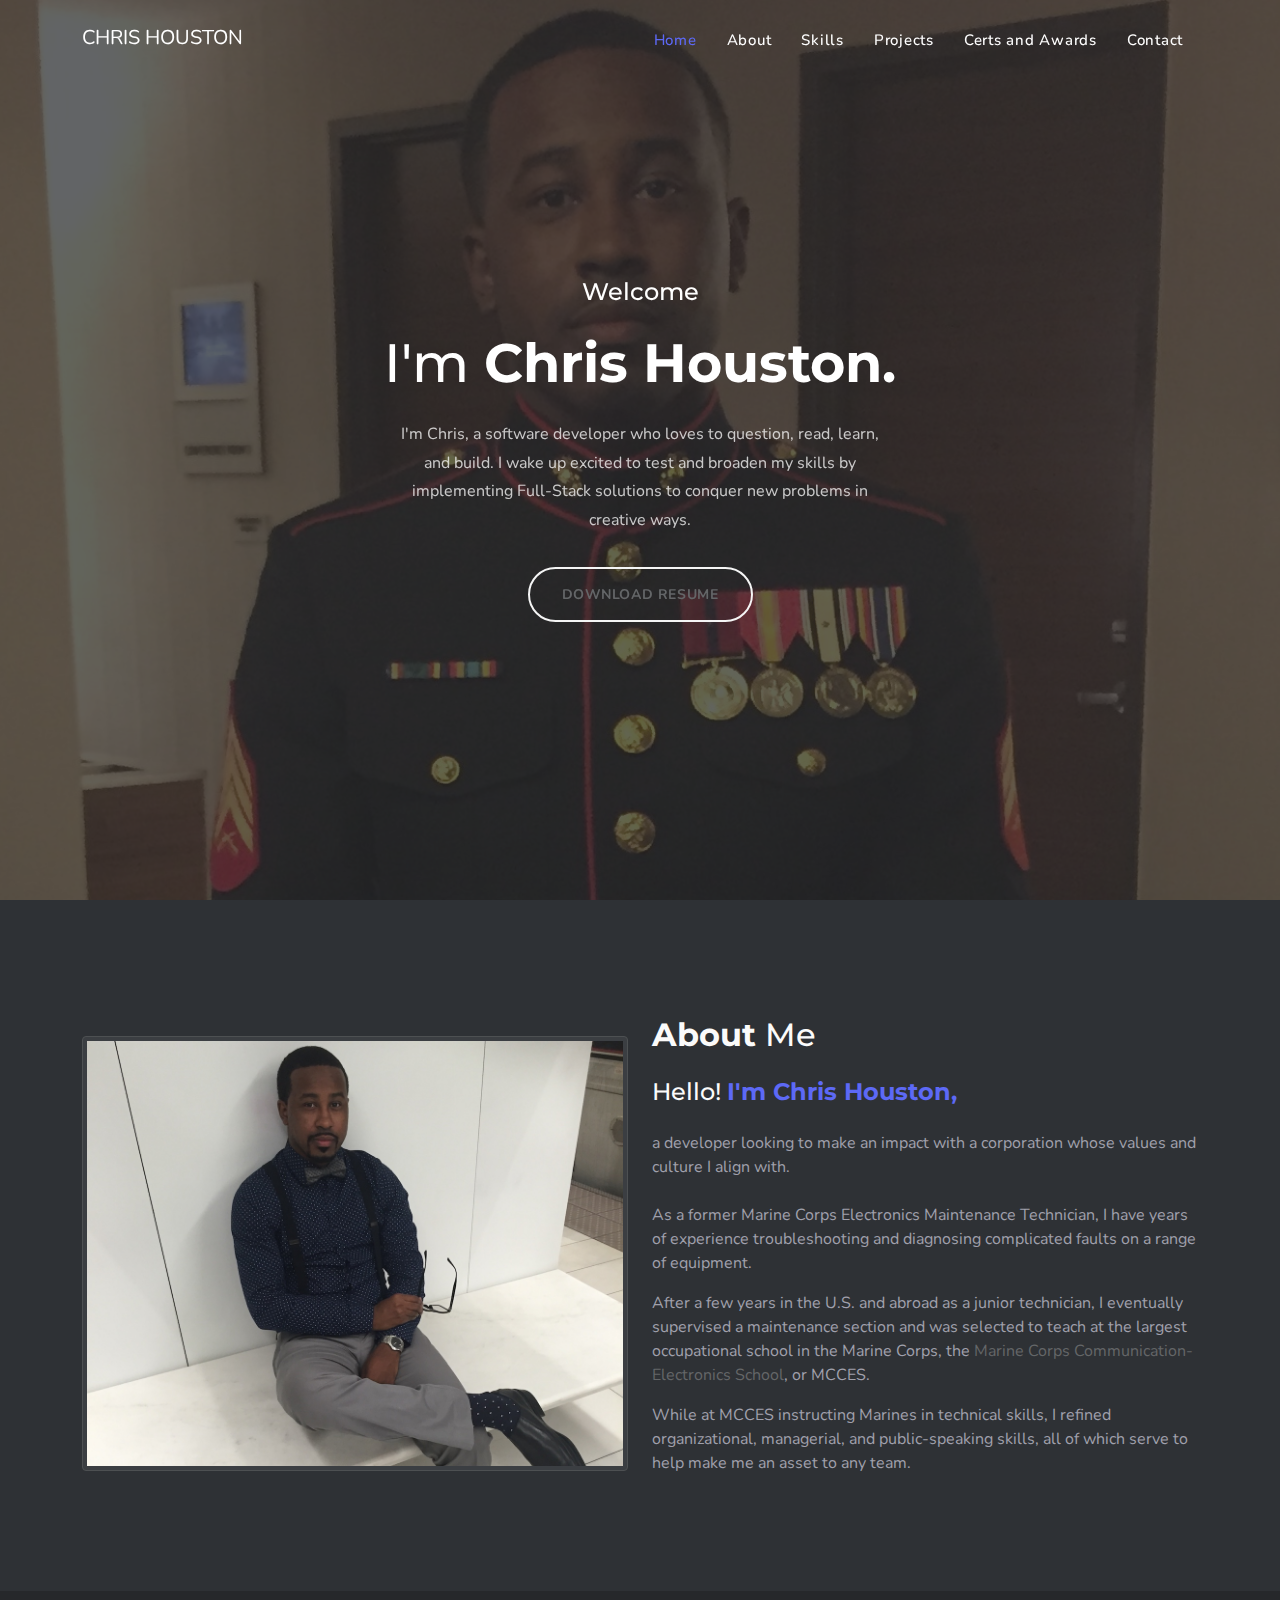
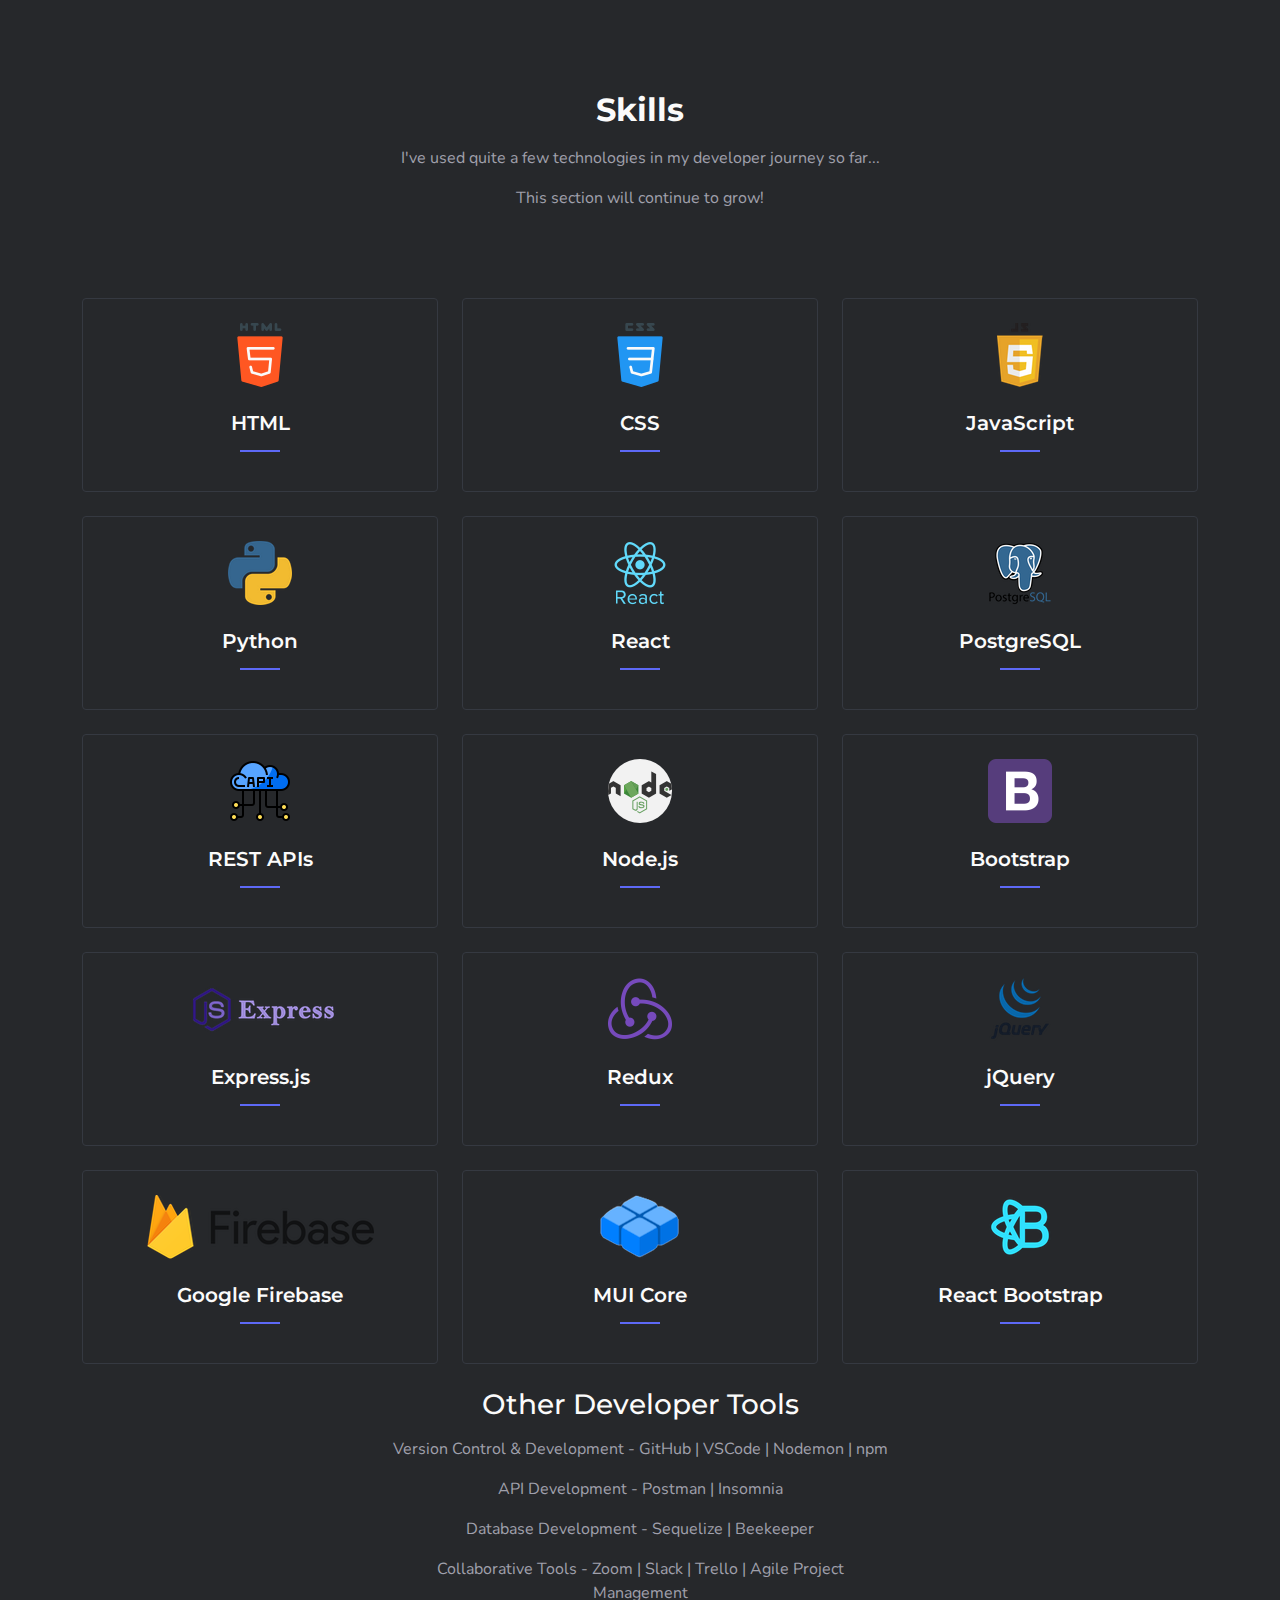
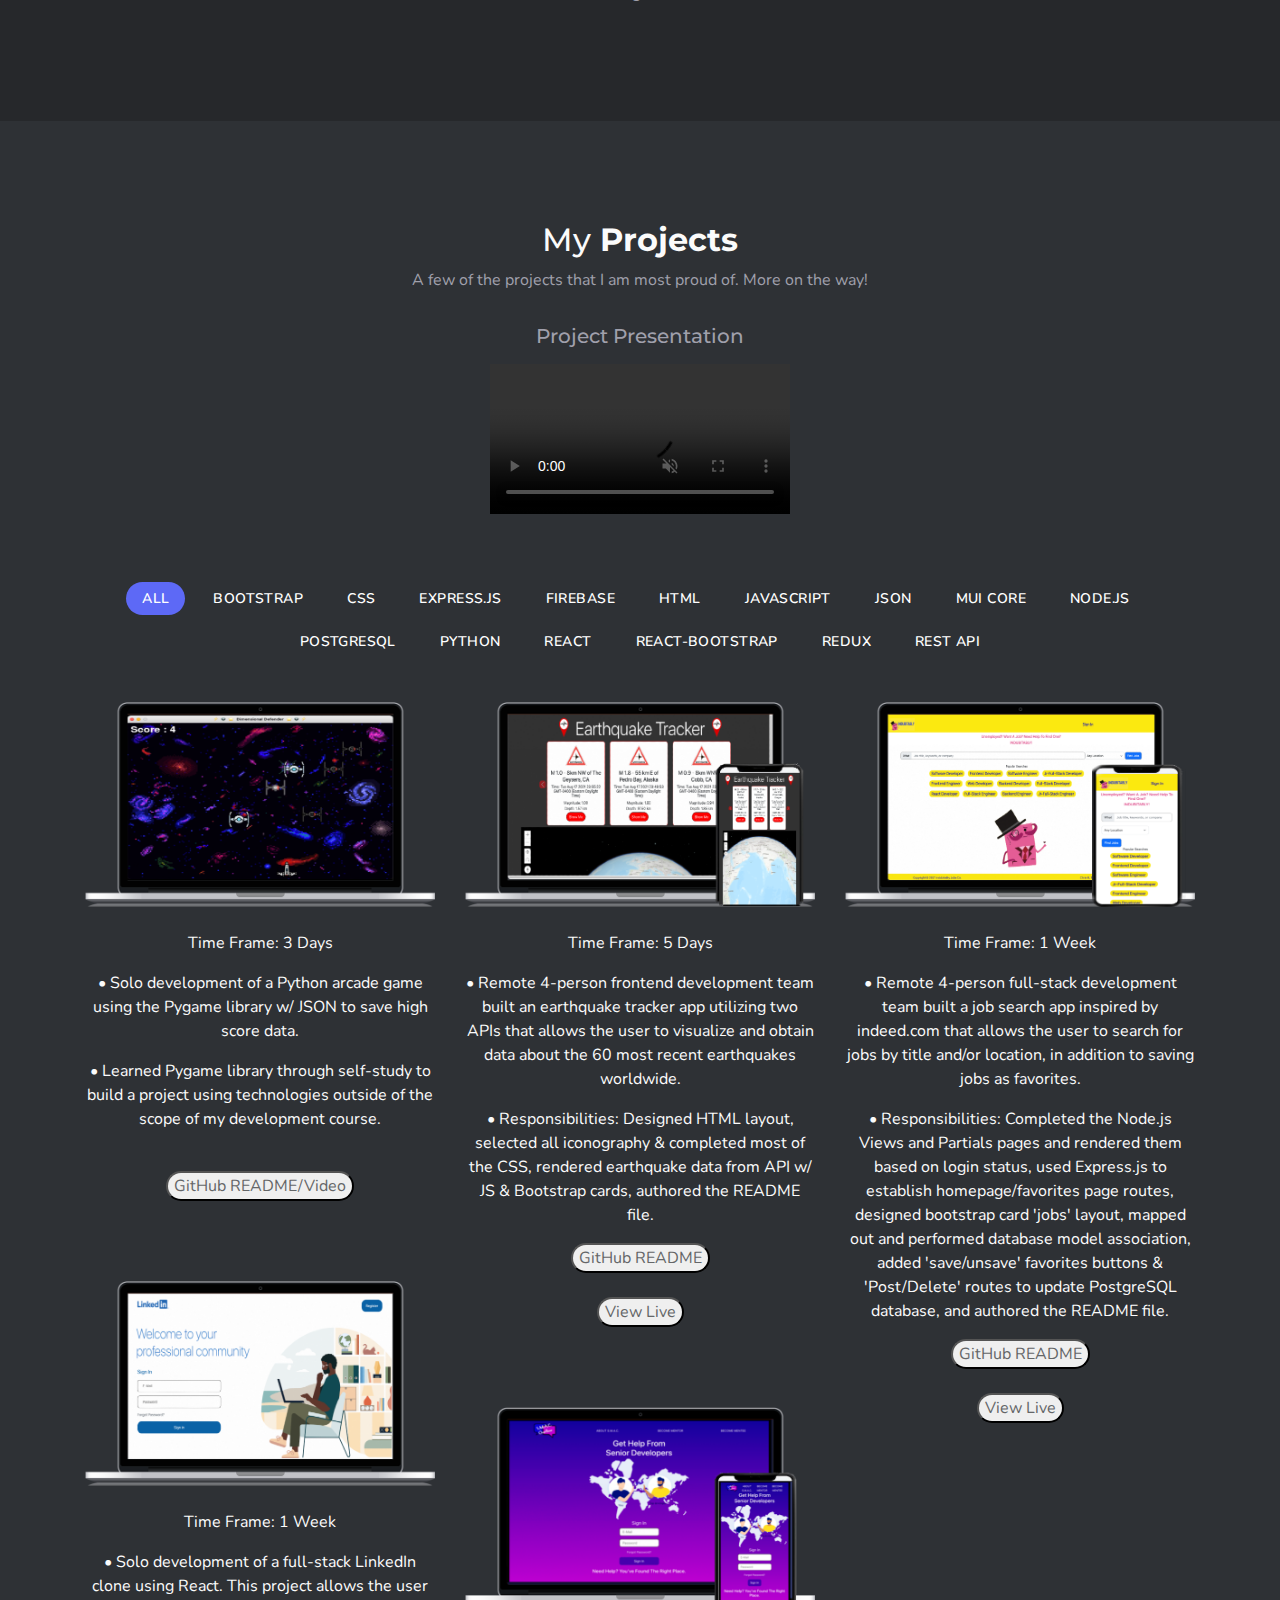
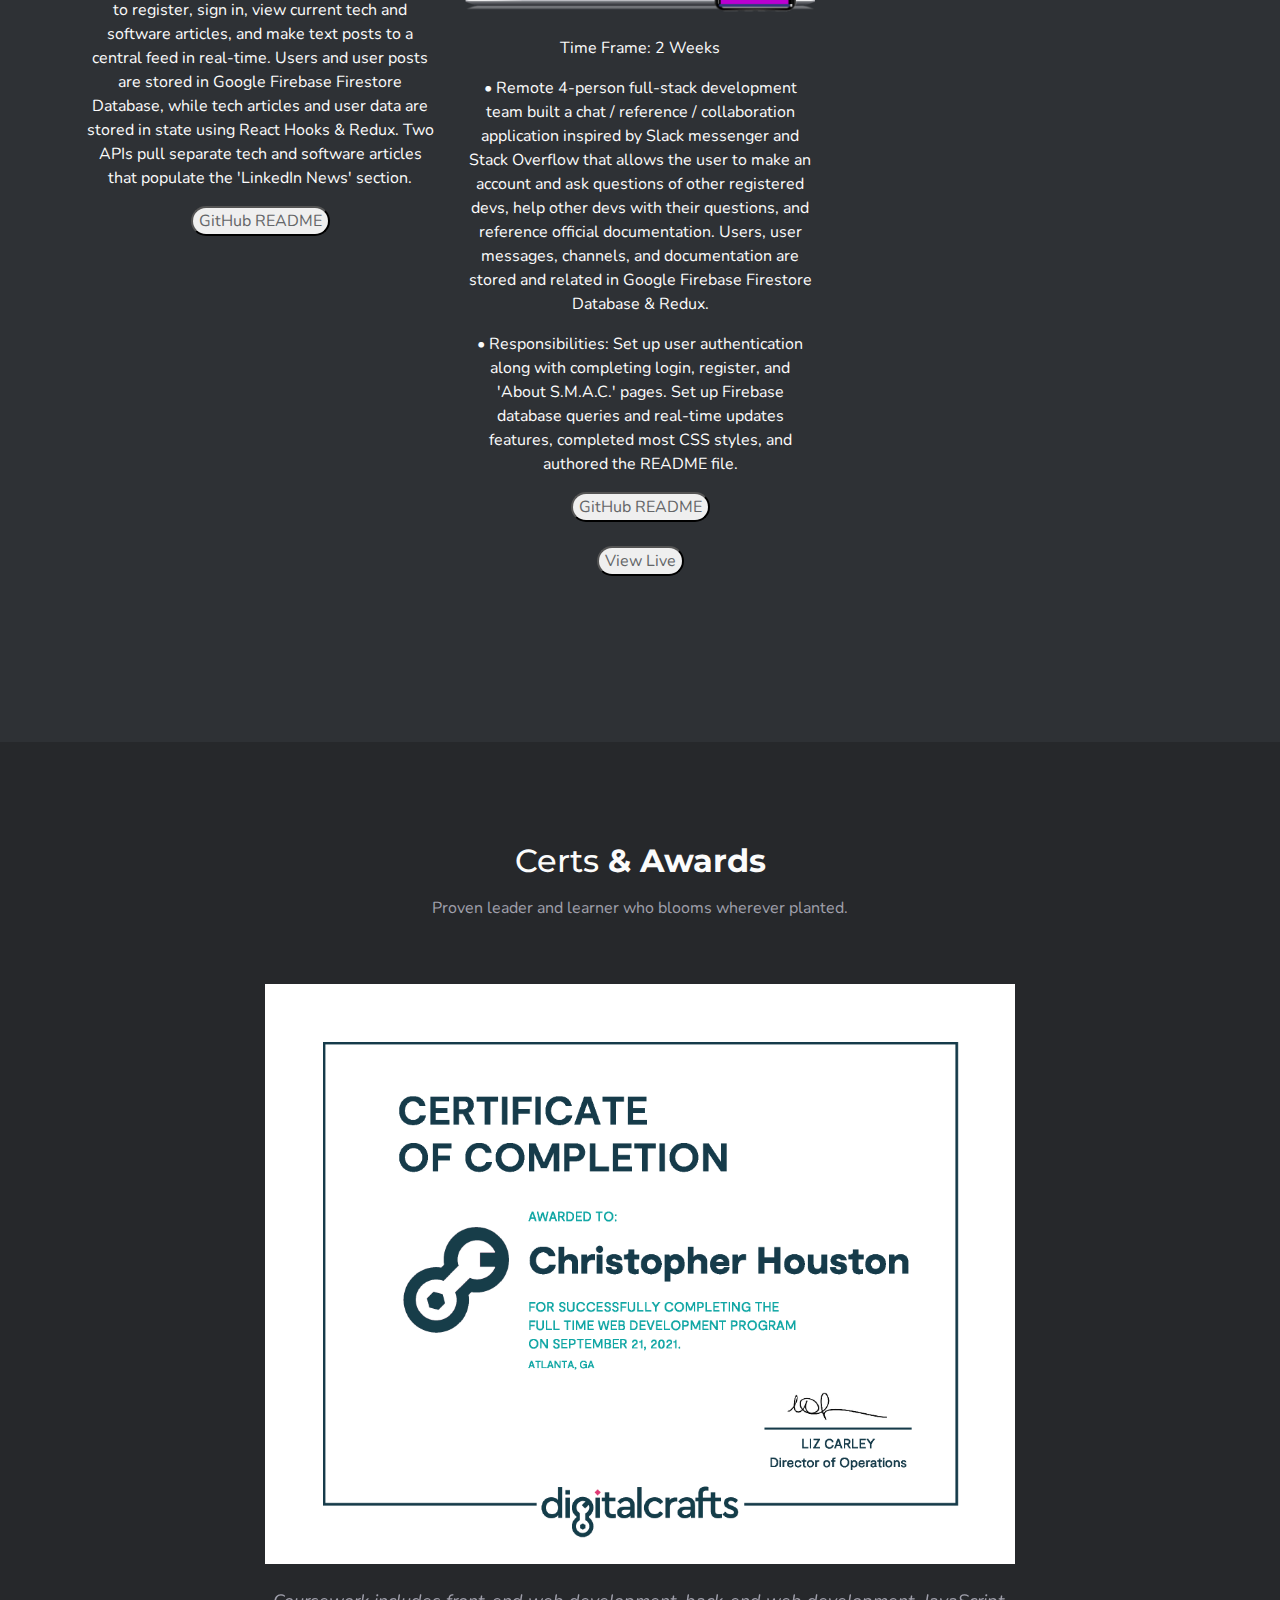
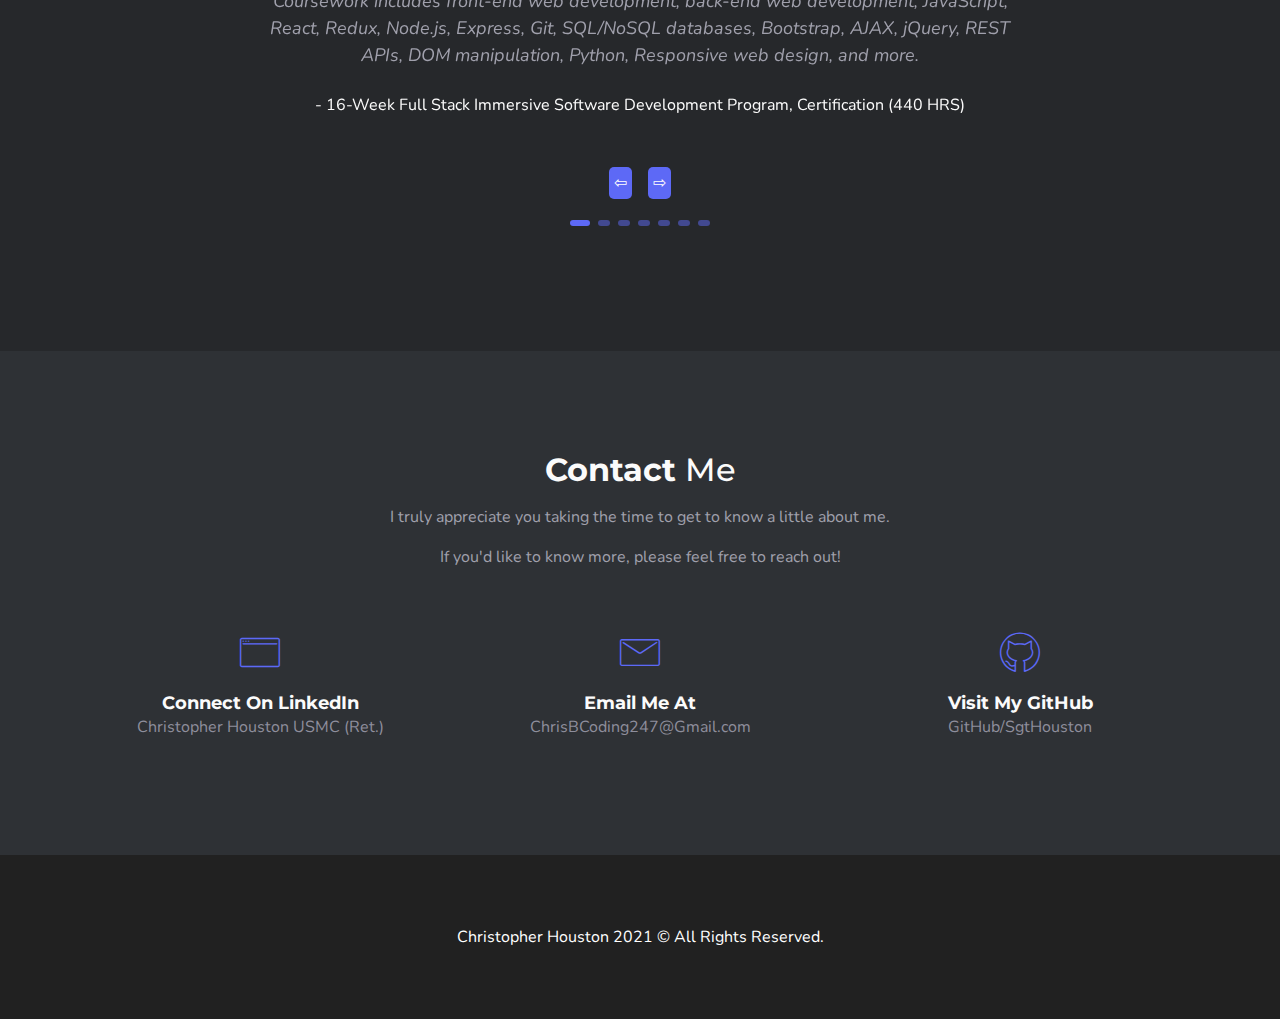
==== index.html @ 21f91d48 "adjusted video size and preload" ====
<!DOCTYPE html>
<html>

<head>
    <meta charset="UTF-8">
    <meta name="viewport" content="width=device-width, initial-scale=1">
    <title> C. Houston | Software Dev </title>
    <link rel="shortcut icon" href="images/logo.png">

    <!-- Bootstrap Css -->
    <link rel="stylesheet" type="text/css" href="css/bootstrap.min.css">

    <!-- Materialdesign icons Css -->
    <link rel="stylesheet" type="text/css" href="css/materialdesignicons.min.css">

    <!-- Owl Carousel -->
    <link rel="stylesheet" type="text/css" href="css/owl.carousel.min.css">

    <!-- Animate Css -->
    <link rel="stylesheet" type="text/css" href="css/animate.min.css">

    <!-- Magnific-popup -->
    <link rel="stylesheet" type="text/css" href="css/magnific-popup.css">

    <!-- Mobirise icons Css -->
    <link rel="stylesheet" type="text/css" href="css/mobiriseicons.css">

    <!-- Custom Style -->
    <link rel="stylesheet" type="text/css" href="css/style.css">
    <link rel="stylesheet" type="text/css" href="css/color/purple.css">
</head>

<body>

    <!-- LOADER -->
    <div id="preloader">
        <div id="status">
            <div class="spinner">Loading...</div>
        </div>
    </div>

    <!-- START NAVBAR -->
    <nav class="navbar navbar-expand-lg custom-nav navbar-light fixed-top sticky">
        <div class="container">
            <a class="navbar-brand pt-0 logo" href="#">
                Chris Houston
            </a>
            <button class="navbar-toggler" type="button" data-bs-toggle="collapse" data-bs-target="#navbarNav"
                aria-controls="navbarNav" aria-expanded="false" aria-label="Toggle navigation">
                <span class="mdi mdi-menu"></span>
            </button>
            <div class="collapse navbar-collapse" id="navbarNav">
                <ul class="navbar-nav ms-auto" id="main_nav">
                    <li class="nav-item">
                        <a class="nav-link" title="Home 🏢" href="#home">Home</a>
                    </li>
                    <li class="nav-item">
                        <a class="nav-link" title="About Me 👨🏾‍💻" href="#about">About</a>
                    </li>
                    <li class="nav-item">
                        <a class="nav-link" title="Skills & Technologies ⚙️" href="#skills">Skills</a>
                    </li>
                    <li class="nav-item">
                        <a class="nav-link" title="See My Projects 💻" href="#projects">Projects</a>
                    </li>
                    <li class="nav-item">
                        <a class="nav-link" title="See My Accomplishments 🏆" href="#certsandawards">Certs and
                            Awards</a>
                    </li>
                    <li class="nav-item">
                        <a class="nav-link" title="Reach Out 🤝" href="#contact">Contact</a>
                    </li>
                </ul>
            </div>
        </div>
    </nav>
    <!-- END NAVBAR -->


    <!-- START HOME -->
    <section class="h-100vh align-items-center d-flex" id="home">
        <div class="bg-overlay"></div>
        <div class="container z-index">
            <div class="row justify-content-center">
                <div class="col-lg-12">
                    <div class="text-center header-content mx-auto">
                        <h4 class="text-white first-title mb-4">Welcome</h4>
                        <h1 class="header-name text-white text-capitalize mb-0">I'm <span
                                class="simple-text-rotate fw-bold">Chris Houston.,A Software Developer.,A Retired United
                                States Marine.,A Fashion Designer.,A World Traveler.,A New Yorker.</span>
                        </h1>
                        <p class="text-white mx-auto header-desc mt-4">I'm Chris, a software developer who loves to
                            question, read, learn, and build. I wake up excited to test and broaden my skills by
                            implementing Full-Stack solutions to conquer new problems in creative ways.</p>
                        <div class="mt-4 pt-2">
                            <a href="images/Houston_Chris Resume 2021.pdf" class="btn btn-outline-custom btn-round"
                                title="Click To Download Resume 😃" download>Download Resume</a>
                        </div>
                    </div>
                </div>
            </div>
        </div>

        <!-- Hopping Scroll Mouse Start-->
        <!-- <div class="scroll_down">
            <a href="#about" class="scroll">
                <i class="text-white"></i>
            </a>
        </div> -->
        <!-- Hopping Scroll Mouse End -->

    </section>

    <!-- END HOME -->

    <!-- START ABOUT -->
    <section class="section" id="about">
        <div class="container">
            <div class="row align-items-center">
                <div class="col-lg-6">
                    <div class="mt-3">
                        <img src="images/ChrisNYC.JPG" alt="" class="img-fluid mx-auto d-block img-thumbnail">
                    </div>
                </div>
                <div class="col-lg-6">
                    <div class="mt-3">
                        <h2><span class="fw-bold">About</span> Me</h2>
                        <h4 class="mt-4">Hello! <span class="text-custom fw-bold">I'm Chris Houston,</span></h4>
                        <p class="text-muted mt-4">a developer looking to make an impact with a corporation
                            whose values and culture I align with.</p>
                        <p class="text-muted mt-4">As a former Marine Corps Electronics Maintenance Technician, I have
                            years of experience troubleshooting and diagnosing complicated faults on a range of
                            equipment. </p>
                        <p class="text-muted mt-2">After a few years in the U.S. and abroad as a junior technician, I
                            eventually supervised a maintenance section and was selected to teach at the largest
                            occupational school in the Marine Corps, the <a
                                href="https://www.trngcmd.marines.mil/Units/West/MCCES/">Marine Corps
                                Communication-Electronics School</a>, or MCCES.</p>
                        <p class="text-muted mt-2">While at MCCES instructing Marines in technical skills, I
                            refined organizational, managerial, and public-speaking skills, all of which serve to
                            help make me an asset to any team.</p>
                        <div>
                            <!-- <ul class="mb-0 about-social list-inline mt-4">
                                <li class="list-inline-item"><a
                                        href="https://www.linkedin.com/in/christopher-houston-usmc-ret/"
                                        title="LinkedIn"><i class="mdi mdi-linkedin"></i></a></li>
                            </ul> -->
                        </div>
                    </div>
                </div>
            </div>
        </div>
    </section>
    <!-- END ABOUT -->

    <!-- START SKILLS -->
    <section class="section bg-light" id="skills">
        <div class="container">
            <div class="row justify-content-center">
                <div class="col-lg-12">
                    <div class="text-center">
                        <h2> <span class="fw-bold">Skills</span></h2>
                        <p class="text-muted mx-auto section-subtitle mt-3">I've used quite a few technologies in my
                            developer journey so far...</p>
                        <p class="text-muted mx-auto section-subtitle mt-3">This section will continue to grow!</p>
                    </div>
                </div>
            </div>

            <!-- SKILL ROW 1 START -->
            <div class="row mt-5">
                <div class="col-lg-4 skillbox">
                    <div class="text-center services-boxes rounded p-4 mt-4" title="HTML">
                        <div class="services-boxes-icon">
                            <img src="images/html-5.png">
                        </div>
                        <div class="mt-4">
                            <h5 class="mb-0">HTML</h5>
                            <div class="services-title-border"></div>
                        </div>
                    </div>
                </div>
                <div class="col-lg-4 skillbox">
                    <div class="text-center services-boxes rounded p-4 mt-4" title="CSS">
                        <div class="services-boxes-icon">
                            <img src="images/css.png">
                        </div>
                        <div class="mt-4">
                            <h5 class="mb-0">CSS</h5>
                            <div class="services-title-border"></div>
                        </div>
                    </div>
                </div>
                <div class="col-lg-4 skillbox">
                    <div class="text-center services-boxes rounded p-4 mt-4" title="JavaScript">
                        <div class="services-boxes-icon">
                            <img src="images/javascript.png">
                        </div>
                        <div class="mt-4">
                            <h5 class="mb-0">JavaScript</h5>
                            <div class="services-title-border"></div>
                        </div>
                    </div>
                </div>
            </div>
            <!-- SKILL ROW 1 END -->

            <!-- SKILL ROW 2 START -->
            <div class="row">
                <div class="col-lg-4 skillbox">
                    <div class="text-center services-boxes rounded p-4 mt-4" title="Python">
                        <div class="services-boxes-icon">
                            <img src="images/python.png">
                        </div>
                        <div class="mt-4">
                            <h5 class="mb-0">Python</h5>
                            <div class="services-title-border"></div>
                        </div>
                    </div>
                </div>
                <div class="col-lg-4 skillbox">
                    <div class="text-center services-boxes rounded p-4 mt-4" title="React">
                        <div class="services-boxes-icon">
                            <img src="images/react.png">
                        </div>
                        <div class="mt-4">
                            <h5 class="mb-0">React</h5>
                            <div class="services-title-border"></div>
                        </div>
                    </div>
                </div>
                <div class="col-lg-4 skillbox">
                    <div class="text-center services-boxes rounded p-4 mt-4" title="PostgreSQL">
                        <div class="services-boxes-icon">
                            <img src="images/postgresql.png">
                        </div>
                        <div class="mt-4">
                            <h5 class="mb-0">PostgreSQL</h5>
                            <div class="services-title-border"></div>
                        </div>
                    </div>
                </div>
            </div>
            <!-- SKILL ROW 2 END -->

            <!-- SKILL ROW 3 START -->
            <div class="row">
                <div class="col-lg-4 skillbox">
                    <div class="text-center services-boxes rounded p-4 mt-4" title="REST APIs">
                        <div class="services-boxes-icon">
                            <img src="images/api.png">
                        </div>
                        <div class="mt-4">
                            <h5 class="mb-0">REST APIs</h5>
                            <div class="services-title-border"></div>
                        </div>
                    </div>
                </div>

                <div class="col-lg-4 skillbox">
                    <div class="text-center services-boxes rounded p-4 mt-4" title="Node.js">
                        <div class="services-boxes-icon">
                            <img src="images/nodejs.png">
                        </div>
                        <div class="mt-4">
                            <h5 class="mb-0">Node.js</h5>
                            <div class="services-title-border"></div>
                        </div>
                    </div>
                </div>
                <div class="col-lg-4 skillbox">
                    <div class="text-center services-boxes rounded p-4 mt-4" title="Bootstrap">
                        <div class="services-boxes-icon">
                            <img src="images/bootstrap.png">
                        </div>
                        <div class="mt-4">
                            <h5 class="mb-0">Bootstrap</h5>
                            <div class="services-title-border"></div>
                        </div>
                    </div>
                </div>
            </div>
            <!-- SKILL ROW 3 END -->

            <!-- SKILL ROW 4 START -->
            <div class="row">
                <div class="col-lg-4 skillbox">
                    <div class="text-center services-boxes rounded p-4 mt-4" title="Express.js">
                        <div class="services-boxes-icon">
                            <img src="images/ExpressJS.png">
                        </div>
                        <div class="mt-4">
                            <h5 class="mb-0">Express.js</h5>
                            <div class="services-title-border"></div>
                        </div>
                    </div>
                </div>

                <div class="col-lg-4 skillbox">
                    <div class="text-center services-boxes rounded p-4 mt-4" title="Redux.js">
                        <div class="services-boxes-icon">
                            <img src="images/redux.png">
                        </div>
                        <div class="mt-4">
                            <h5 class="mb-0">Redux</h5>
                            <div class="services-title-border"></div>
                        </div>
                    </div>
                </div>
                <div class="col-lg-4 skillbox">
                    <div class="text-center services-boxes rounded p-4 mt-4" title="jQuery">
                        <div class="services-boxes-icon">
                            <img src="images/jquery.png">
                        </div>
                        <div class="mt-4">
                            <h5 class="mb-0">jQuery</h5>
                            <div class="services-title-border"></div>
                        </div>
                    </div>
                </div>

            </div>
            <!-- SKILL ROW 4 END -->

            <!-- SKILL ROW 5 START -->
            <div class="row">
                <div class="col-lg-4 skillbox">
                    <div class="text-center services-boxes rounded p-4 mt-4" title="Google Firebase">
                        <div class="services-boxes-icon">
                            <img src="images/Firebase.png">
                        </div>
                        <div class="mt-4">
                            <h5 class="mb-0">Google Firebase</h5>
                            <div class="services-title-border"></div>
                        </div>
                    </div>
                </div>

                <div class="col-lg-4 skillbox">
                    <div class="text-center services-boxes rounded p-4 mt-4" title="MUI Core">
                        <div class="services-boxes-icon">
                            <img src="images/MUICore.png">
                        </div>
                        <div class="mt-4">
                            <h5 class="mb-0">MUI Core</h5>
                            <div class="services-title-border"></div>
                        </div>
                    </div>
                </div>
                <div class="col-lg-4 skillbox">
                    <div class="text-center services-boxes rounded p-4 mt-4" title="React Bootstrap">
                        <div class="services-boxes-icon">
                            <img src="images/ReactBootstrap.png">
                        </div>
                        <div class="mt-4">
                            <h5 class="mb-0">React Bootstrap</h5>
                            <div class="services-title-border"></div>
                        </div>
                    </div>
                </div>

            </div>
            <br />


            <h3 class="text-center">Other Developer Tools</h3>
            <p class=" text-muted mx-auto section-subtitle mt-3 text-center">Version Control & Development - GitHub |
                VSCode | Nodemon | npm </p>
            <p class="text-muted mx-auto section-subtitle mt-3 text-center">API Development - Postman | Insomnia </p>
            <p class="text-muted mx-auto section-subtitle mt-3 text-center">Database Development - Sequelize | Beekeeper
            </p>
            <p class="text-muted mx-auto section-subtitle mt-3 text-center">Collaborative Tools - Zoom | Slack | Trello
                | Agile Project Management </p>
        </div>
    </section>
    <!-- END SKILLS -->

    <!-- START PROJECTS -->
    <section class="section text-center" id="projects">
        <div class="container">
            <div class="row justify-content-center">
                <div class="col-lg-12">
                    <div class="text-center">
                        <h2>My <span class="fw-bold">Projects</span></h2>
                        <p class="text-muted mx-auto section-subtitle mt-2">A few of the projects that I am most proud
                            of. More on the way!</p>
                    </div>
                </div>
            </div>

            <div>
                <center>
                    <h5 class="text-muted mt-3"> Project Presentation </h5>
                    <video class="project-video text-center my-2" muted controls preload="auto">
                        <source src="./Video/SMAC-Overflow.mp4" type="video/mp4">
                        Your browser does not support the video tag.
                    </video>
                </center>
            </div>

            <!-- PROJECTS FILTER -->
            <div class="row mt-5 ">
                <ul class="col list-unstyled list-inline mb-0 text-uppercase work_menu" id="menu-filter">
                    <li class="list-inline-item"><a class="active" data-filter="*">All</a></li>
                    <li class="list-inline-item"><a class="" data-filter=".bootstrap">Bootstrap</a></li>
                    <li class="list-inline-item"><a class="" data-filter=".css">CSS</a></li>
                    <li class="list-inline-item"><a class="" data-filter=".express">Express.js</a></li>
                    <li class="list-inline-item"><a class="" data-filter=".firebase">Firebase</a></li>
                    <li class="list-inline-item"><a class="" data-filter=".html">HTML</a></li>
                    <li class="list-inline-item"><a class="" data-filter=".javascript">JavaScript</a></li>
                    <li class="list-inline-item"><a class="" data-filter=".json">JSON</a></li>
                    <li class="list-inline-item"><a class="" data-filter=".material">MUI Core</a></li>
                    <li class="list-inline-item"><a class="" data-filter=".nodejs">Node.js</a></li>
                    <li class="list-inline-item"><a class="" data-filter=".postgresql">PostgreSQL</a></li>
                    <li class="list-inline-item"><a class="" data-filter=".python">Python</a></li>
                    <li class="list-inline-item"><a class="" data-filter=".react">React</a></li>
                    <li class="list-inline-item"><a class="" data-filter=".react-bootstrap">React-Bootstrap</a></li>
                    <li class="list-inline-item"><a class="" data-filter=".redux">Redux</a></li>
                    <li class="list-inline-item"><a class="" data-filter=".api">REST API</a></li>

                </ul>
            </div>
        </div>
        <div class="container">
            <div class="row mt-4 work-filter">

                <!-- Project 1 -->
                <div class="col-lg-4 work_item python json">
                    <a href="images/works/DimensionalDefender.png" class="img-zoom">
                        <div class="work_box">
                            <div class="work_img">
                                <img src="images/works/DimensionalDefender.png"
                                    class="img-fluid mx-auto d-block rounded" alt="work-img">
                            </div>
                            <div class="work_detail">
                                <p class="mb-2">Dimensional Defender</p>
                                <h4 class="mb-0">Arcade-Style Space Shooter Game</h4>
                            </div>
                        </div>
                    </a>
                    <br />
                    <p>Time Frame: 3 Days </p>
                    <p>
                        • Solo development of a Python arcade game using the Pygame library w/ JSON to save high score
                        data.
                    </p>
                    <p>
                        • Learned Pygame library through self-study to build a project using technologies outside of the
                        scope of my development course.
                    </p>

                    <br />
                    <button><a href="https://github.com/SgtHouston/Dimensional-Defender/blob/main/Readme.md"
                            title="View Readme & Video">GitHub README/Video</a></button>

                </div>

                <!-- Project 2 -->
                <div class="col-lg-4 work_item WORK html css javascript bootstrap api json">
                    <a href="images/works/EQTracker.png" class="img-zoom">
                        <div class="work_box">
                            <div class="work_img">
                                <img src="images/works/EQTracker.png" class="img-fluid mx-auto d-block rounded"
                                    alt="work-img">
                            </div>
                            <div class="work_detail">
                                <p class="mb-2">Earthquake Tracker </p>
                                <h4 class="mb-0">Global Seismic Activity Tracking Application</h4>
                            </div>
                        </div>
                    </a>
                    <br />
                    <p>Time Frame: 5 Days </p>
                    <p>• Remote 4-person frontend development team built an earthquake tracker app utilizing two APIs
                        that
                        allows the user to visualize and obtain data about the 60 most recent earthquakes worldwide.</p>
                    <p>• Responsibilities: Designed HTML layout, selected all iconography & completed most of the CSS,
                        rendered earthquake data from API w/ JS & Bootstrap cards, authored the README file.</p>
                    <button><a href="https://github.com/rrr5458/earthquake" title="View Readme">GitHub
                            README</a></button>
                    <br />
                    <br />
                    <button><a href="https://earthquake-tracker.netlify.app" title="View EQ Tracker">View
                            Live</a></button>
                </div>

                <!-- Project 3 -->
                <div class="col-lg-4 work_item html css javascript nodejs postgresql bootstrap json express">
                    <a href="images/works/Indubitably.png" class="img-zoom">
                        <div class="work_box">
                            <div class="work_img">
                                <img src="images/works/Indubitably.png" class="img-fluid mx-auto d-block rounded"
                                    alt="work-img">
                            </div>
                            <div class="work_detail">
                                <p class="mb-2">Indubitably</p>
                                <h4 class="mb-0">Job Search Application</h4>
                            </div>
                        </div>
                    </a>
                    <br />
                    <p>Time Frame: 1 Week </p>
                    <p>• Remote 4-person full-stack development team built a job search app inspired by
                        indeed.com that allows the user to search for jobs by title and/or location, in addition to
                        saving jobs as favorites.</p>
                    <p>• Responsibilities: Completed the Node.js Views and Partials pages and rendered them based on
                        login status,
                        used Express.js to establish homepage/favorites page routes, designed bootstrap card 'jobs'
                        layout,
                        mapped out and performed database model association, added 'save/unsave' favorites buttons &
                        'Post/Delete' routes to update PostgreSQL database, and authored the README file. </p>
                    <button><a href="https://github.com/SgtHouston/Indubitably/blob/main/README.md"
                            title="View Readme">GitHub README</a></button>
                    <br />
                    <br />
                    <button><a href="https://Indubitably.app" title="View Indubitably">View Live </a></button>
                </div>


                <!-- Project 4 -->
                <div
                    class="col-lg-4 work_item html css javascript bootstrap react-bootstrap api json react redux material firebase">
                    <a href="images/works/LinkedIn.png" class="img-zoom">
                        <div class="work_box">
                            <div class="work_img">
                                <img src="images/works/LinkedIn.png" class="img-fluid mx-auto d-block rounded"
                                    alt="work-img">
                            </div>
                            <div class="work_detail">
                                <p class="mb-2">LinkedIn </p>
                                <h4 class="mb-0">Desktop Website Mockup</h4>
                            </div>
                        </div>
                    </a>
                    <br />
                    <p>Time Frame: 1 Week </p>
                    <p>• Solo development of a full-stack LinkedIn clone using React. This project allows the user to
                        register, sign in, view current tech and software articles, and make text posts to a central
                        feed in real-time. Users and user posts are stored in Google Firebase Firestore Database, while
                        tech articles and user data are stored in state using React Hooks & Redux. Two APIs pull
                        separate tech and software articles that populate the 'LinkedIn News' section.</p>

                    <button><a href="https://github.com/SgtHouston/LinkedInClone/blob/main/README.md "
                            title="View Readme">GitHub README</a></button>
                </div>

                <!-- Project 5 -->
                <div
                    class="col-lg-4 work_item react redux firebase material html css javascript react-bootstrap bootstrap json ">
                    <a href="images/works/SMAC-Overflow.png" class="img-zoom">
                        <div class="work_box">
                            <div class="work_img">
                                <img src="images/works/SMAC-Overflow.png" class="img-fluid mx-auto d-block rounded"
                                    alt="work-img">
                            </div>
                            <div class="work_detail">
                                <p class="mb-2">S.M.A.C. Overflow</p>
                                <h4 class="mb-0">Software Developer Chat/Reference/Collaboration Application</h4>
                            </div>
                        </div>
                    </a>
                    <br />
                    <p>Time Frame: 2 Weeks </p>
                    <p>• Remote 4-person full-stack development team built a chat / reference / collaboration
                        application inspired by
                        Slack messenger and Stack Overflow that allows the user to make an account and ask questions of
                        other registered devs, help other devs with their questions, and reference official
                        documentation. Users, user messages, channels, and documentation are stored and related in
                        Google Firebase Firestore Database & Redux. </p>
                    <p>• Responsibilities: Set up user authentication along with completing login, register, and 'About
                        S.M.A.C.' pages. Set up Firebase database queries and real-time updates features, completed most
                        CSS styles, and authored the README file. </p>
                    <button><a href="https://github.com/marrerap/DC-capstone-project/blob/main/README.md"
                            title="View Readme">GitHub README</a></button>
                    <br />
                    <br />
                    <button><a href="https://smac-overflow.netlify.app/" title="View S.M.A.C. Overflow">View Live
                        </a></button>
                </div>

            </div>
        </div>
    </section>
    <!-- END WORK -->

    <!-- START CERTS AND AWARDS -->
    <!-- Chronological Order -->
    <section class="section bg-light" id="certsandawards">
        <div class="container">
            <div class="row justify-content-center">
                <div class="col-lg-12">
                    <div class="text-center">
                        <h2>Certs <span class="fw-bold">& Awards</span></h2>
                        <p class="text-muted mx-auto section-subtitle mt-3">Proven leader and learner who blooms
                            wherever planted.</p>
                    </div>
                </div>
            </div>
            <div class="row mt-4 pt-4">
                <div class="col-lg-12">
                    <div id="owl-demo" class="owl-carousel">


                        <!-- CERT 1 -->
                        <div class="text-center testi_boxes mx-auto">
                            <div class="tam_testi_icon text-custom">
                                <img src="images/Houston_C_DCImmersive.png">
                            </div>
                            <div class="mt-2">
                                <p class="client_review fst-italic mt-4 text-center text-muted"> Coursework includes
                                    front-end web development, back-end web development, JavaScript, React, Redux,
                                    Node.js, Express, Git, SQL/NoSQL databases, Bootstrap, AJAX, jQuery, REST APIs, DOM
                                    manipulation, Python, Responsive web design, and more. </p>
                                <p class="client_name text-center mb-0 mt-4">- 16-Week Full Stack Immersive Software
                                    Development Program,
                                    <span class="fw-bold"></span>Certification (440 HRS)
                                </p>
                            </div>
                        </div>


                        <!-- CERT 2 -->
                        <div class="text-center testi_boxes mx-auto">
                            <div class="tam_testi_icon text-custom">
                                <img src="images/EMTC.jpg">
                            </div>
                            <div class="mt-2">
                                <p class="client_review fst-italic mt-4 text-center text-muted">"Topics include AM/FM
                                    concepts, telephony, microprocessor theory and peripherals, communications security,
                                    circuit analysis, communications troubleshooting, the 'UNIX' system, and
                                    communications environmental considerations."</p>
                                <p class="client_name text-center mb-0 mt-4">- Electronic Maintenance Technician Course,
                                    <span class="fw-bold"></span>Certification (680 HRS)
                                </p>
                            </div>
                        </div>

                        <!-- CERT 3 -->
                        <div class="text-center testi_boxes mx-auto">
                            <div class="tam_testi_icon text-custom">
                                <img src="images/AEC.jpg">
                            </div>
                            <div class="mt-2">
                                <p class="client_review fst-italic mt-4 text-center text-muted">"Topics include DC and
                                    AC fundamentals, semiconductors, transistor circuits, power amplifiers, power
                                    supplies, digital concepts, operational amplifiers, troubleshooting, and
                                    pre-calculus mathematics."</p>
                                <p class="client_name text-center mb-0 mt-4">- Advanced Electronics Course, <span
                                        class="fw-bold"></span>Certification (419 HRS)</p>
                            </div>
                        </div>

                        <!-- CERT 4 -->
                        <div class="text-center testi_boxes mx-auto">
                            <div class="tam_testi_icon text-custom">
                                <img src="images/Instructor.jpg">
                            </div>
                            <div class="mt-2">
                                <p class="client_review fst-italic mt-4 text-center text-muted">"Topics include
                                    curriculum development, formal presentation and delivery of instruction, and the
                                    conduct of after-lesson management."</p>
                                <p class="client_name text-center mb-0 mt-4">- Formal School Instructor Course, <span
                                        class="fw-bold"></span>Certification (112 HRS)</p>
                            </div>
                        </div>

                        <!-- CERT 5 -->
                        <div class="text-center testi_boxes mx-auto">
                            <div class="tam_testi_icon text-custom">
                                <img src="images/CertCommMCCES.jpg">
                            </div>
                            <div class="mt-2">
                                <p class="client_review fst-italic mt-4 text-center text-muted">At MCCES, I served as
                                    the Platoon Sergeant (Manager) for the largest individual section in the Marine
                                    Corps, the MCCES Student Reception Center.</p>
                                <p class="client_name text-center mb-0 mt-4">- Certificate of Commendation, <span
                                        class="fw-bold"></span>Individual Award</p>
                            </div>
                        </div>

                        <!-- CERT 6 -->
                        <div class="text-center testi_boxes mx-auto">
                            <div class="tam_testi_icon text-custom">
                                <img src="images/CertCommIraq.jpg">
                            </div>
                            <div class="mt-2">
                                <p class="client_review fst-italic mt-4 text-center text-muted">While serving in
                                    Operation Iraqi Freedom, I performed an outsized percentage of my maintenance
                                    section's modifications and repairs to mission critical communications assets. In
                                    addition, I aided in the repair of four essential Explosive Ordnance Detectors that
                                    were outside the scope of my responsibilty and expertise. </p>
                                <p class="client_name text-center mb-0 mt-4">- Certificate of Commendation, <span
                                        class="fw-bold"></span>Individual Award</p>
                            </div>
                        </div>

                        <!-- CERT 7 -->
                        <div class="text-center testi_boxes mx-auto">
                            <div class="tam_testi_icon text-custom">
                                <img height="500" width="1600" src="images/Awards.png">
                            </div>
                            <div class="mt-2">
                                <p class="client_review fst-italic mt-4 text-center text-muted">Military Service Awards</p>
                                <p class="client_name text-center mb-0 mt-4">United States Marine Corps <span
                                        class="fw-bold"></span>- Awards and Honors</p>
                            </div>
                        </div>

                        <!-- END CERT CAROUSEL  -->

                        <!-- Carousel Previous Slide Button -->

                    </div>
                </div>
            </div>
        </div>


    </section>
    <!-- END CERTS AND AWARDS -->




    <!-- START CONTACT -->
    <section class="section" id="contact">
        <div class="container">
            <div class="row justify-content-center">
                <div class="col-lg-12">
                    <div class="text-center">
                        <h2><span class="fw-bold">Contact</span> Me</h2>
                        <p class="text-muted mx-auto section-subtitle mt-3">I truly appreciate you taking the time to
                            get to know a little about me. </p>
                        <p class="text-muted mx-auto section-subtitle mt-3">If you'd like to know more, please feel free
                            to reach out!</p>
                    </div>
                </div>
            </div>
            <div class="row mt-5">
                <div class="col-lg-4">
                    <div class="text-center">
                        <div>
                            <i class="mbri-browse text-custom h1"></i>
                        </div>
                        <div class="mt-3">
                            <h5 class="mb-0 contact_detail-title fw-bold">Connect On LinkedIn</h5>
                            <!-- <p class="text-muted"><a class="contactlink" title="LinkedIn"
                                    href="https://www.linkedin.com/christopher-houston-usmc-ret/">LinkedIn/Chris
                                    Houston</a></p> -->
                        </div>
                        <p class="badge-base LI-profile-badge text-muted" data-locale="en_US" data-size="medium"
                            data-theme="" data-type="VERTICAL" data-vanity="christopher-houston-usmc-ret"
                            data-version="v1"><a class="badge-base__link LI-simple-link contactlink"
                                href="https://www.linkedin.com/in/christopher-houston-usmc-ret?trk=profile-badge">Christopher
                                Houston USMC (Ret.)</a></p>
                    </div>
                </div>
                <div class="col-lg-4">
                    <div class="text-center">
                        <div>
                            <i class="mbri-letter text-custom h1"></i>
                        </div>
                        <div class="mt-3">
                            <h5 class="mb-0 contact_detail-title fw-bold">Email Me At</h5>
                            <p class="text-muted"><a class="contactlink" title="E-Mail Me"
                                    href="mailto: ChrisBCoding247@gmail.com">ChrisBCoding247@Gmail.com</a></p>
                        </div>
                    </div>
                </div>
                <div class="col-lg-4">
                    <div class="text-center">
                        <div>
                            <i class="mbri-github text-custom h1"></i>
                        </div>
                        <div class="mt-3">
                            <h5 class="mb-0 contact_detail-title fw-bold">Visit My GitHub</h5>
                            <p class="text-muted"><a class="contactlink" title="Check Out My Github"
                                    href="https://github.com/SgtHouston/">GitHub/SgtHouston</a></p>
                        </div>
                    </div>
                </div>
            </div>

            <!-- <div class="row mt-5">
                <div class="col-lg-12">
                    <div class="form-chris contact_form">
                        <div id="message"></div> -->
            <!-- Form Start -->
            <!-- <form method="post" action="https://formspree.io/f/xdoypvop" name="contact-form"
                            id="working_form" onsubmit="setTimeout(() =>  window.location.reload(), 2000)"
                            >
                            <div class="row">
                                <div class="col-lg-6">
                                    <div class="form-group mt-2">
                                        <input name="name" id="name" type="text" class="form-control"
                                            placeholder="Your name..." required="">
                                    </div>
                                </div>
                                <div class="col-lg-6">
                                    <div class="form-group mt-2">
                                        <input name="email" id="email" type="email" class="form-control"
                                            placeholder="Your email..." required="">
                                    </div>
                                </div>
                            </div>
                            <div class="row">
                                <div class="form-group mt-2">
                                    <input name="subject" type="text" class="form-control" id="subject"
                                        placeholder="Your subject.." required="" />
                                </div>
                            </div>
                            <div class="row">
                                <div class="col-lg-12">
                                    <div class="form-group mt-2">
                                        <textarea name="comments" id="comments" rows="4" class="form-control"
                                            placeholder="Your message..." required=""></textarea>
                                    </div>
                                </div>
                            </div>
                            <div class="row">
                                <div class="col-lg-12 text-center mt-2">
                                    <input type="submit" id="submit" name="send"
                                        class="submitBnt btn btn-custom text-uppercase" value="Send Message">
                                    <div id="simple-msg"></div>
                                </div>
                            </div>
                        </form>
                        <!-- Form End -->

        </div>
        </div>
        </div>
        </div>
    </section>
    <!-- END CONTACT -->

    <!--START FOOTER-->
    <footer class="footer bg-light text-white text-center">
        Christopher Houston 2021 &copy; All Rights Reserved.
    </footer>
    <!--END FOOTER-->

    <!-- Back To Top -->
    <a href="#" class="back_top" title="Back To Top"> <i class="mdi mdi-chevron-up"> </i> </a>


    <!--All Javascript -->
    <script src="js/bootstrap.bundle.min.js"></script>
    <script src="js/jquery.min.js"></script>

    <!-- Text Rotate -->
    <script src="js/jquery.simple-text-rotator.js"></script>

    <!-- Owl Carousel -->
    <script src="js/owl.carousel.min.js"></script>

    <!-- Backslide Js -->
    <script src="js/jquery.backstretch.min.js"></script>


    <!-- Contact Js -->
    <script src="js/contact.js"></script>

    <!-- Work Filter -->
    <script src="js/isotope.js"></script>

    <!-- Magnific Popup Js -->
    <script src="js/jquery.magnific-popup.min.js"></script>

    <!-- LinkedIn Badge -->
    <script src="https://platform.linkedin.com/badges/js/profile.js" async defer type="text/javascript"></script>


    <!-- Custom Js -->
    <script src="js/custom.js"></script>
    <script>
        $(".simple-text-rotate").textrotator({
            animation: "fade",
            speed: 2000
        });
        $.backstretch([
            "images/DressBlues.jpg"
            , "images/SandyChris.jpg"
            , "images/ChrisTank.JPG"
            , "images/Formation.jpg"
            , "images/ChrisM203.JPG"
        ], { duration: 3000, fade: 500 });

    </script>
</body>

</html>
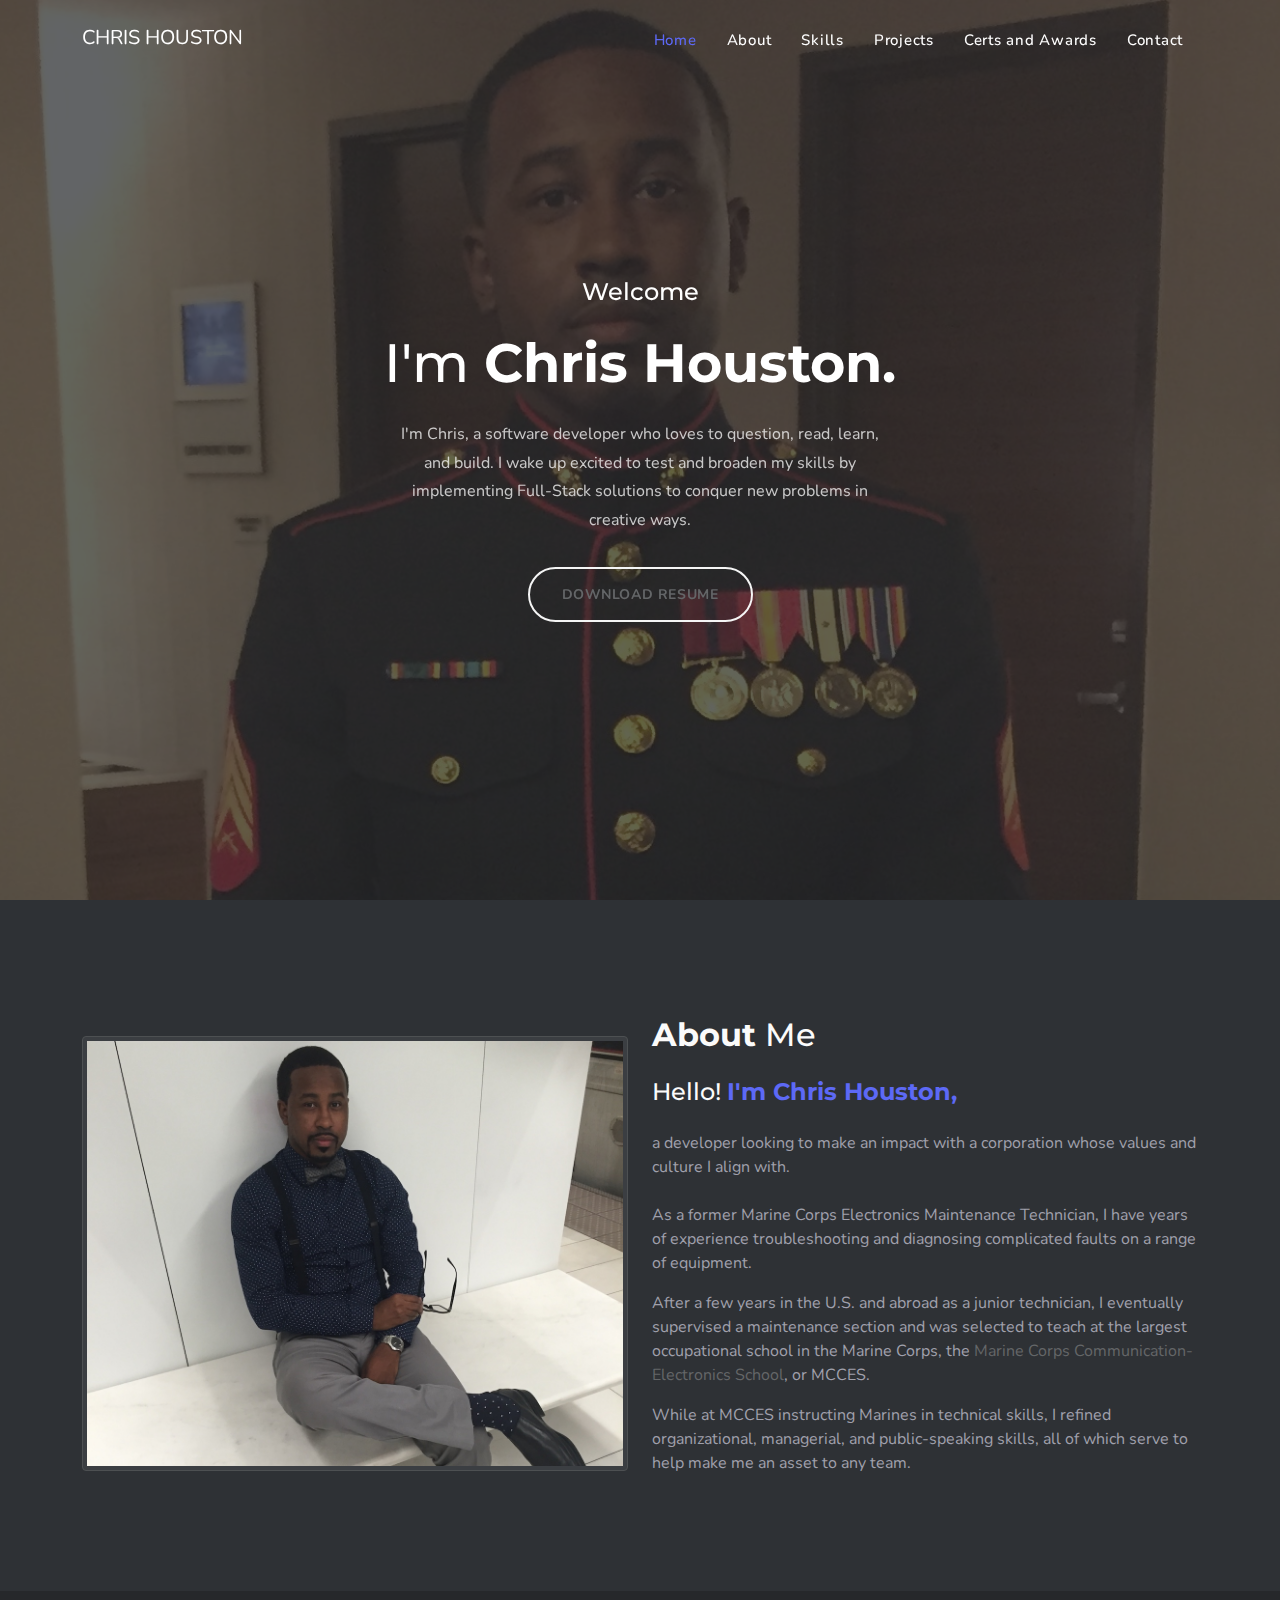
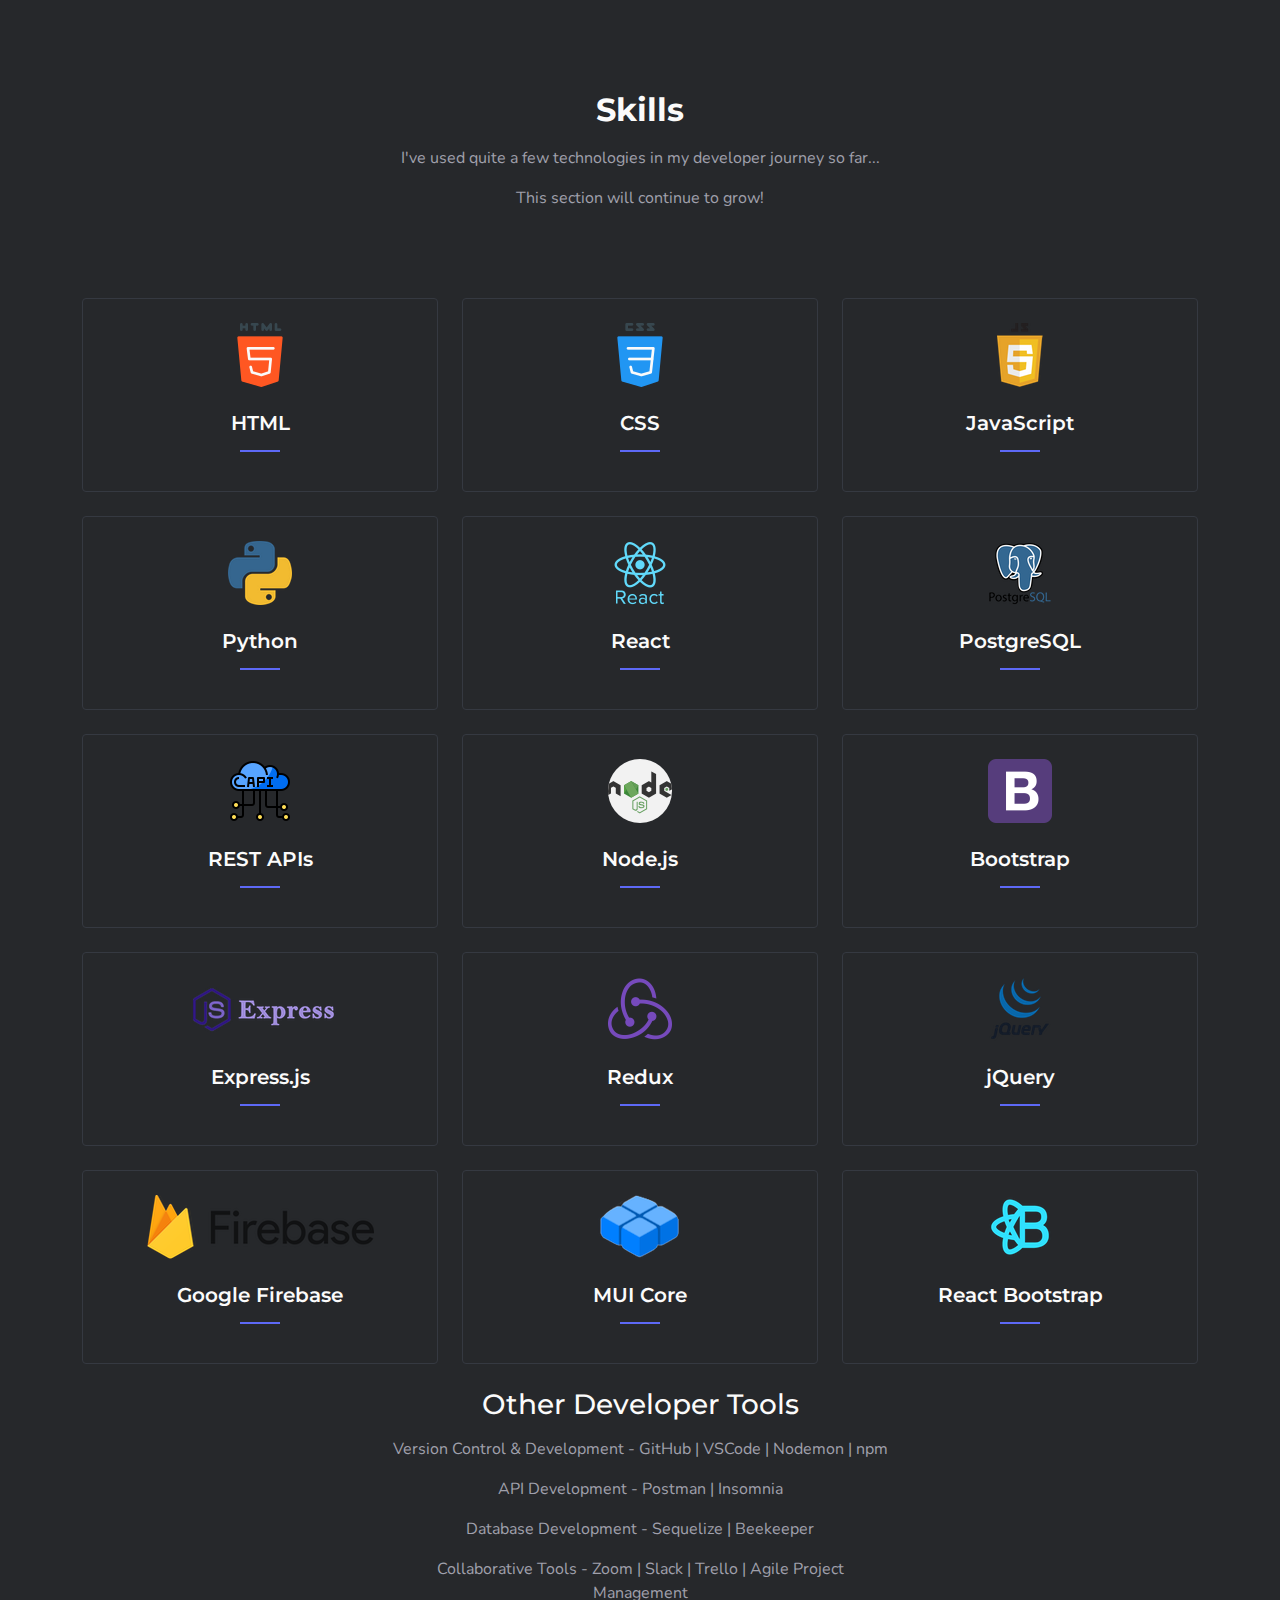
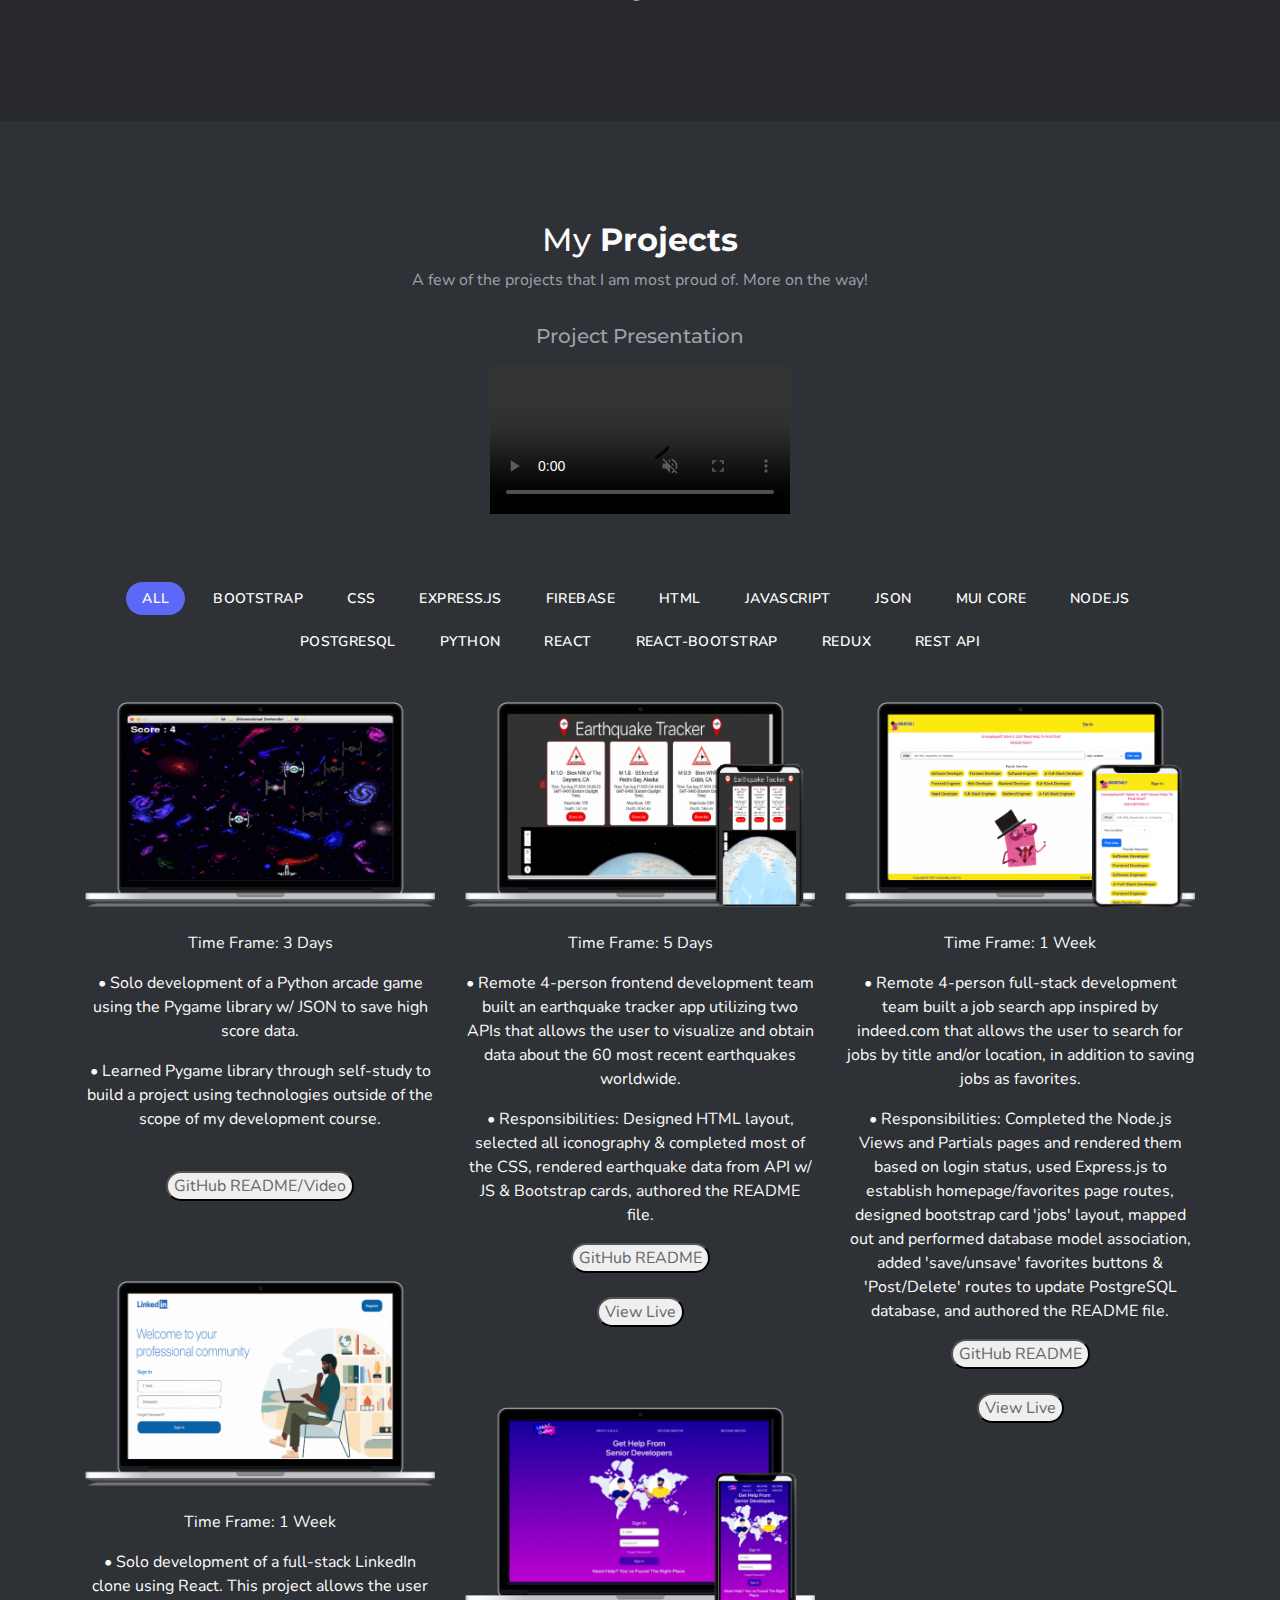
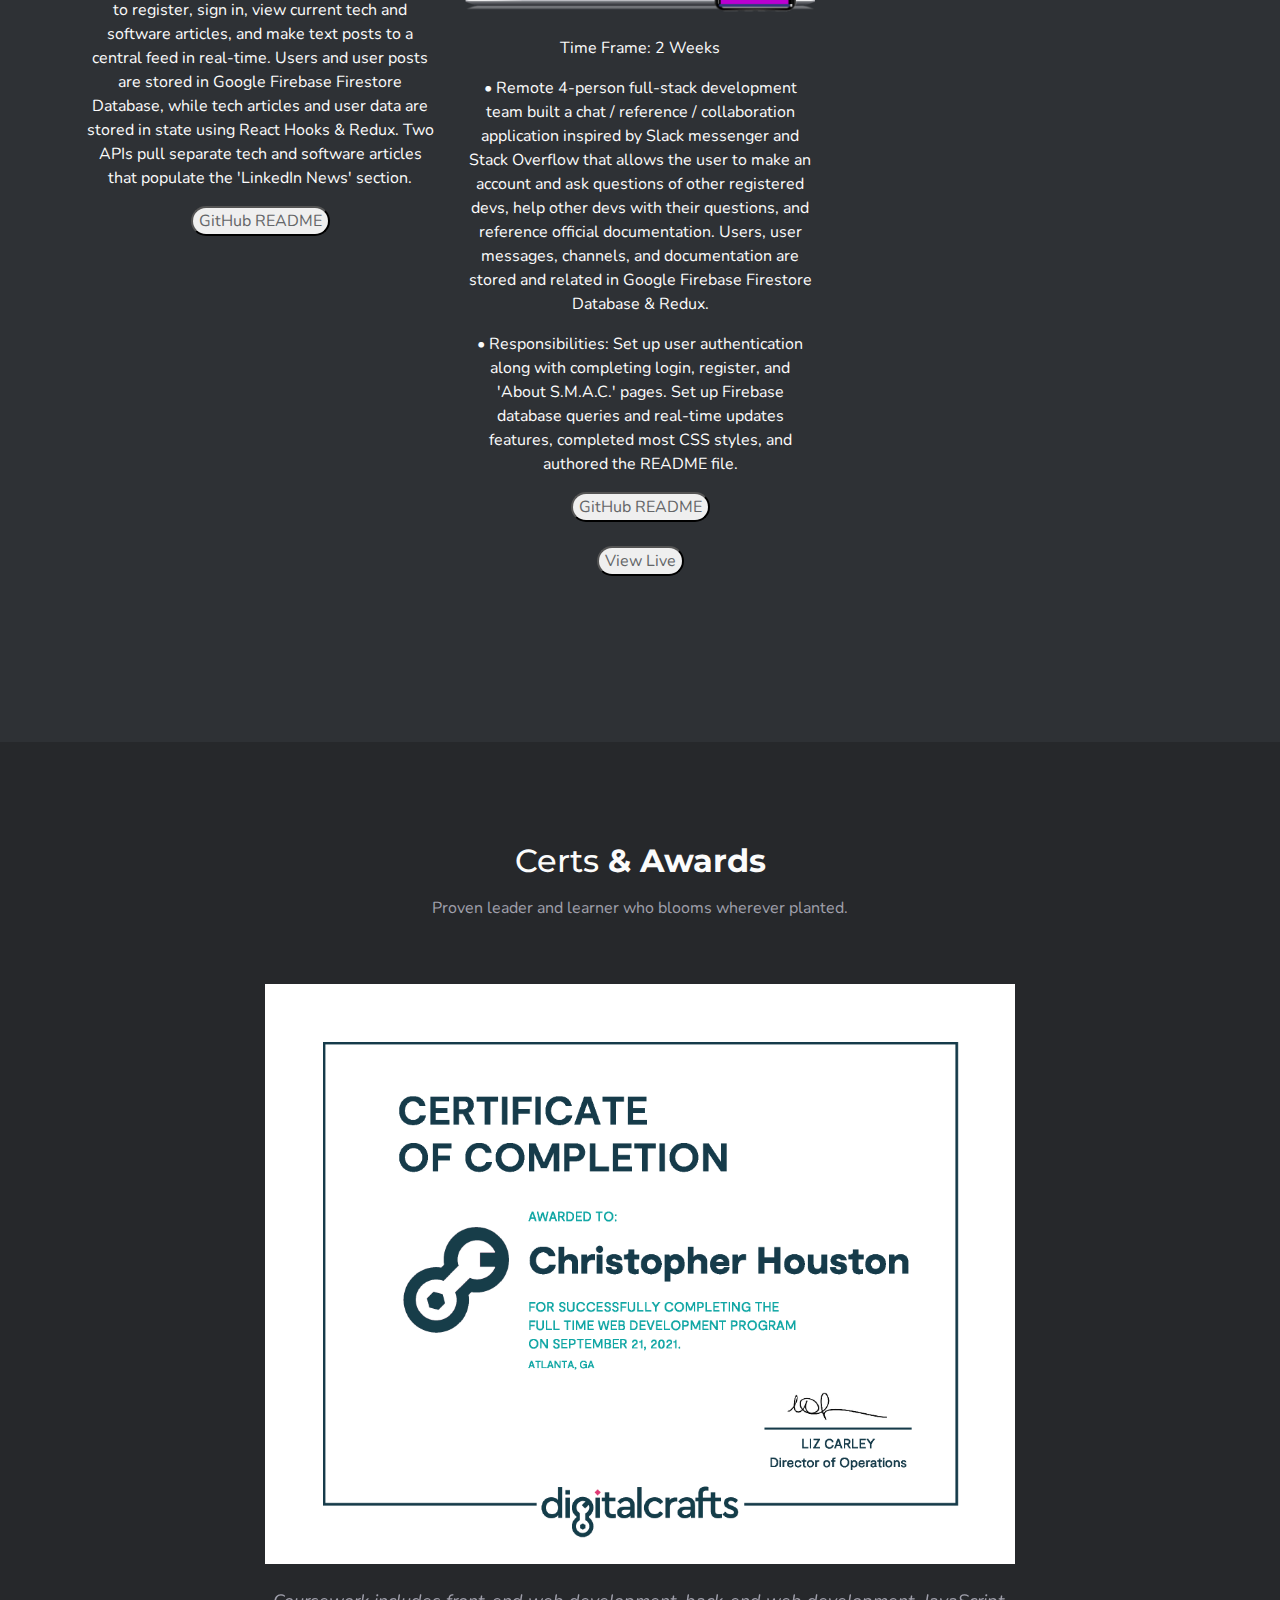
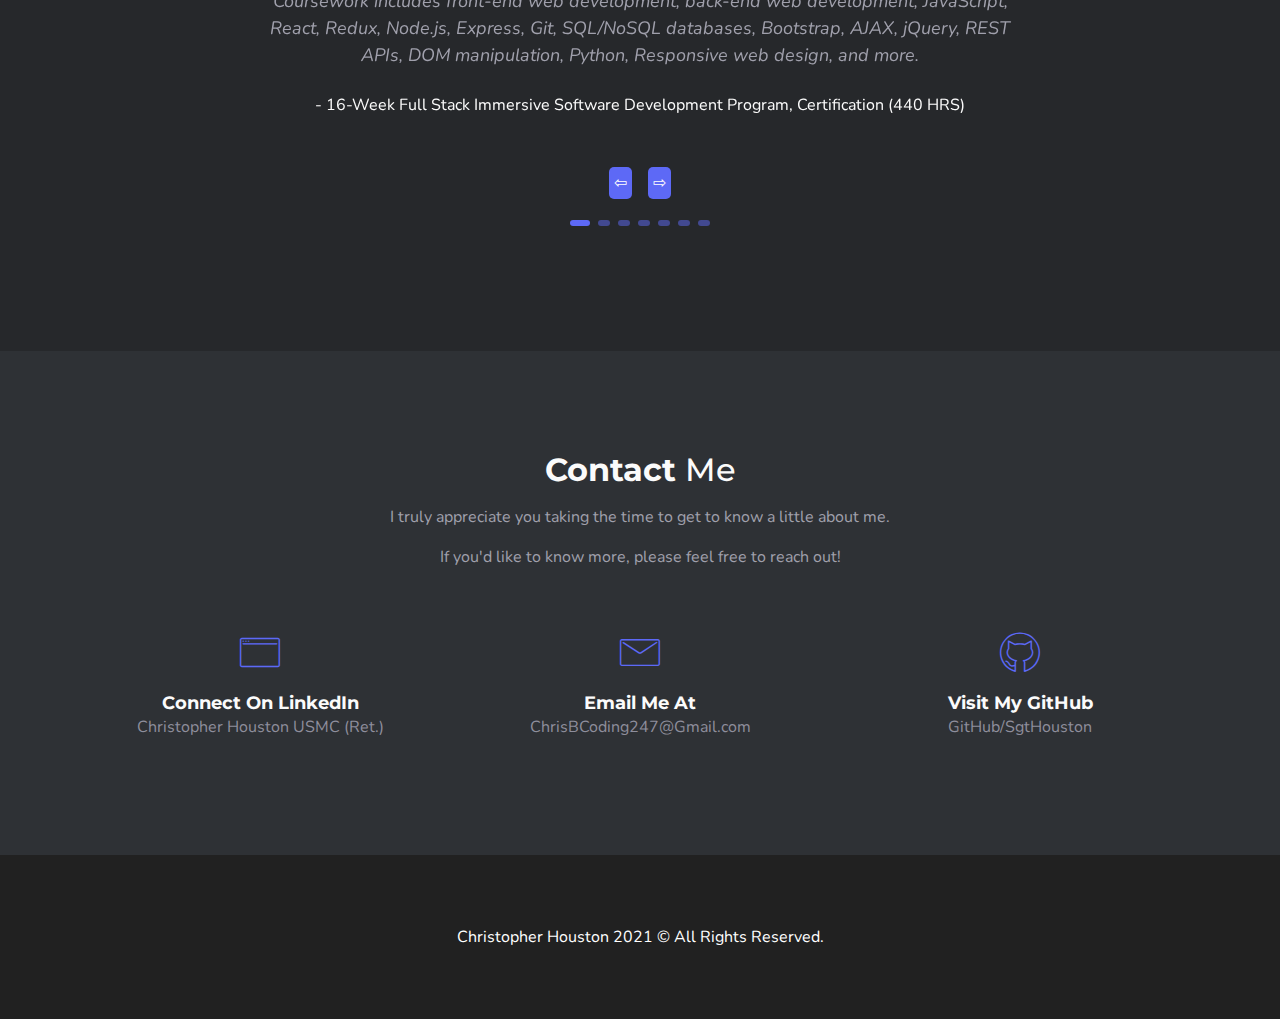
==== commit c393e0ad: "updated resume" ====
--- a/index.html
+++ b/index.html
@@ -93,7 +93,7 @@
                             question, read, learn, and build. I wake up excited to test and broaden my skills by
                             implementing Full-Stack solutions to conquer new problems in creative ways.</p>
                         <div class="mt-4 pt-2">
-                            <a href="images/Houston_Chris Resume 2021.pdf" class="btn btn-outline-custom btn-round"
+                            <a href="images/Houston_Chris Resume 2022.pdf" class="btn btn-outline-custom btn-round"
                                 title="Click To Download Resume 😃" download>Download Resume</a>
                         </div>
                     </div>
--- a/css/style.css
+++ b/css/style.css
@@ -475,10 +475,11 @@
 /* Might re-add this, we shall see  */
 .skillbox {
 	transition: .3s transform cubic-bezier(.155,1.105,.295,1.12),.3s box-shadow,.3s -webkit-transform cubic-bezier(.155,1.105,.295,1.12);
+  transition: transform 0.75s ease;
 }
 
 .skillbox:hover{
-  transform: scale(1.03);
+  transform: scale(1.05);
   /* box-shadow: 0 20px 20px rgba(0,0,0,.12), 0 4px 8px rgba(0,0,0,.06); */
 }
 
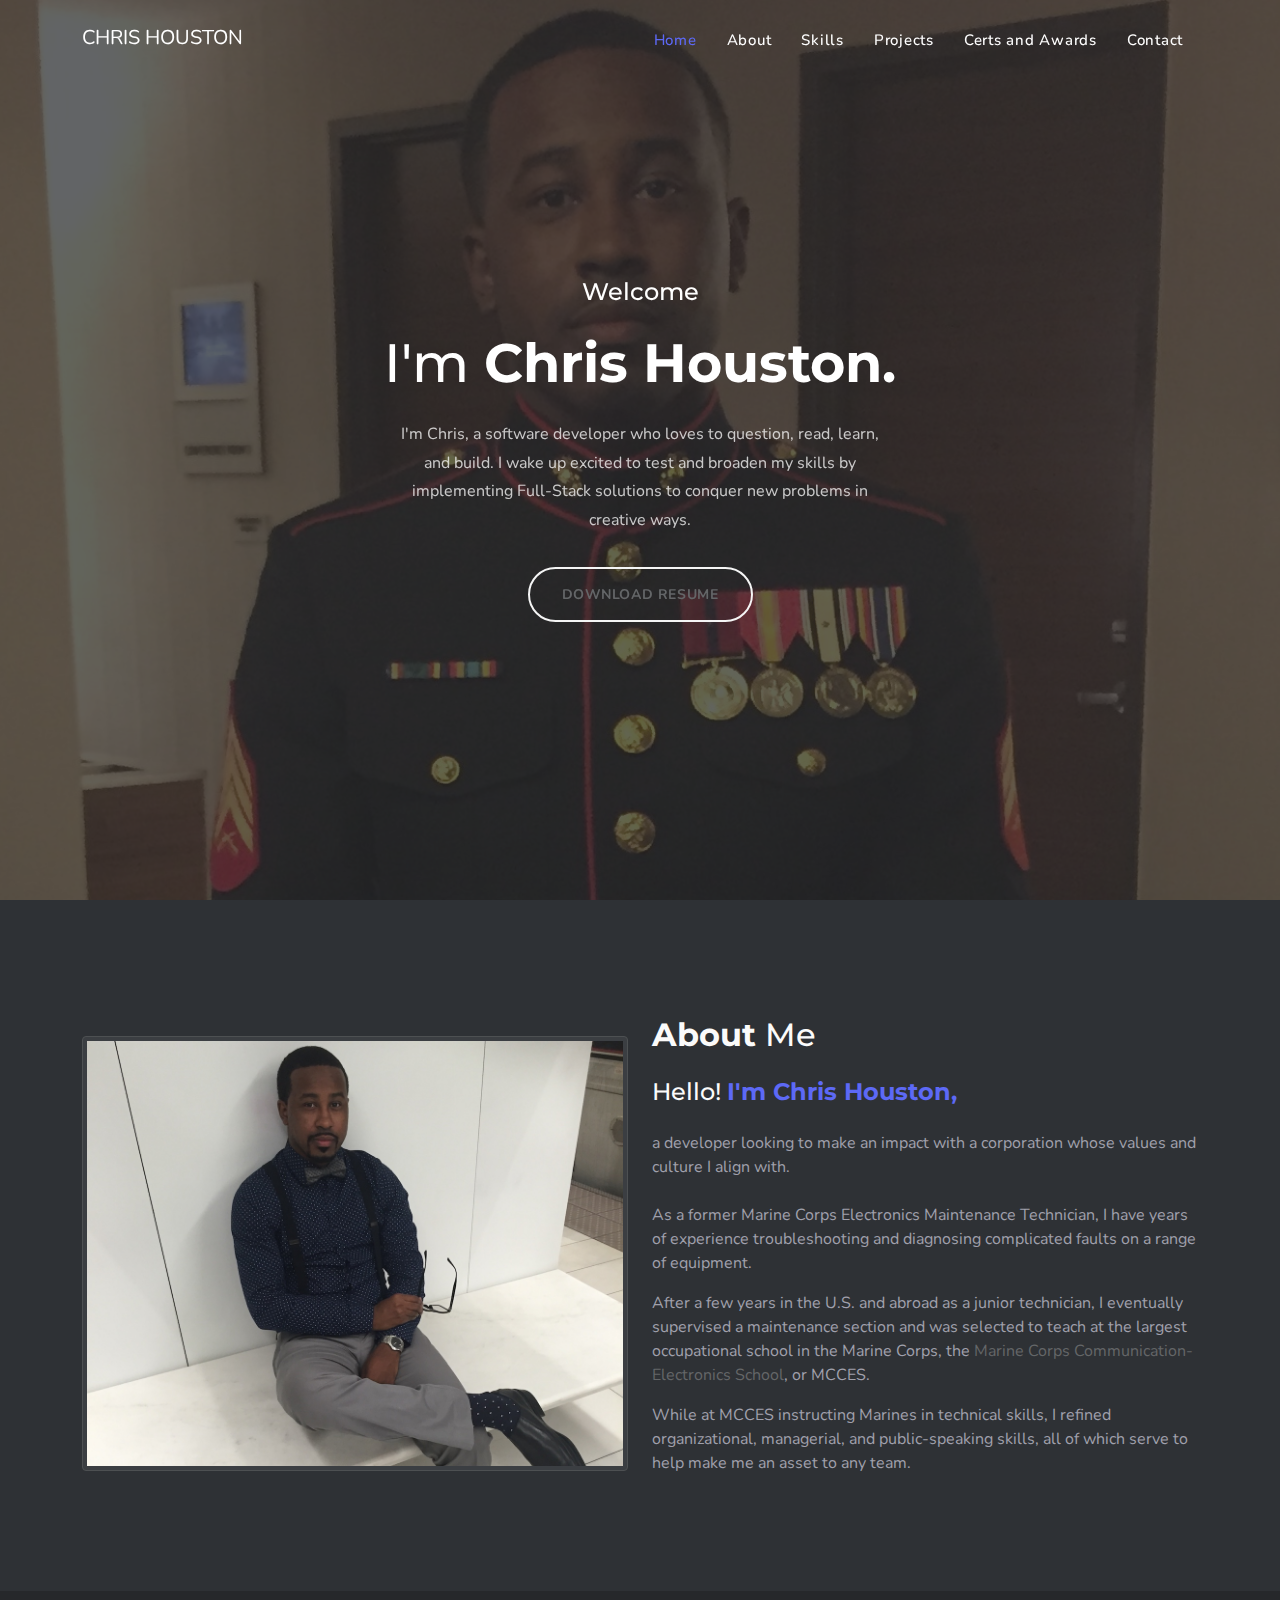
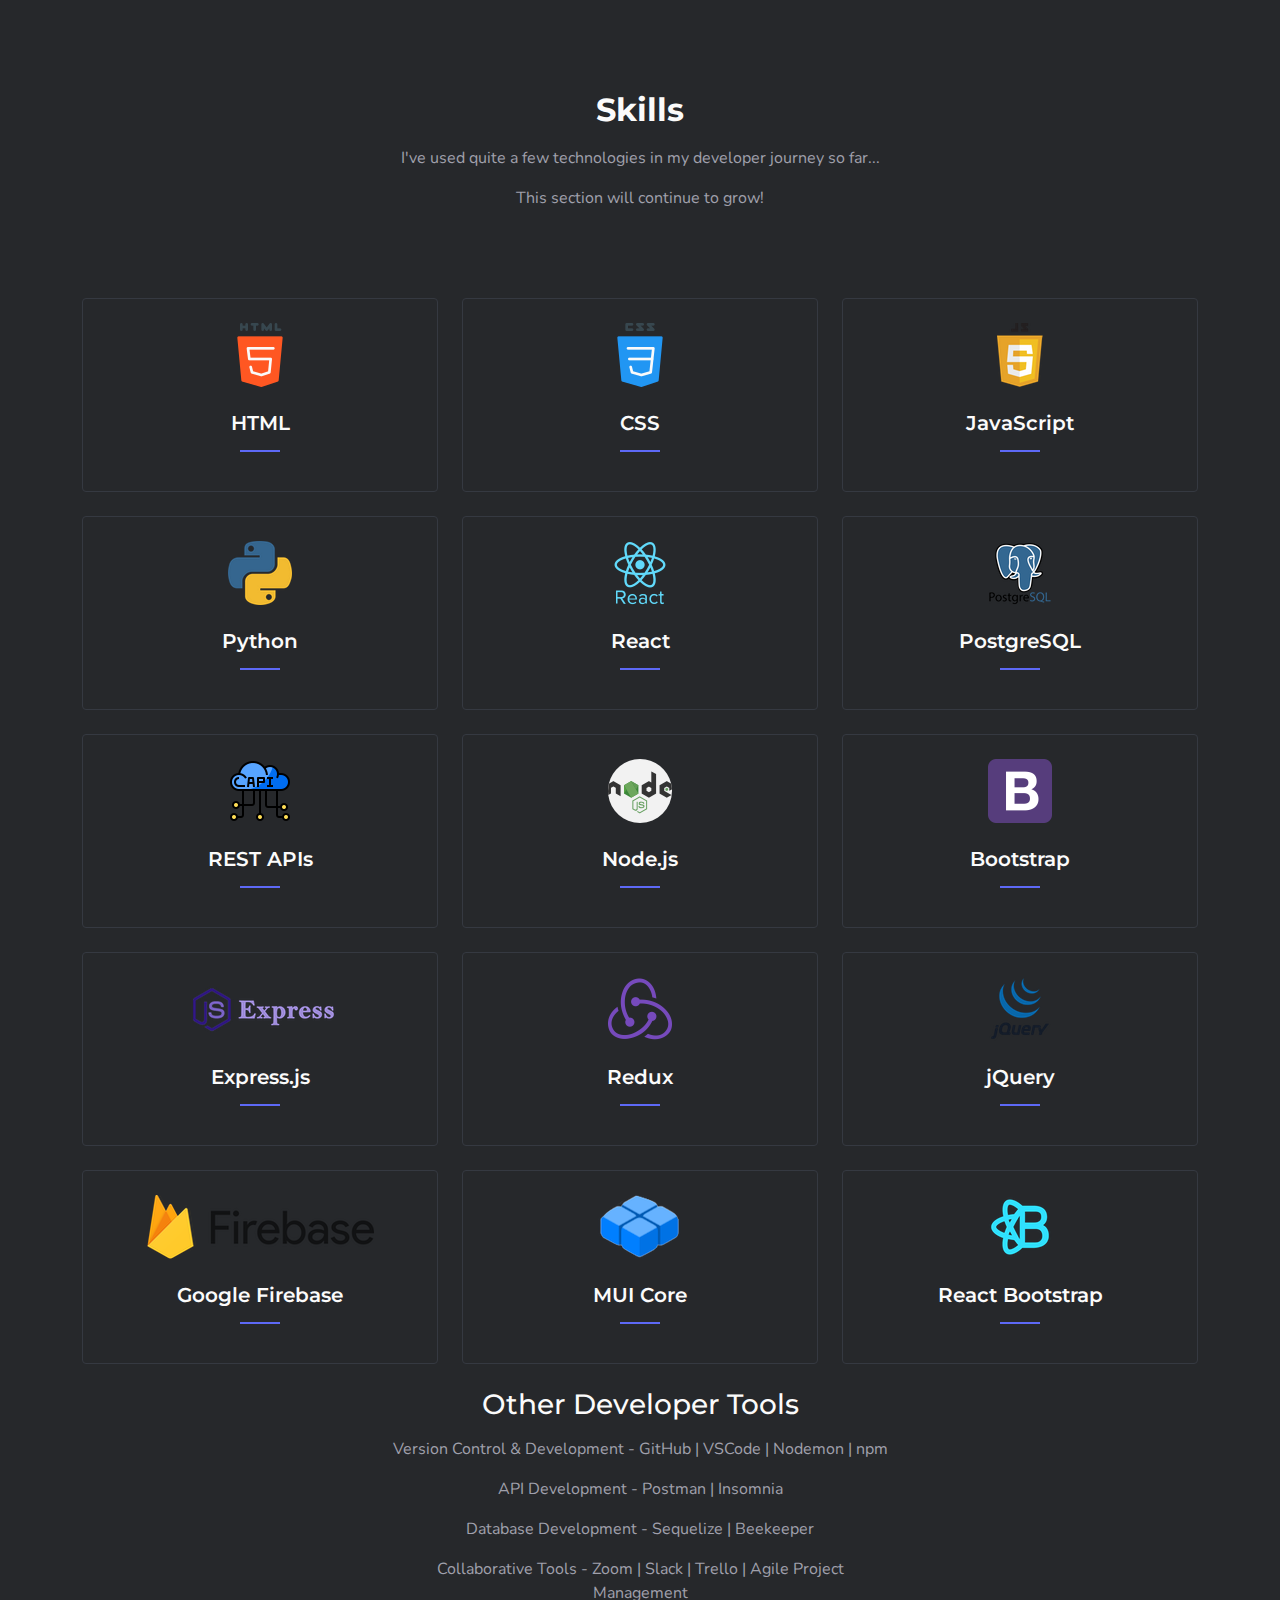
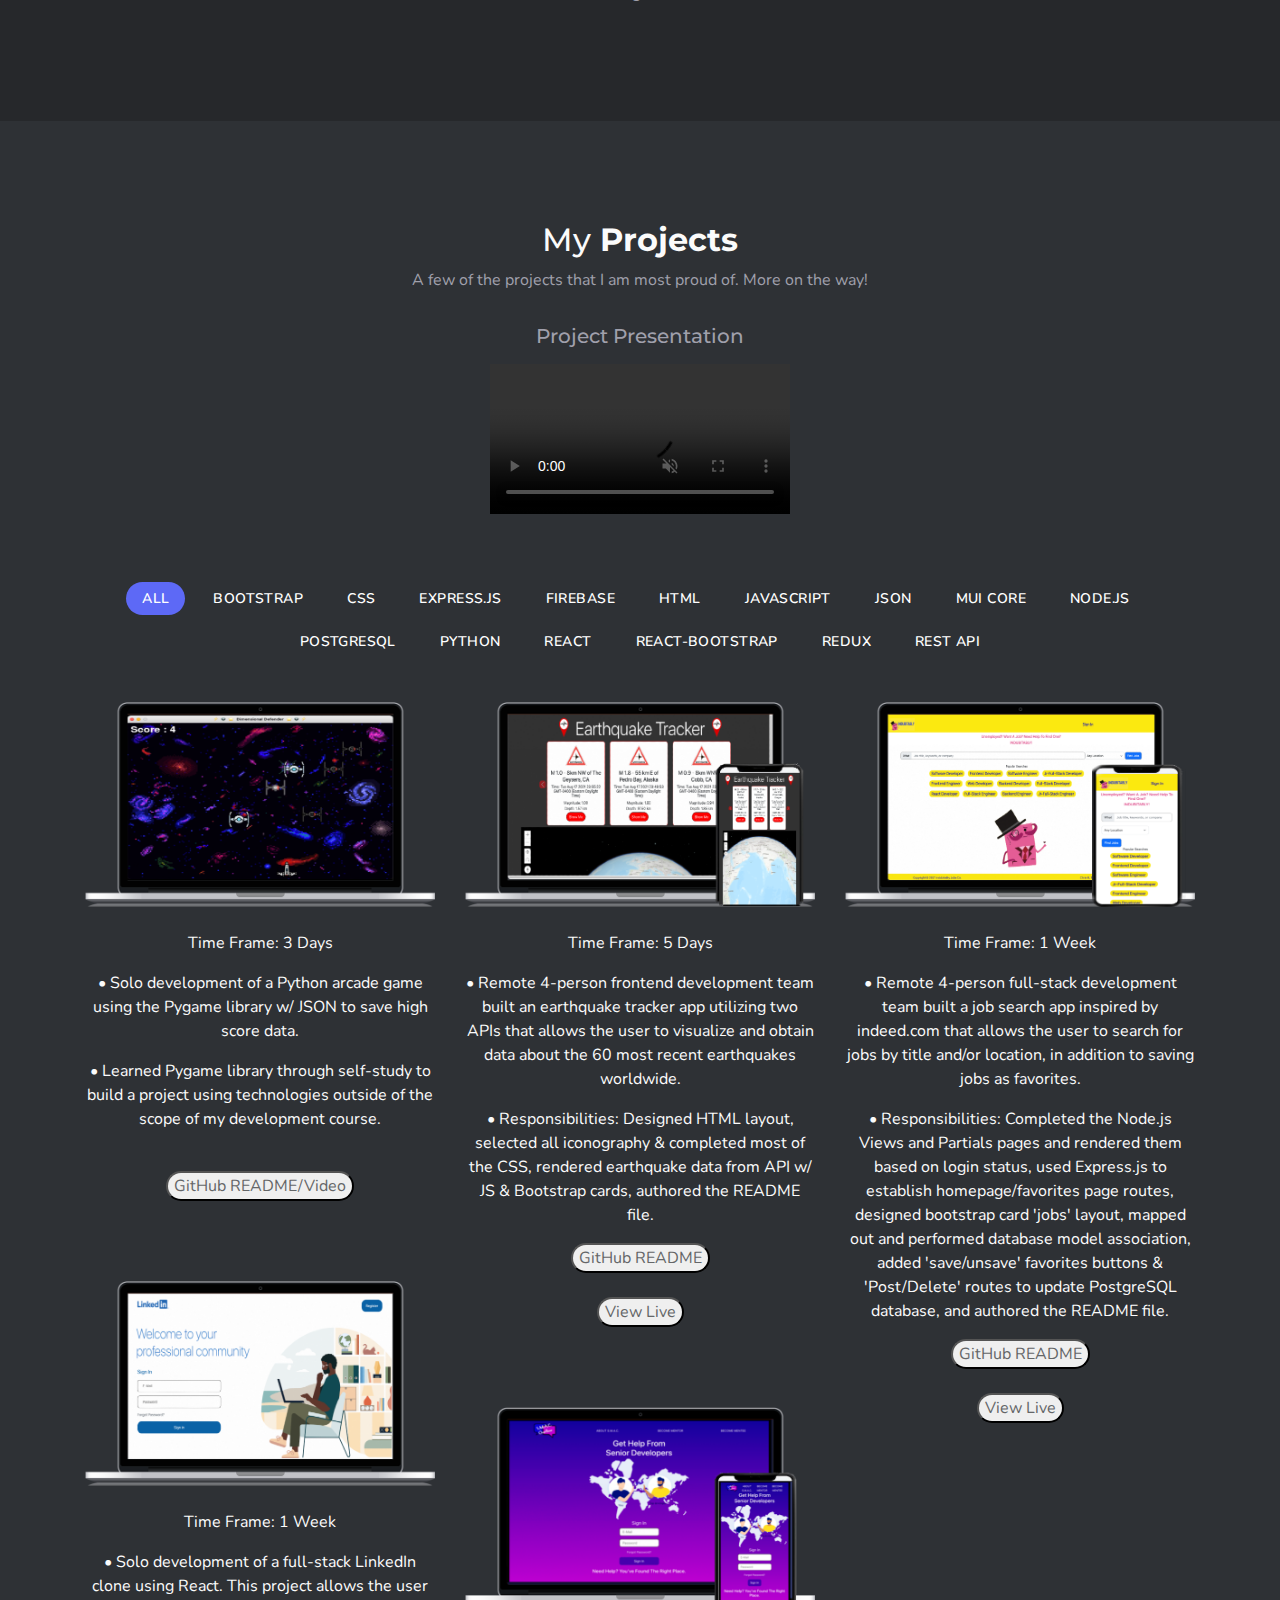
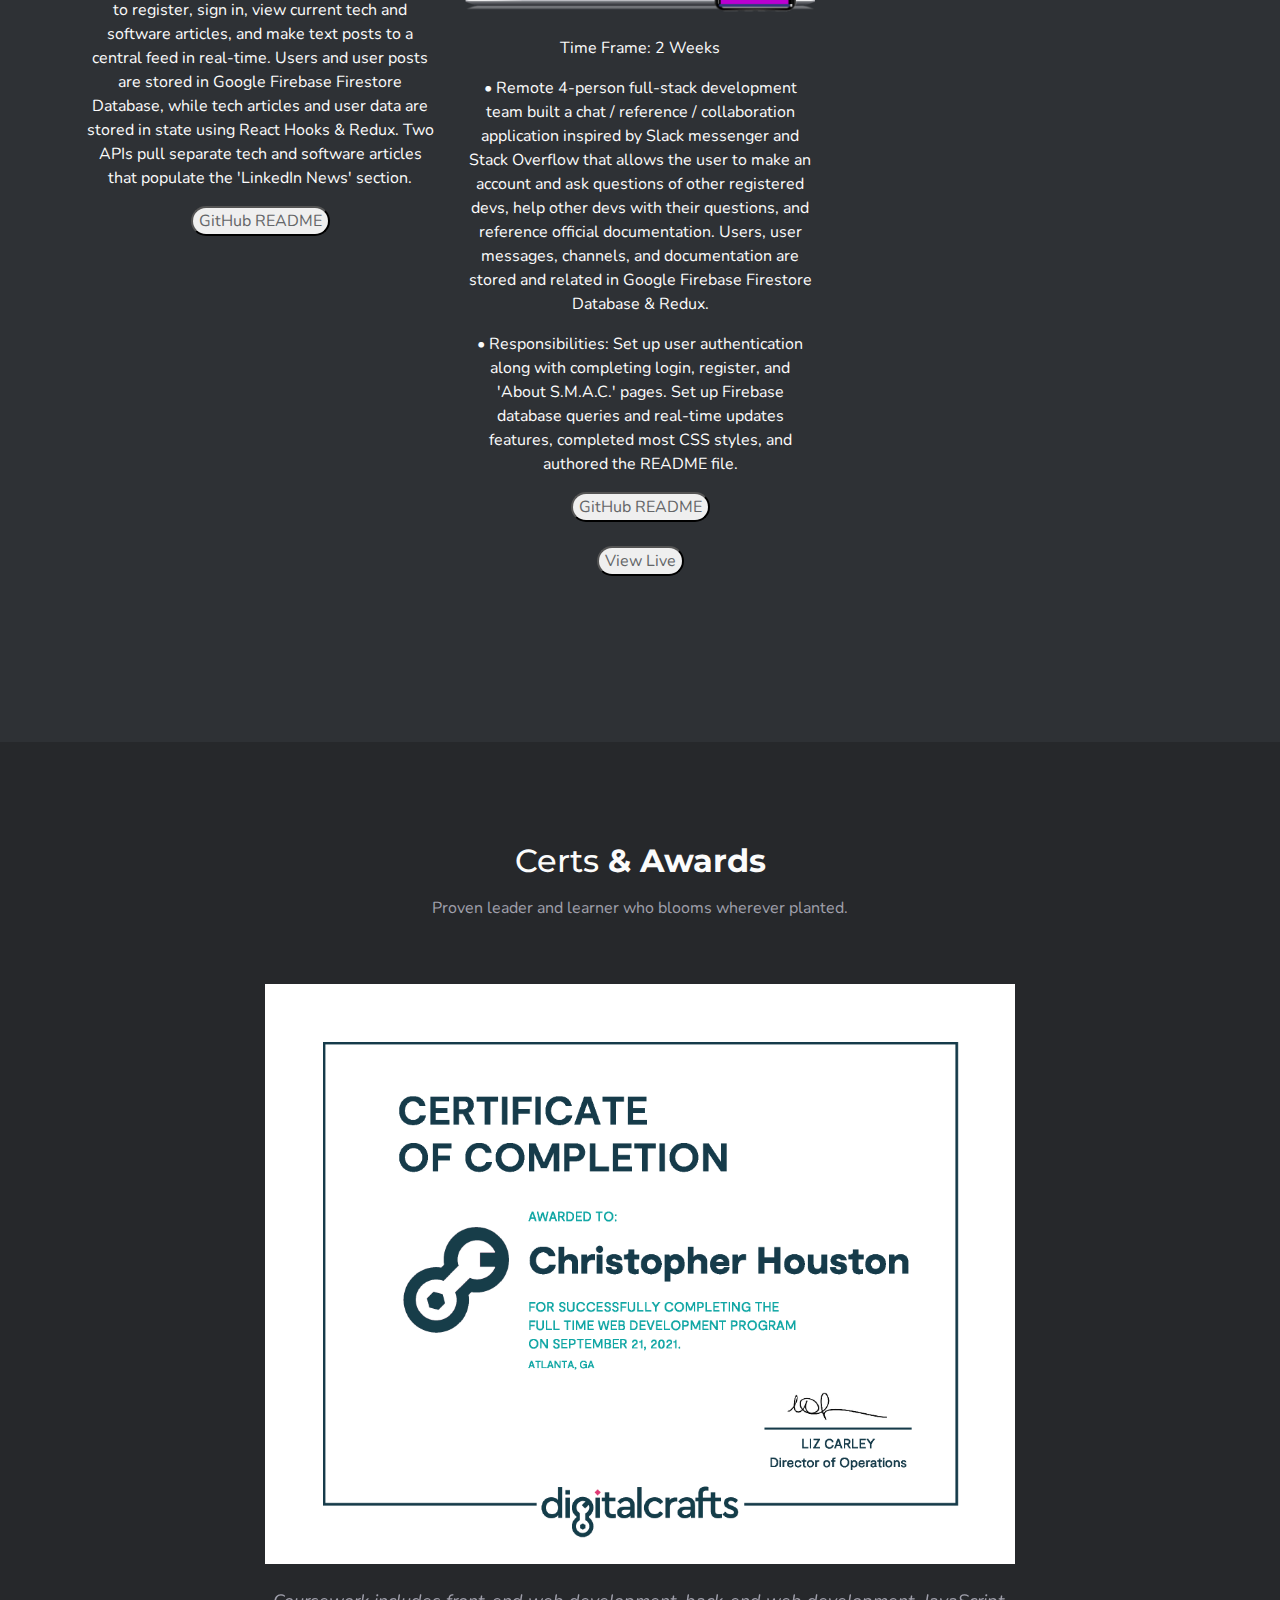
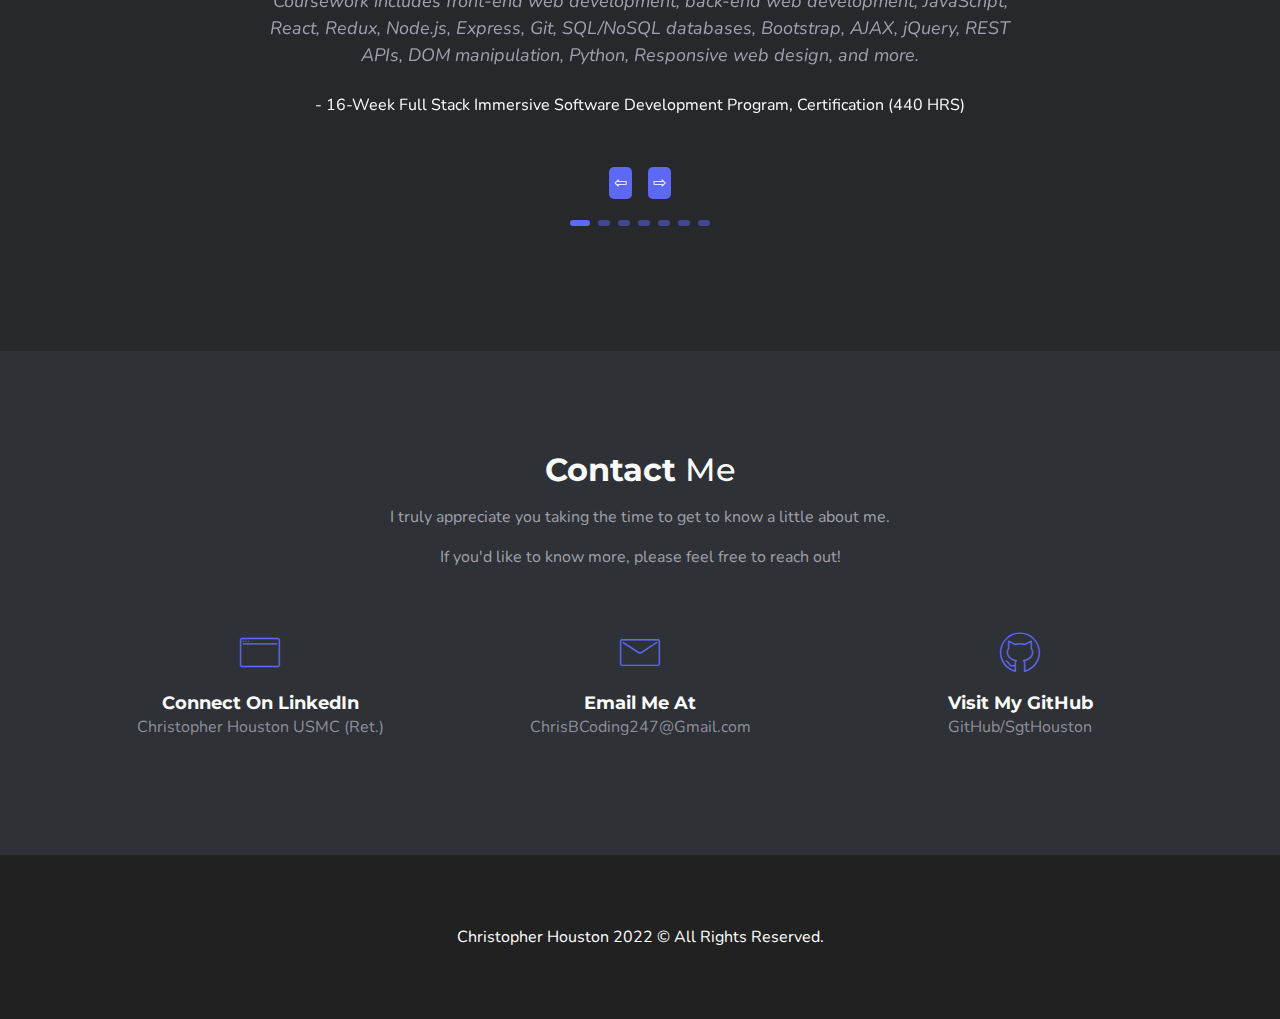
==== commit 0ab46136: "updated footer" ====
--- a/index.html
+++ b/index.html
@@ -836,7 +836,7 @@
 
     <!--START FOOTER-->
     <footer class="footer bg-light text-white text-center">
-        Christopher Houston 2021 &copy; All Rights Reserved.
+        Christopher Houston 2022 &copy; All Rights Reserved.
     </footer>
     <!--END FOOTER-->
 
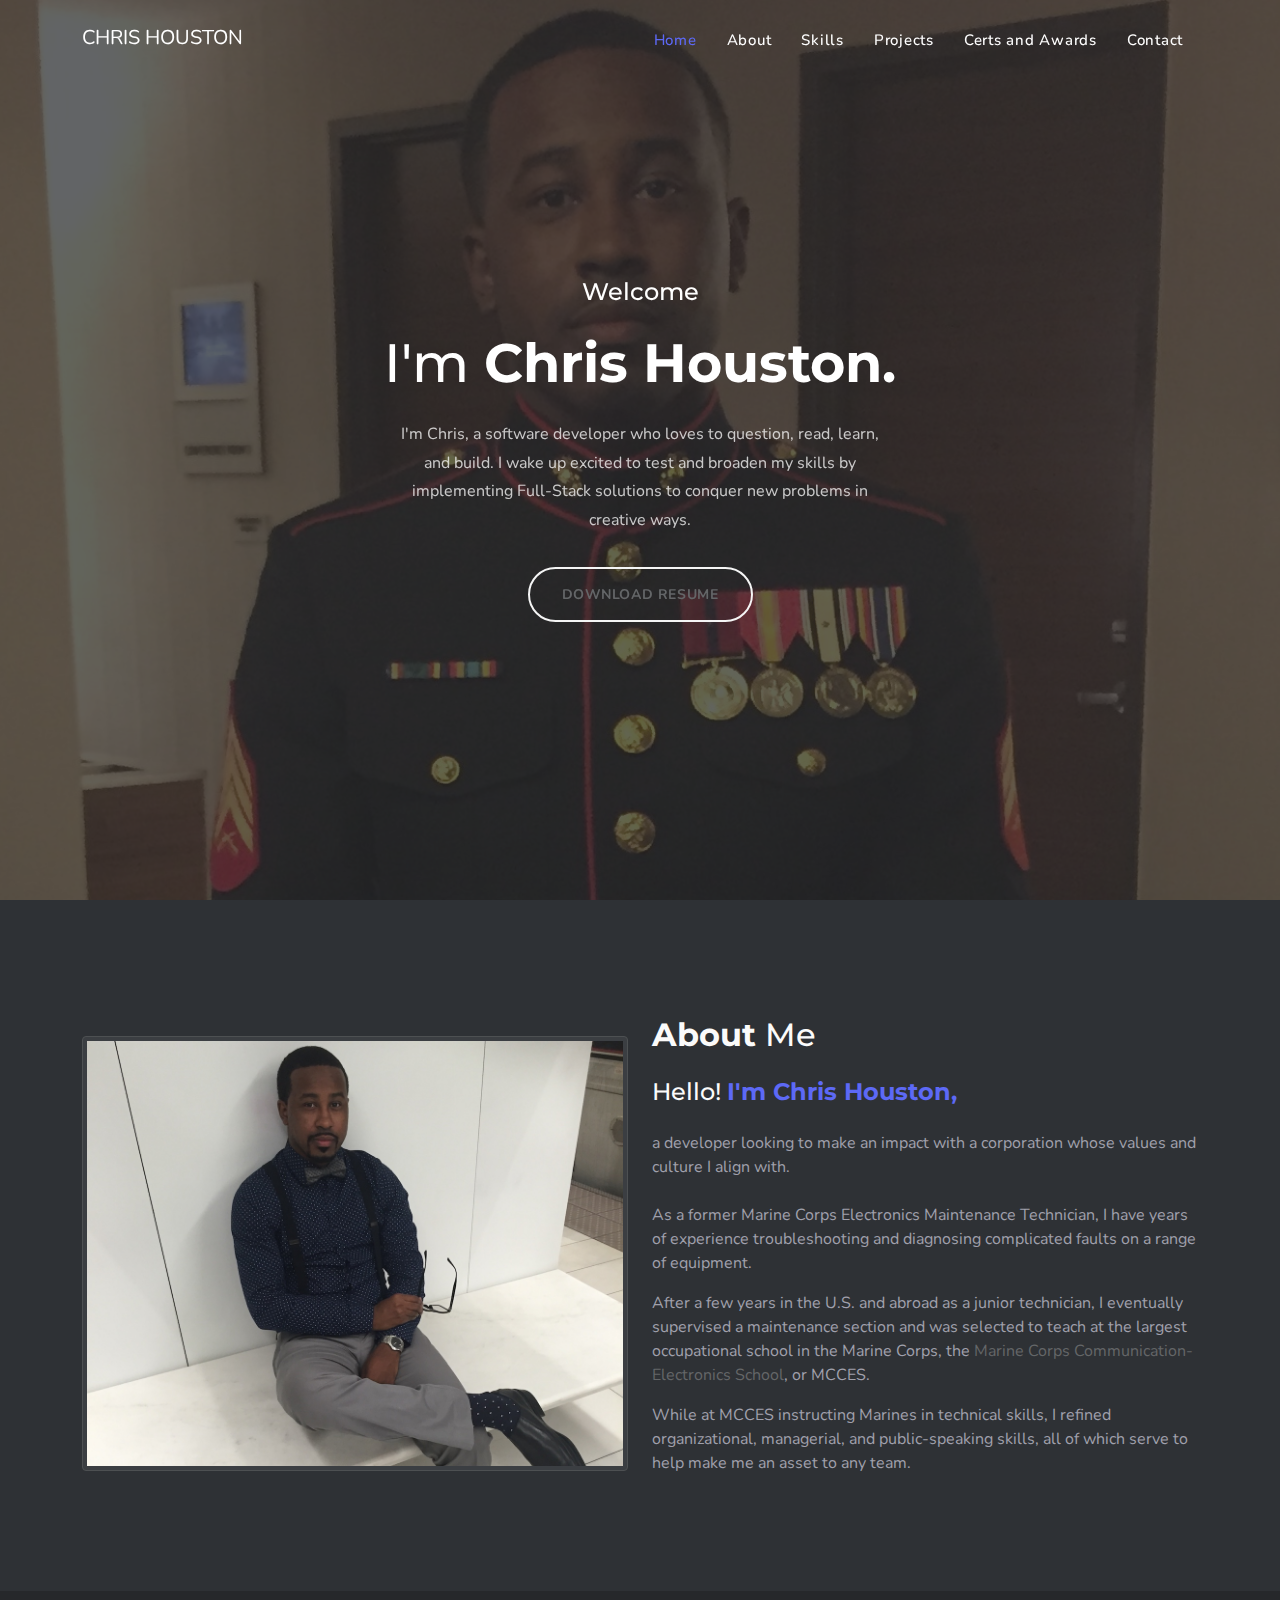
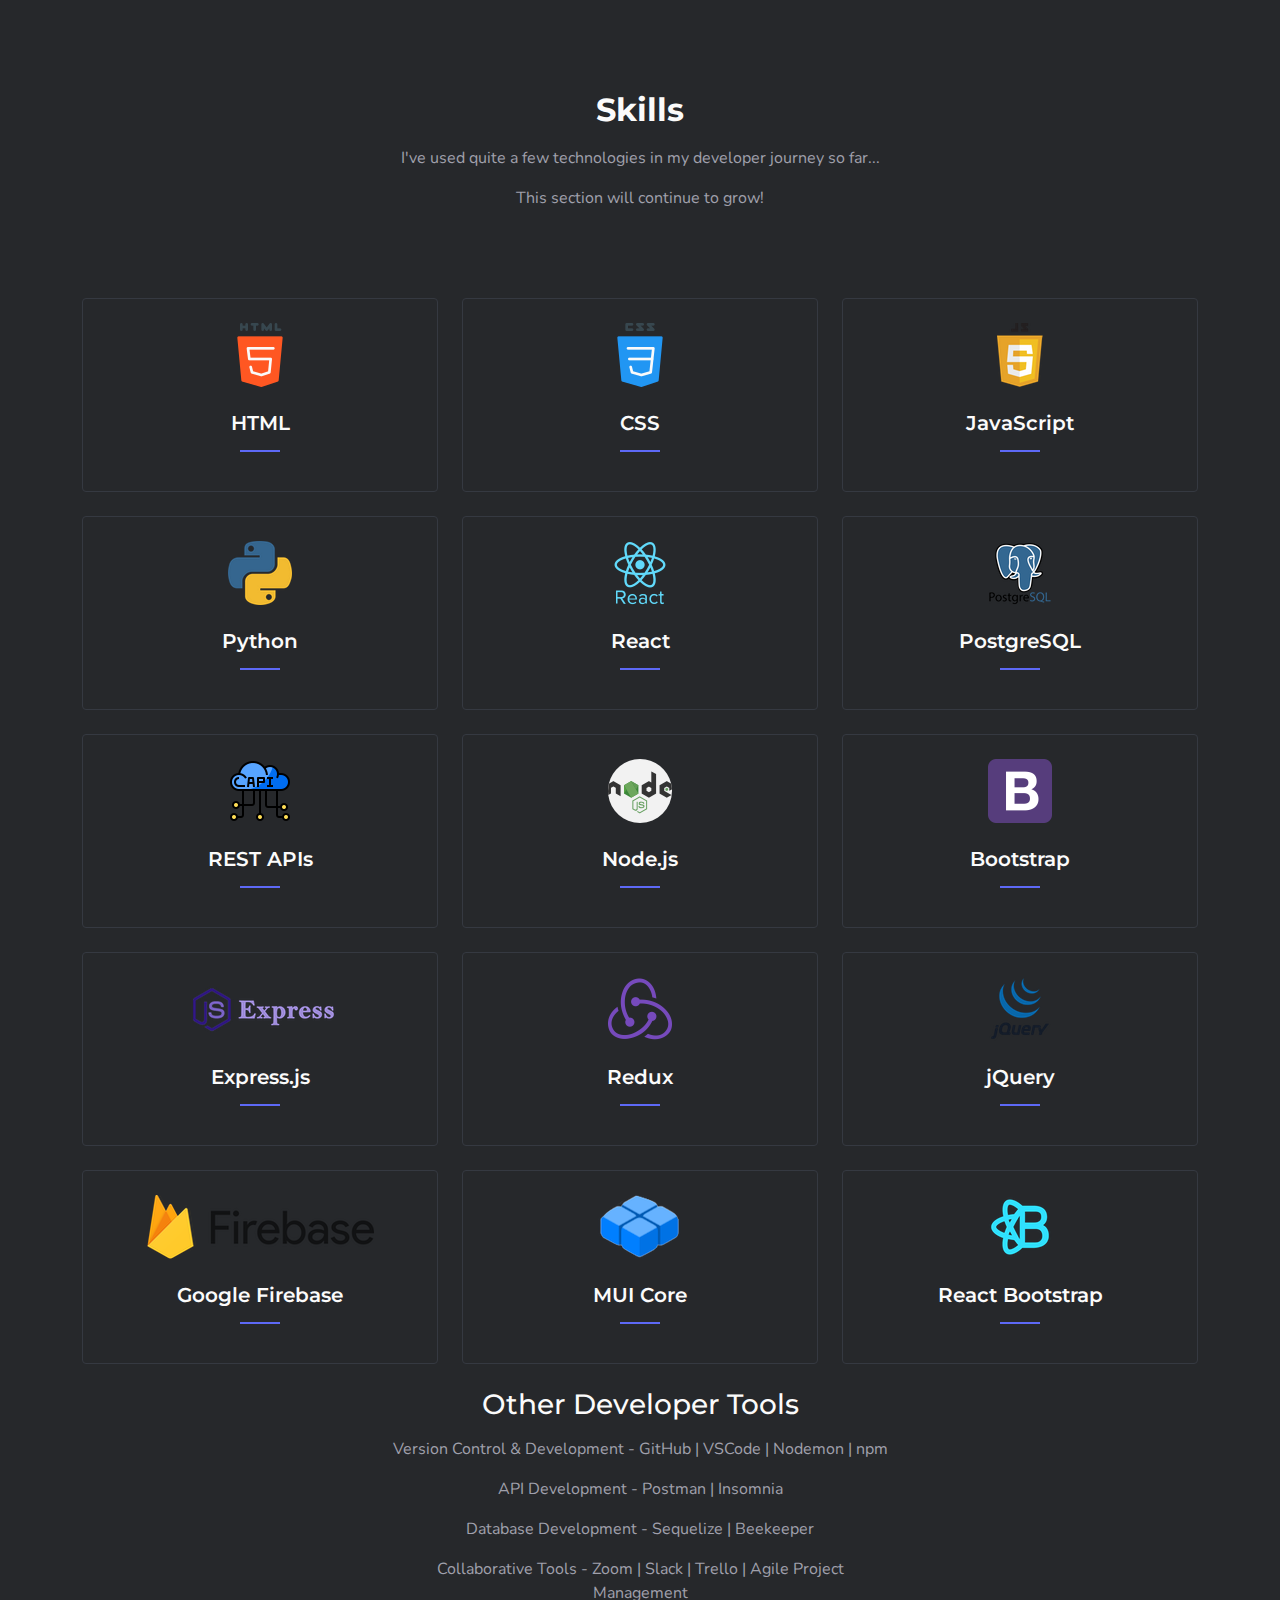
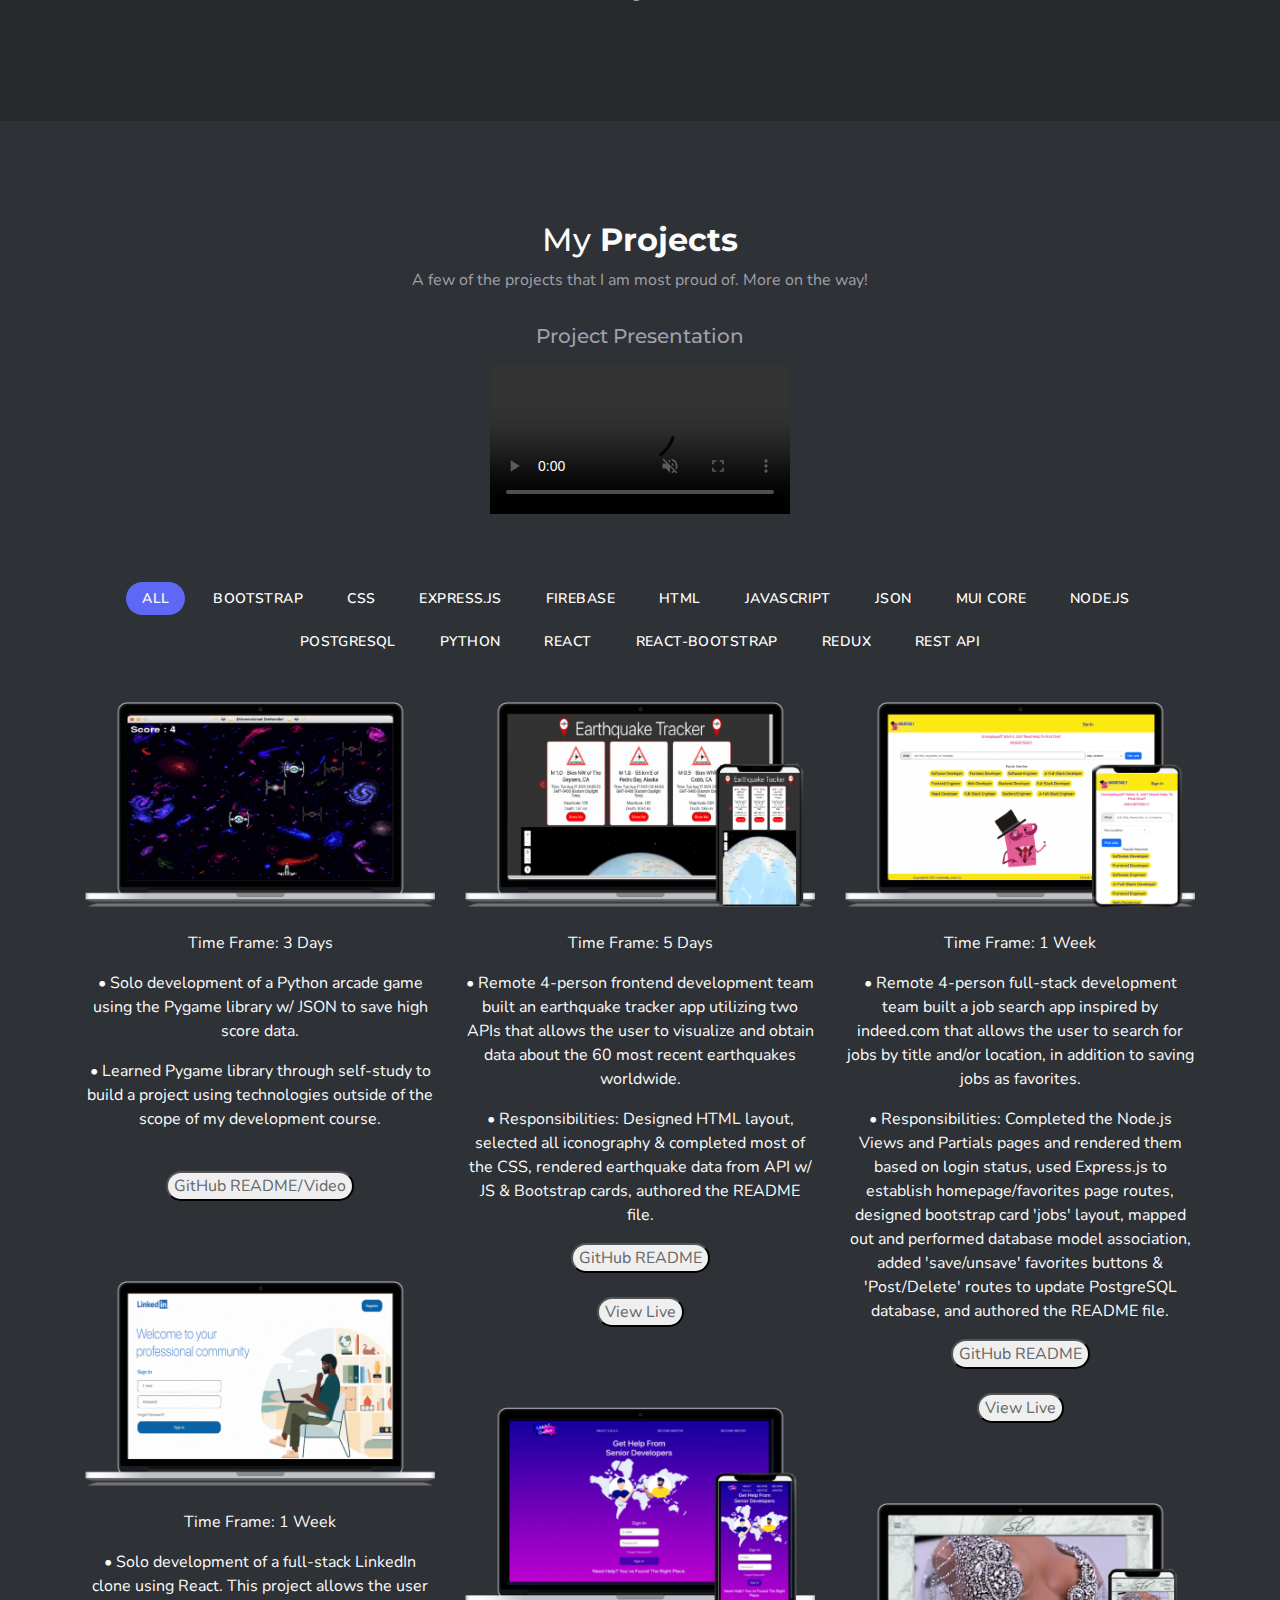
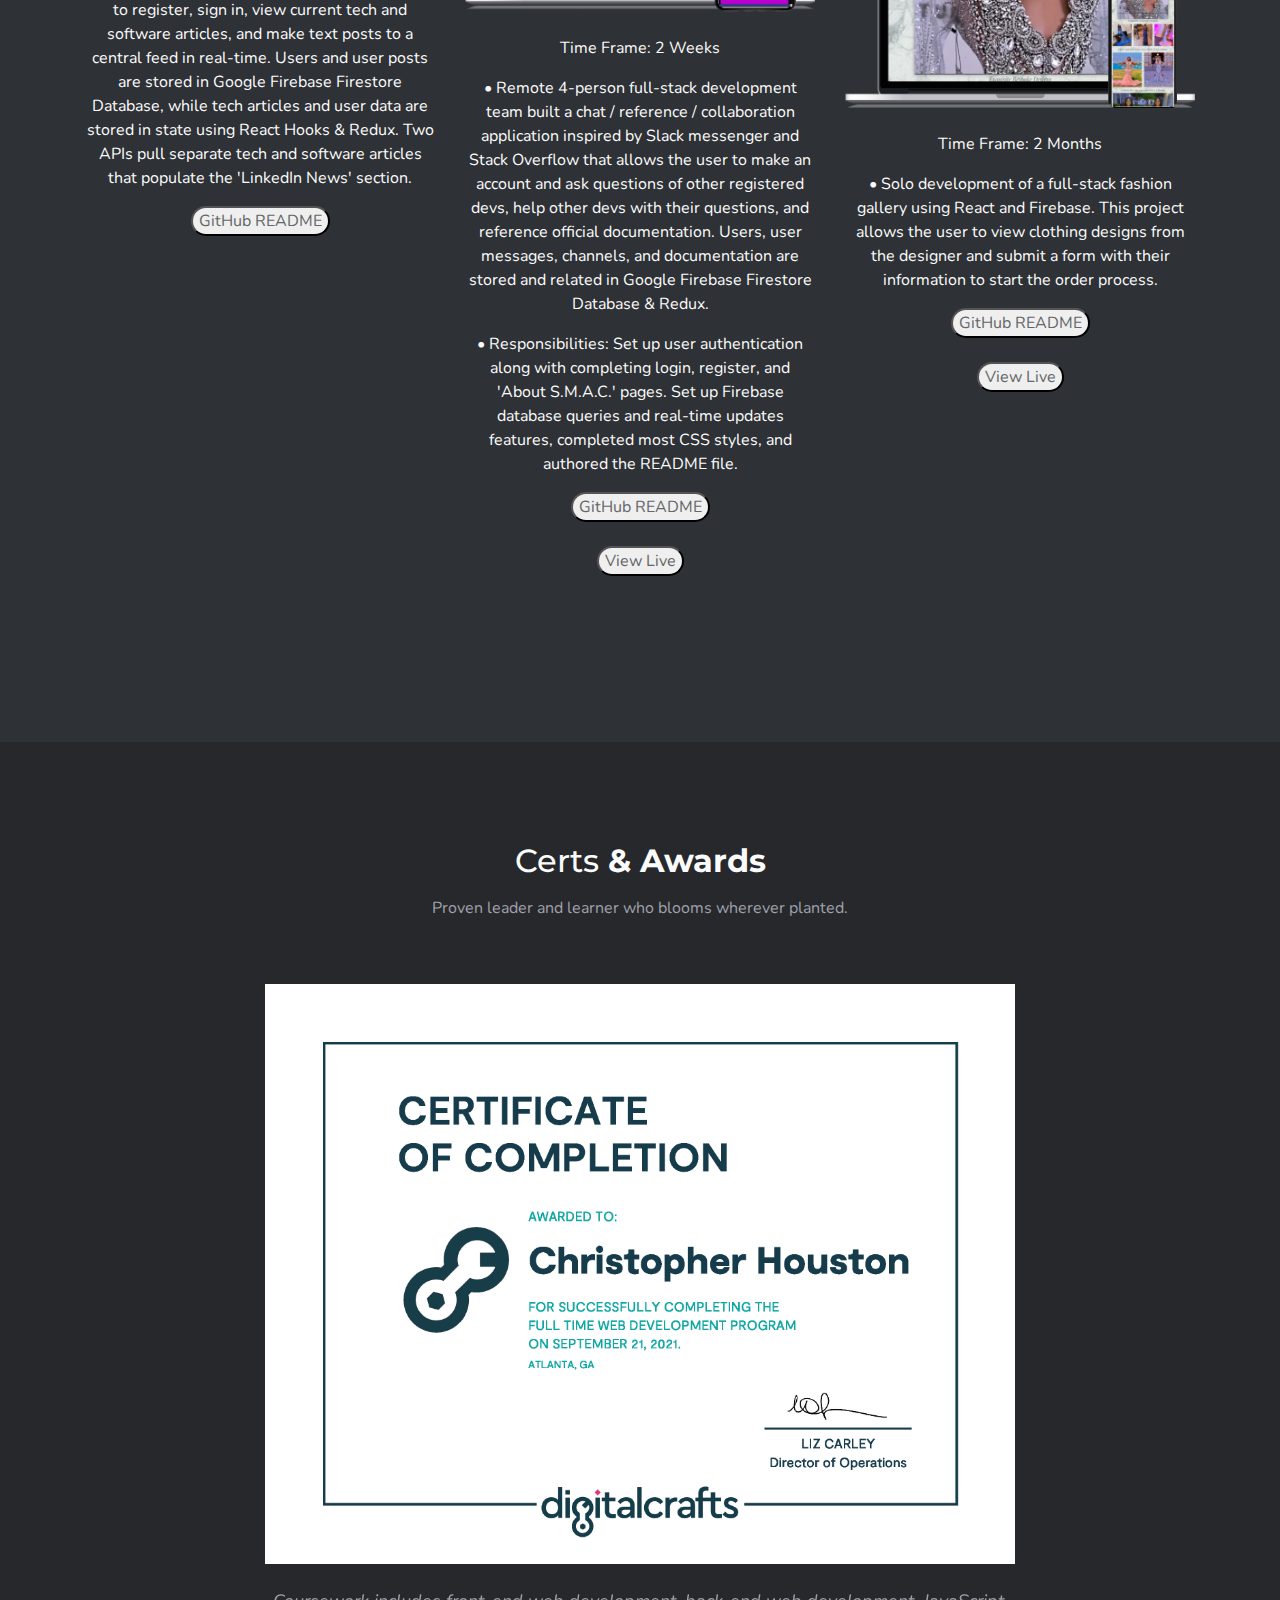
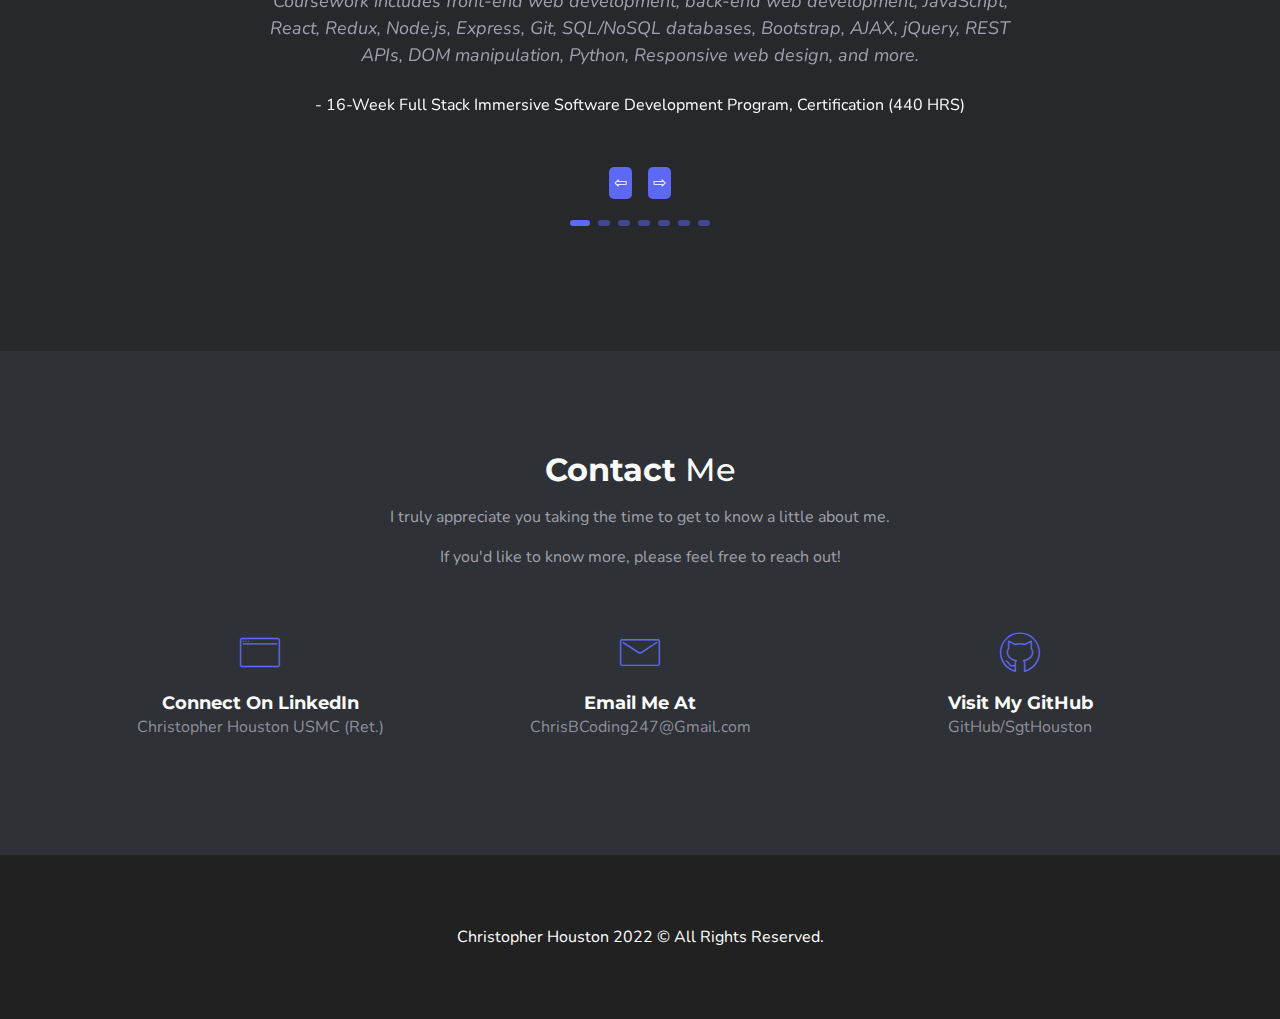
==== commit 5cbc7be0: "added slr-couture" ====
--- a/index.html
+++ b/index.html
@@ -578,6 +578,33 @@
                         </a></button>
                 </div>
 
+                <!-- Project 6 -->
+                <div
+                    class="col-lg-4 work_item react redux firebase material html css javascript react-bootstrap bootstrap json ">
+                    <a href="images/works/slr-couturefinal.png" class="img-zoom">
+                        <div class="work_box">
+                            <div class="work_img">
+                                <img src="images/works/slr-couturefinal.png" class="img-fluid mx-auto d-block rounded"
+                                    alt="work-img">
+                            </div>
+                            <div class="work_detail">
+                                <p class="mb-2">SLR Couture</p>
+                                <h4 class="mb-0">Fashion Designer Lookbook/Gallery </h4>
+                            </div>
+                        </div>
+                    </a>
+                    <br />
+                    <p>Time Frame: 2 Months </p>
+                    <p>• Solo development of a full-stack fashion gallery using React and Firebase. This project allows the user to view clothing designs from the designer and submit a form with their information to start the order process. </p>
+                    
+                    <button><a href="https://github.com/SgtHouston/SLR-Couture/blob/main/readme.md"
+                            title="View Readme">GitHub README</a></button>
+                    <br />
+                    <br />
+                    <button><a href="https://slr-couture.com" title="View S.M.A.C. Overflow">View Live
+                        </a></button>
+                </div>
+
             </div>
         </div>
     </section>
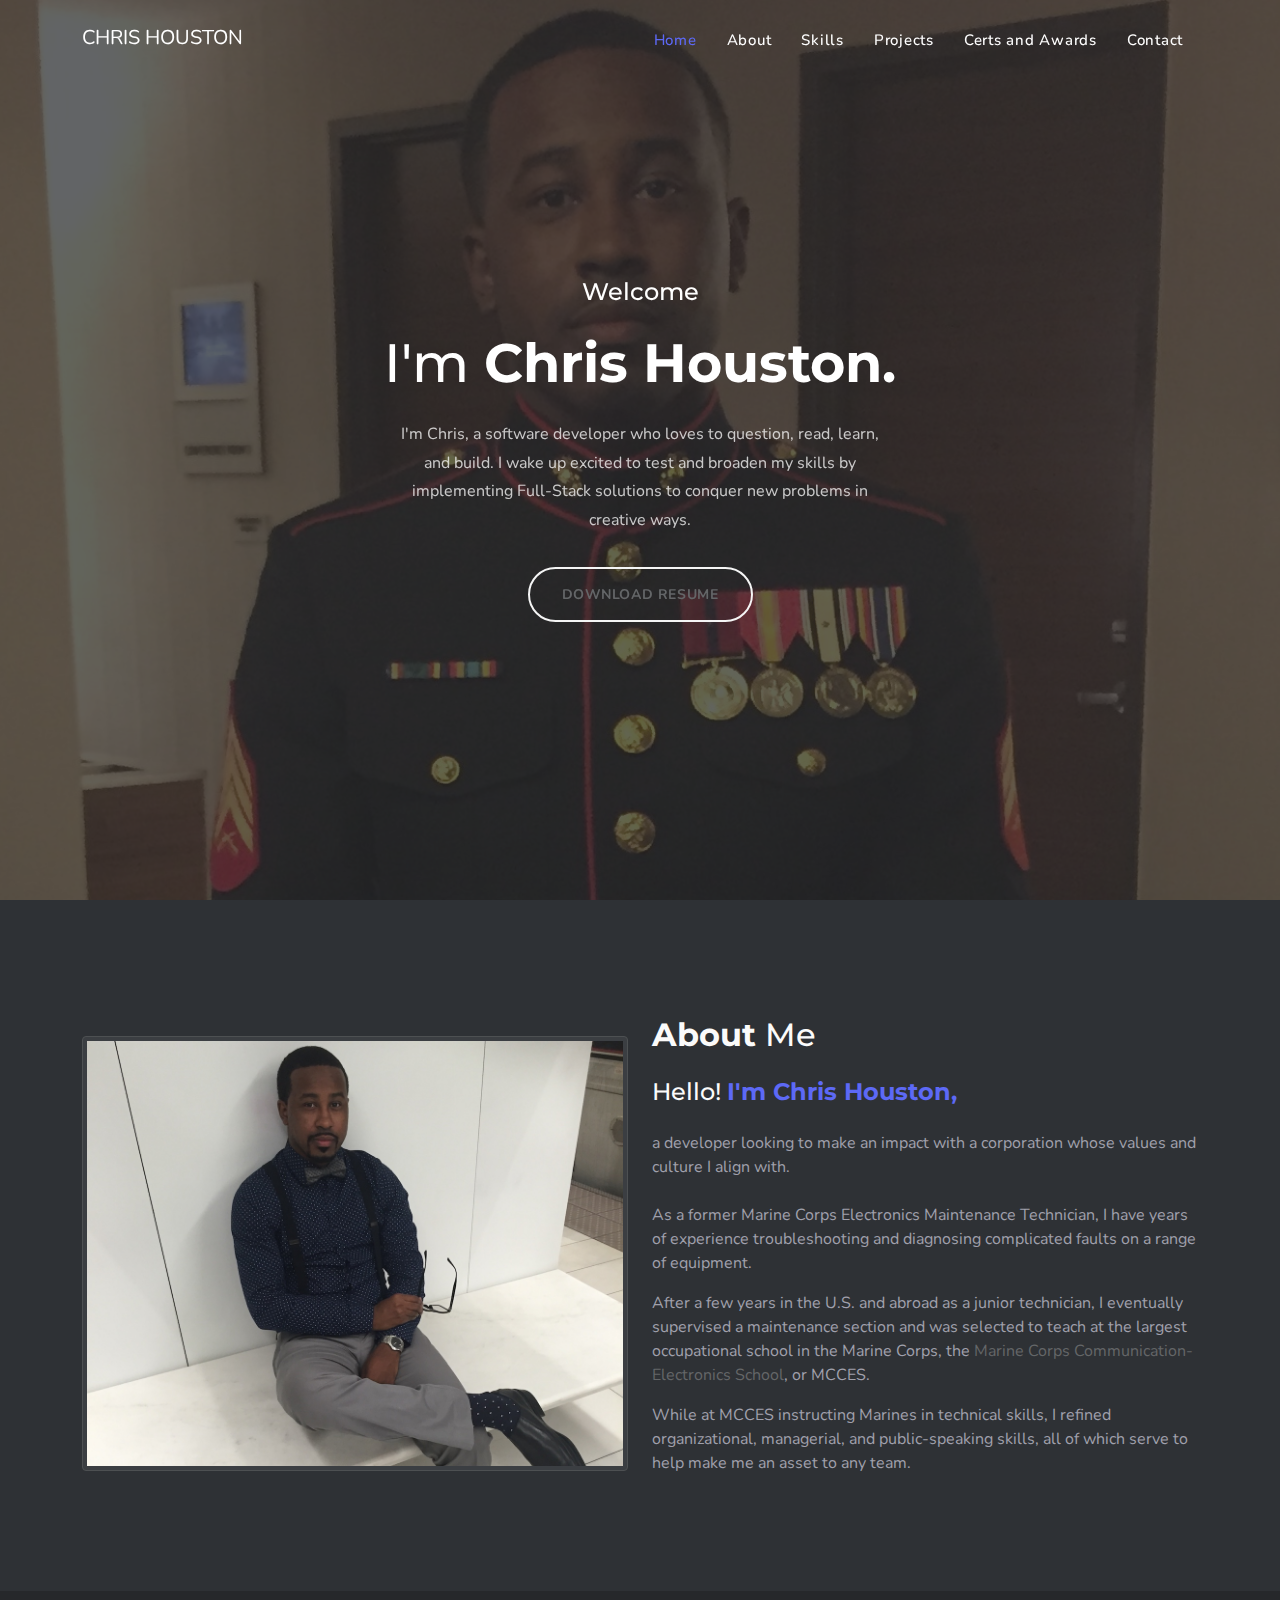
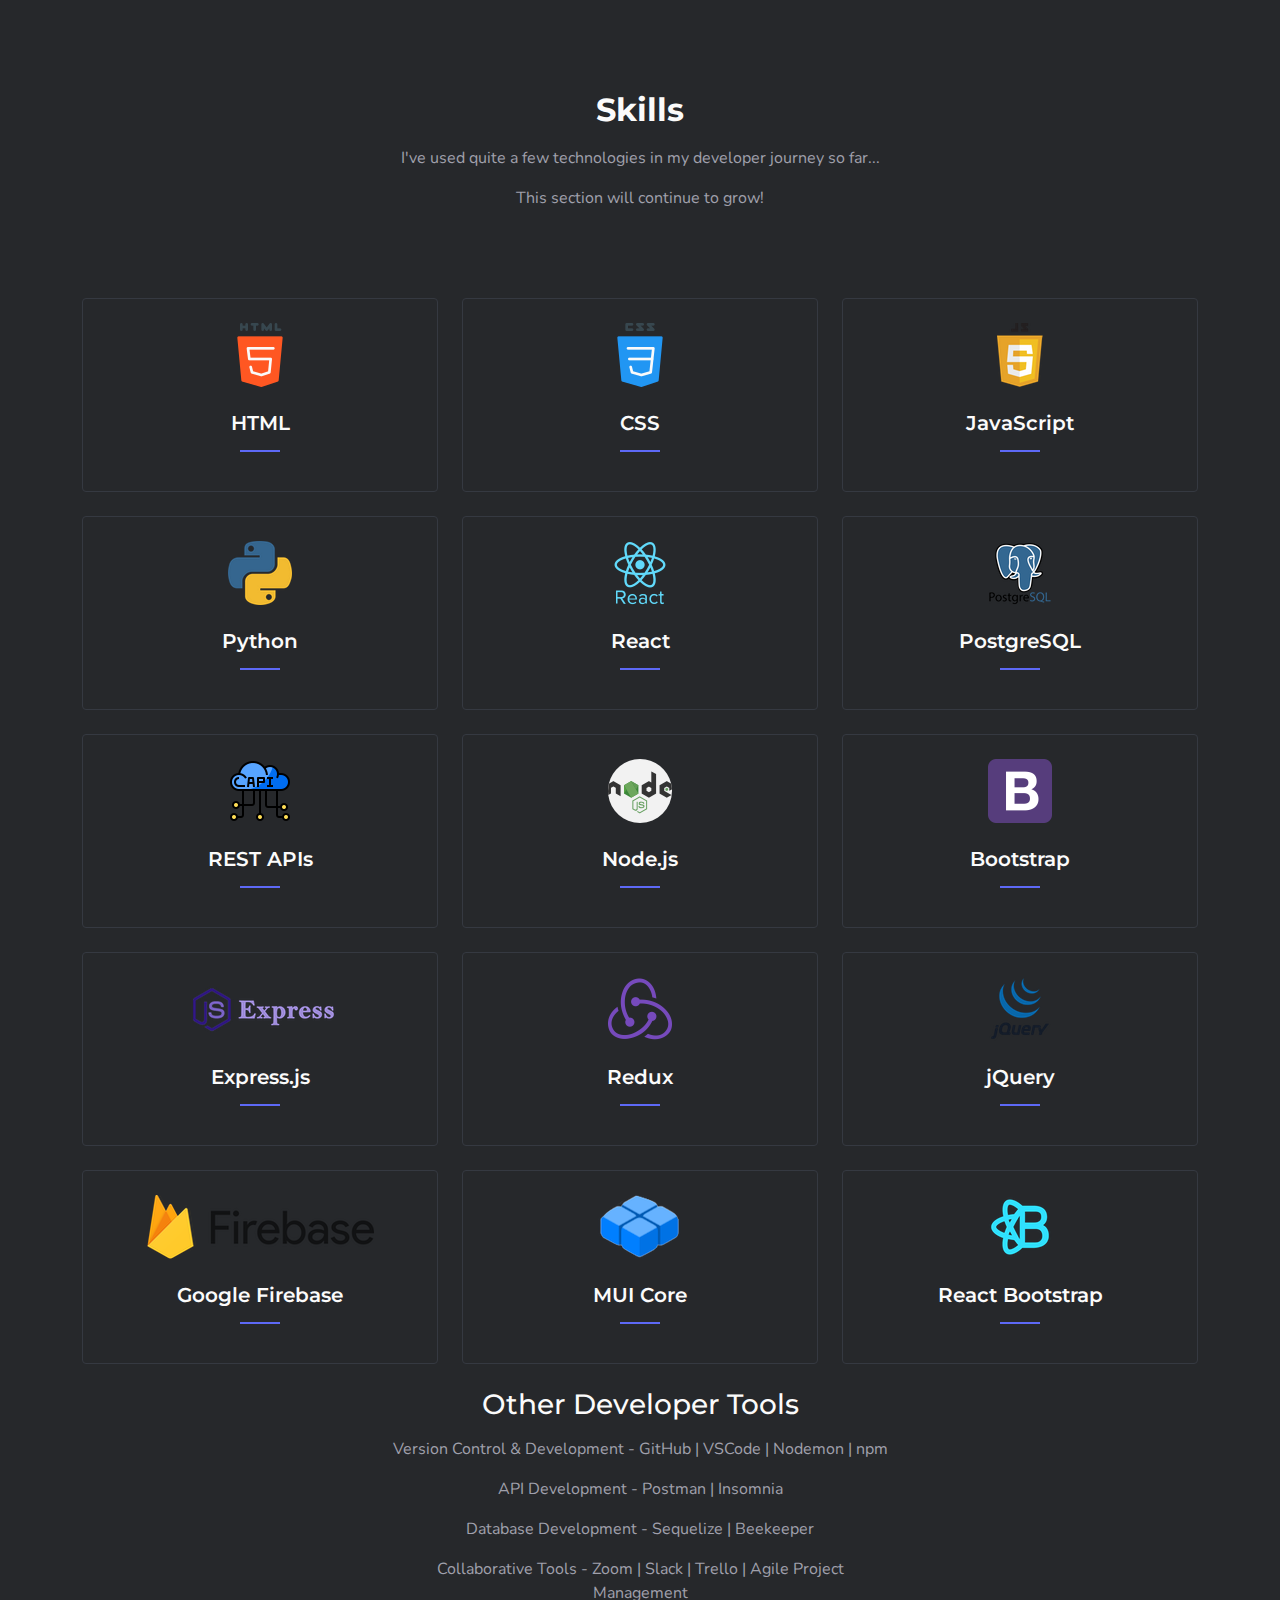
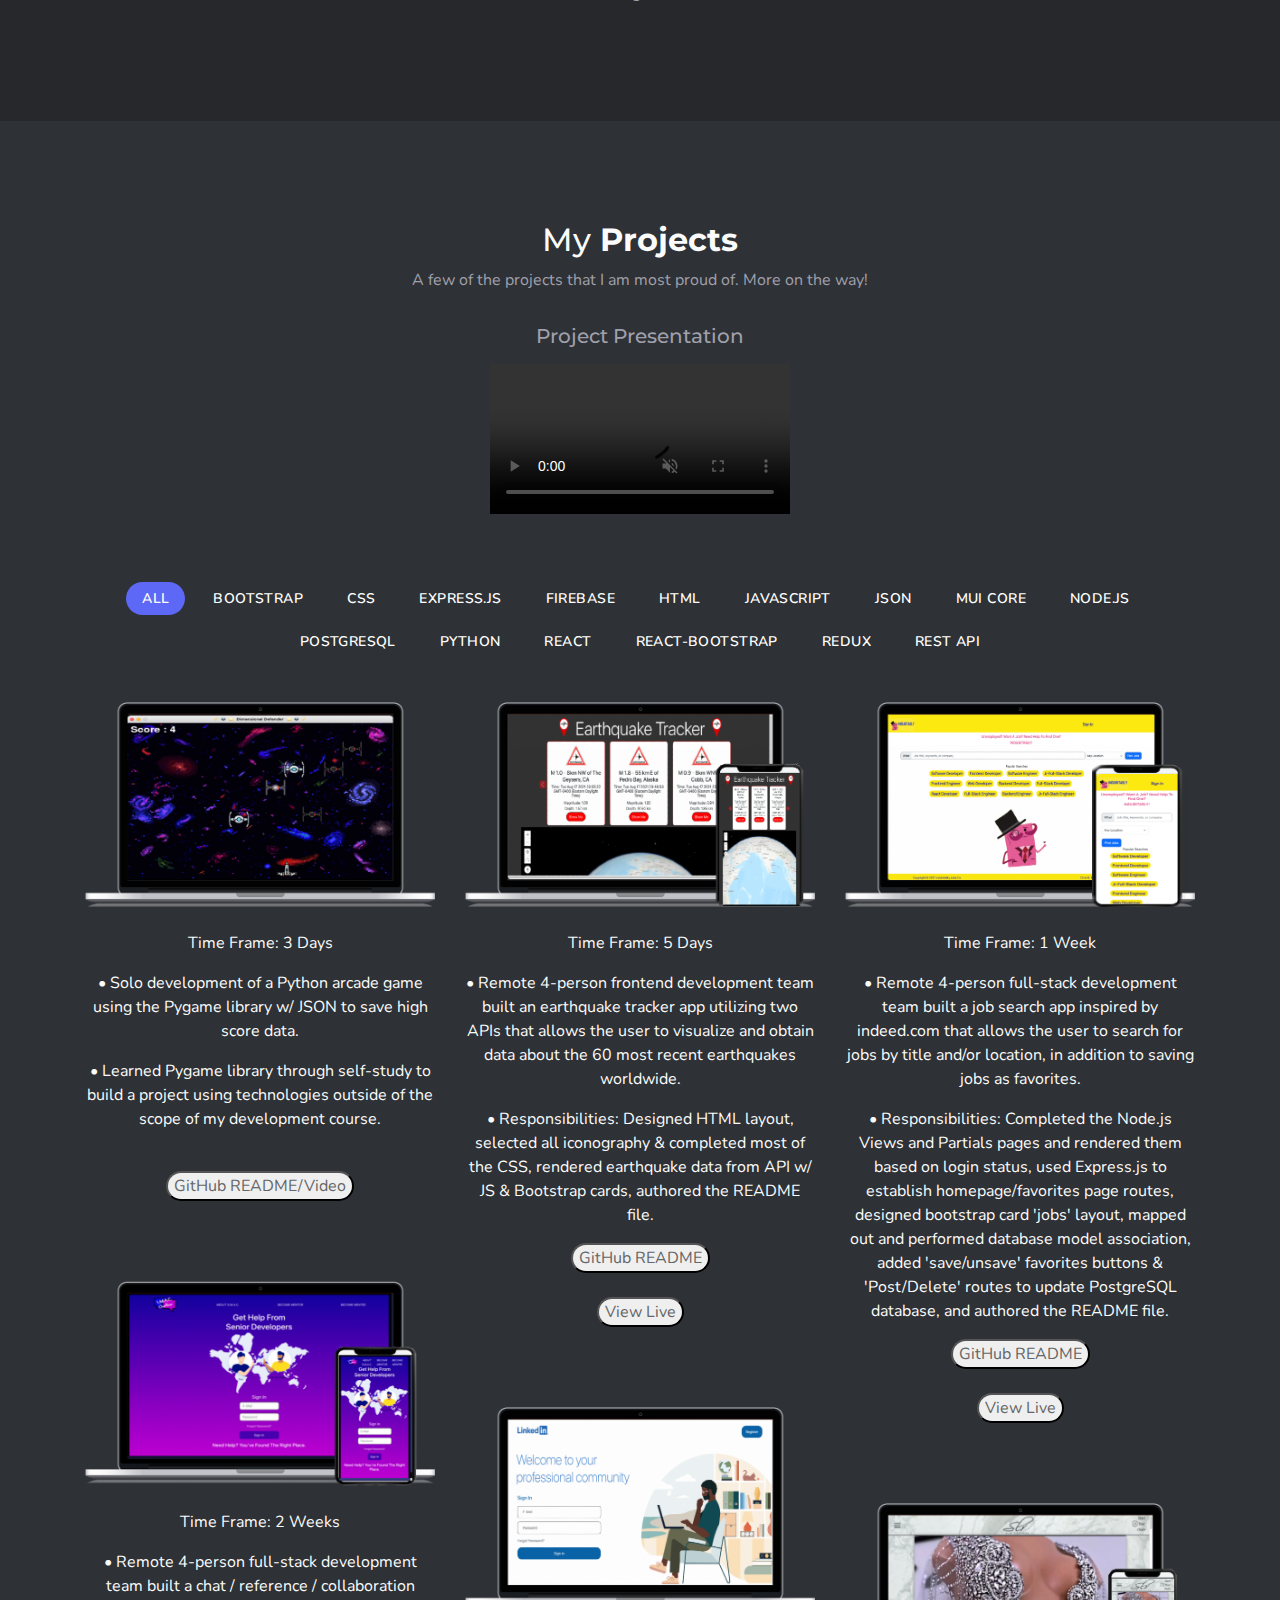
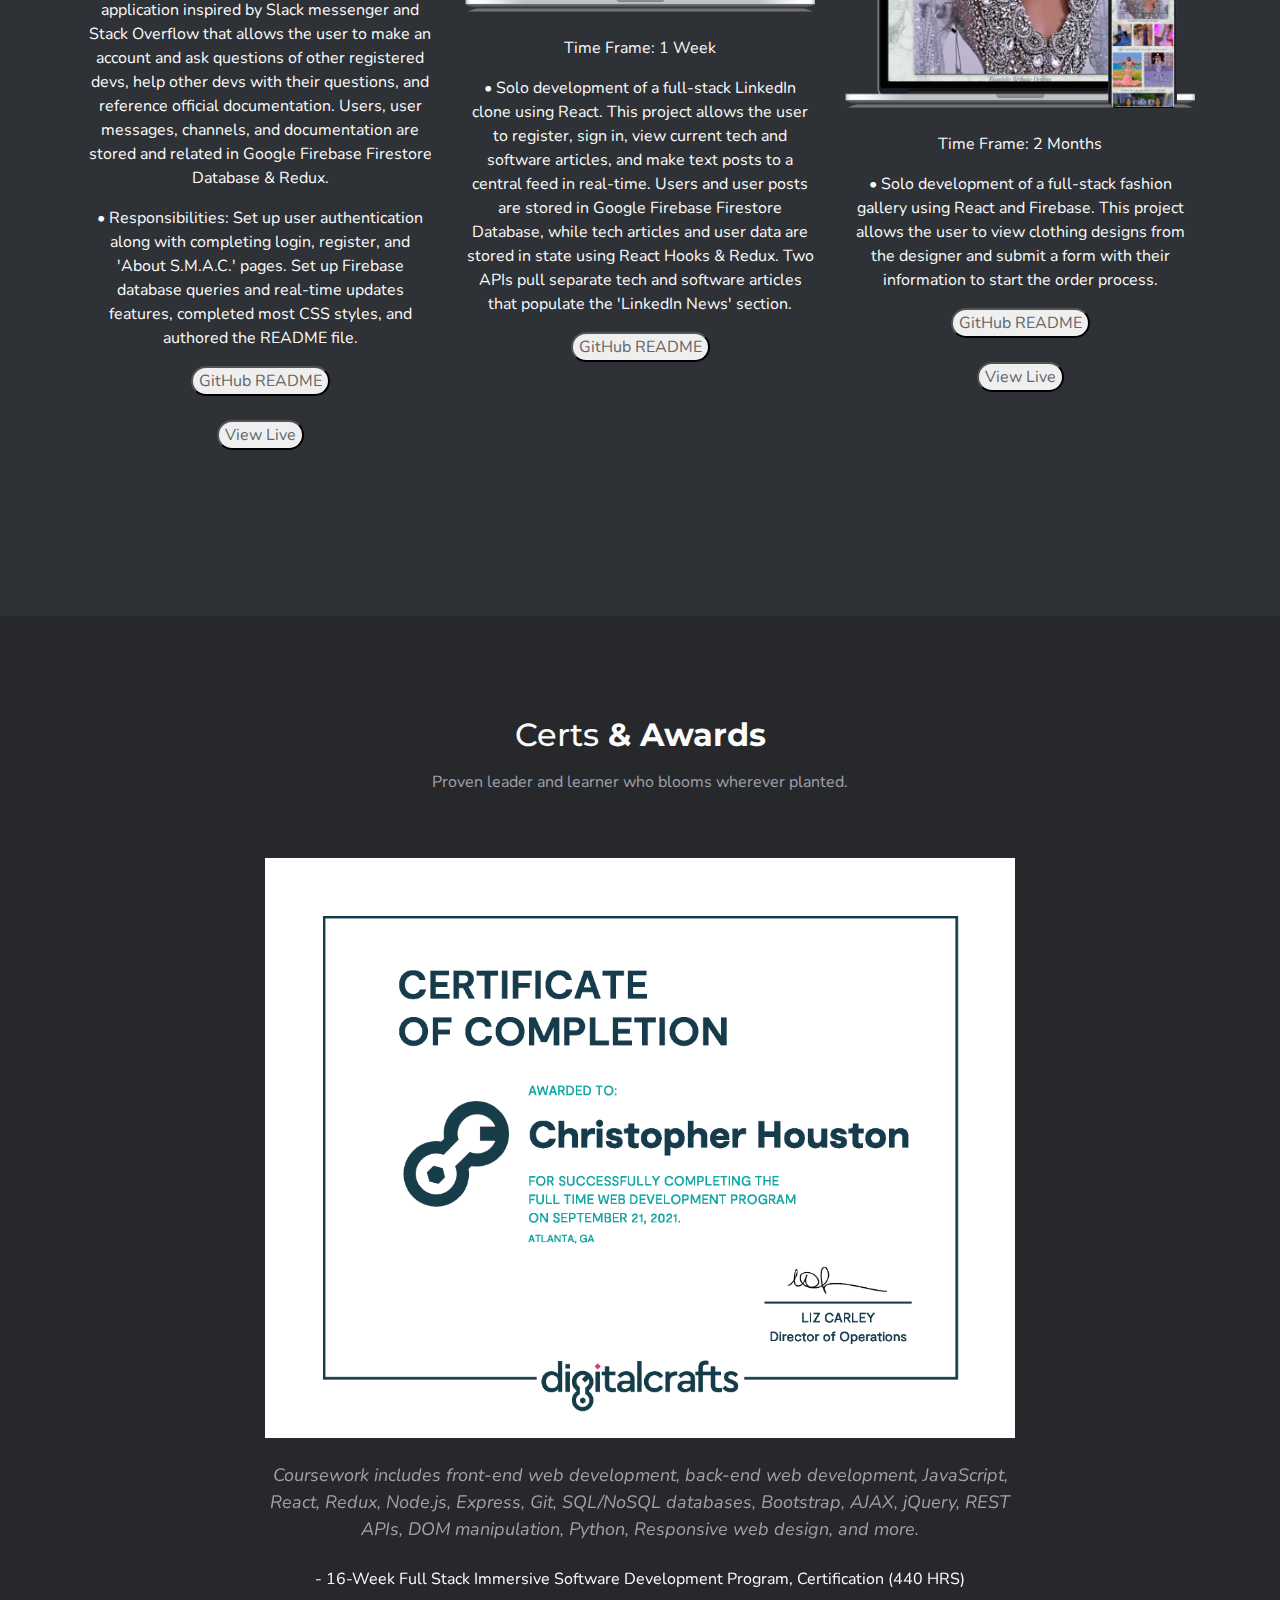
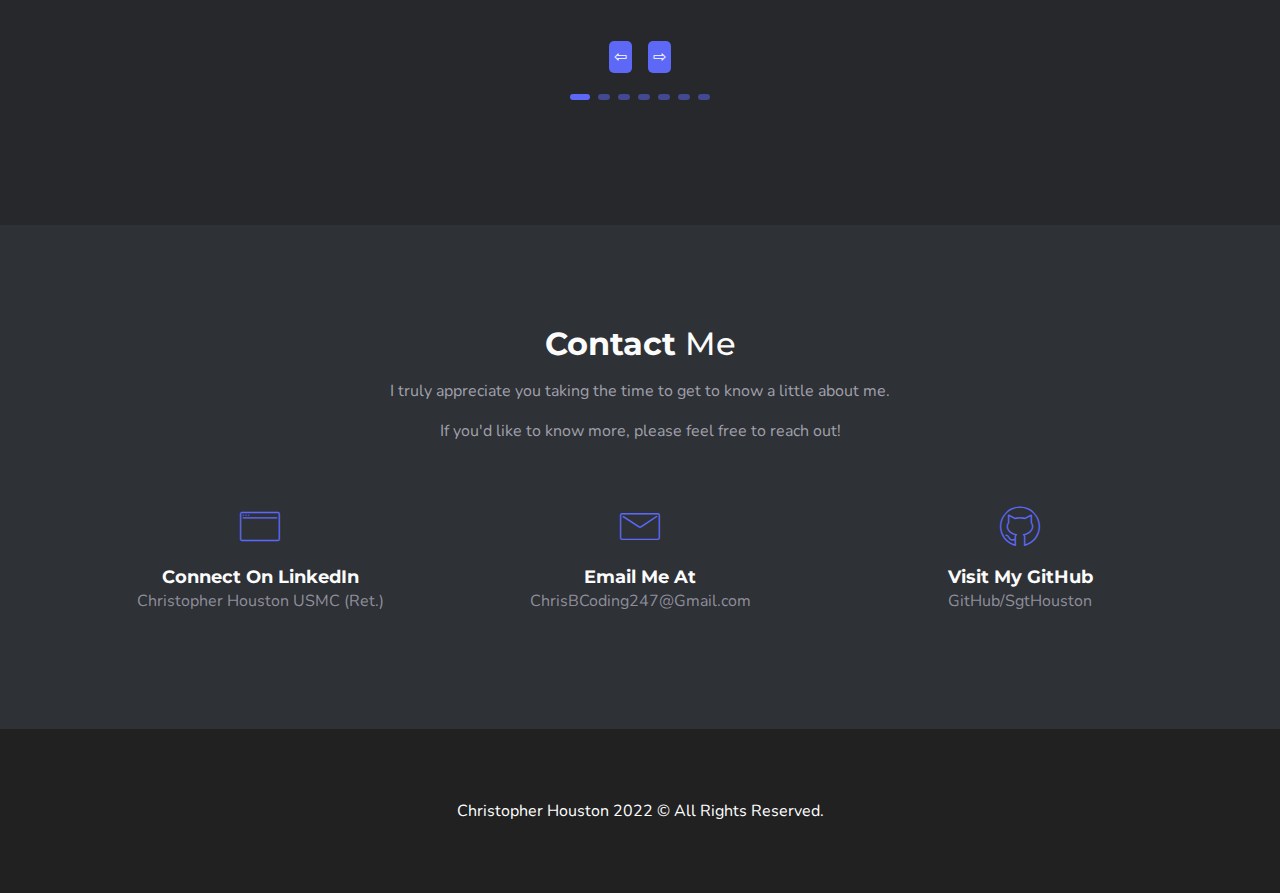
==== commit 012ffa3f: "rearranged projects for more symmetry" ====
--- a/index.html
+++ b/index.html
@@ -519,33 +519,6 @@
 
                 <!-- Project 4 -->
                 <div
-                    class="col-lg-4 work_item html css javascript bootstrap react-bootstrap api json react redux material firebase">
-                    <a href="images/works/LinkedIn.png" class="img-zoom">
-                        <div class="work_box">
-                            <div class="work_img">
-                                <img src="images/works/LinkedIn.png" class="img-fluid mx-auto d-block rounded"
-                                    alt="work-img">
-                            </div>
-                            <div class="work_detail">
-                                <p class="mb-2">LinkedIn </p>
-                                <h4 class="mb-0">Desktop Website Mockup</h4>
-                            </div>
-                        </div>
-                    </a>
-                    <br />
-                    <p>Time Frame: 1 Week </p>
-                    <p>• Solo development of a full-stack LinkedIn clone using React. This project allows the user to
-                        register, sign in, view current tech and software articles, and make text posts to a central
-                        feed in real-time. Users and user posts are stored in Google Firebase Firestore Database, while
-                        tech articles and user data are stored in state using React Hooks & Redux. Two APIs pull
-                        separate tech and software articles that populate the 'LinkedIn News' section.</p>
-
-                    <button><a href="https://github.com/SgtHouston/LinkedInClone/blob/main/README.md "
-                            title="View Readme">GitHub README</a></button>
-                </div>
-
-                <!-- Project 5 -->
-                <div
                     class="col-lg-4 work_item react redux firebase material html css javascript react-bootstrap bootstrap json ">
                     <a href="images/works/SMAC-Overflow.png" class="img-zoom">
                         <div class="work_box">
@@ -576,6 +549,33 @@
                     <br />
                     <button><a href="https://smac-overflow.netlify.app/" title="View S.M.A.C. Overflow">View Live
                         </a></button>
+                </div>
+
+                <!-- Project 5 -->
+                <div
+                    class="col-lg-4 work_item html css javascript bootstrap react-bootstrap api json react redux material firebase">
+                    <a href="images/works/LinkedIn.png" class="img-zoom">
+                        <div class="work_box">
+                            <div class="work_img">
+                                <img src="images/works/LinkedIn.png" class="img-fluid mx-auto d-block rounded"
+                                    alt="work-img">
+                            </div>
+                            <div class="work_detail">
+                                <p class="mb-2">LinkedIn </p>
+                                <h4 class="mb-0">Desktop Website Mockup</h4>
+                            </div>
+                        </div>
+                    </a>
+                    <br />
+                    <p>Time Frame: 1 Week </p>
+                    <p>• Solo development of a full-stack LinkedIn clone using React. This project allows the user to
+                        register, sign in, view current tech and software articles, and make text posts to a central
+                        feed in real-time. Users and user posts are stored in Google Firebase Firestore Database, while
+                        tech articles and user data are stored in state using React Hooks & Redux. Two APIs pull
+                        separate tech and software articles that populate the 'LinkedIn News' section.</p>
+
+                    <button><a href="https://github.com/SgtHouston/LinkedInClone/blob/main/README.md "
+                            title="View Readme">GitHub README</a></button>
                 </div>
 
                 <!-- Project 6 -->
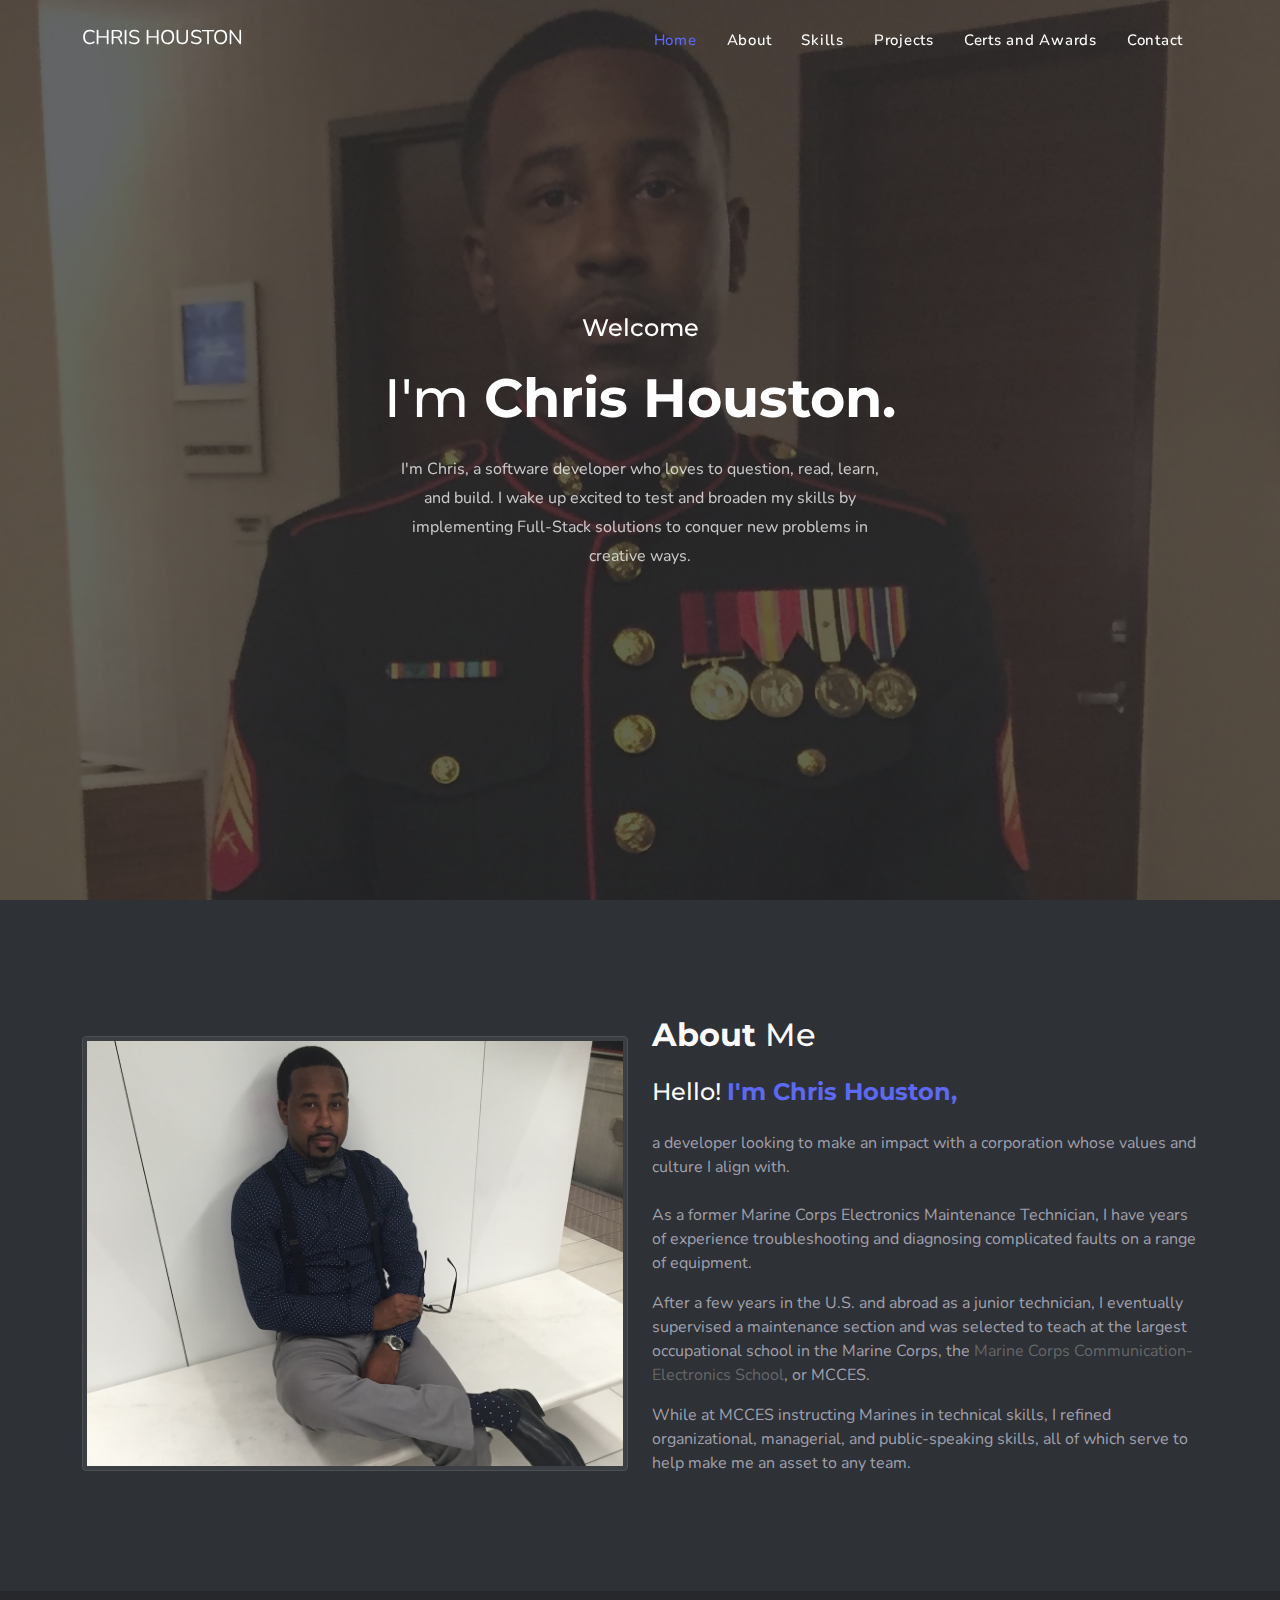
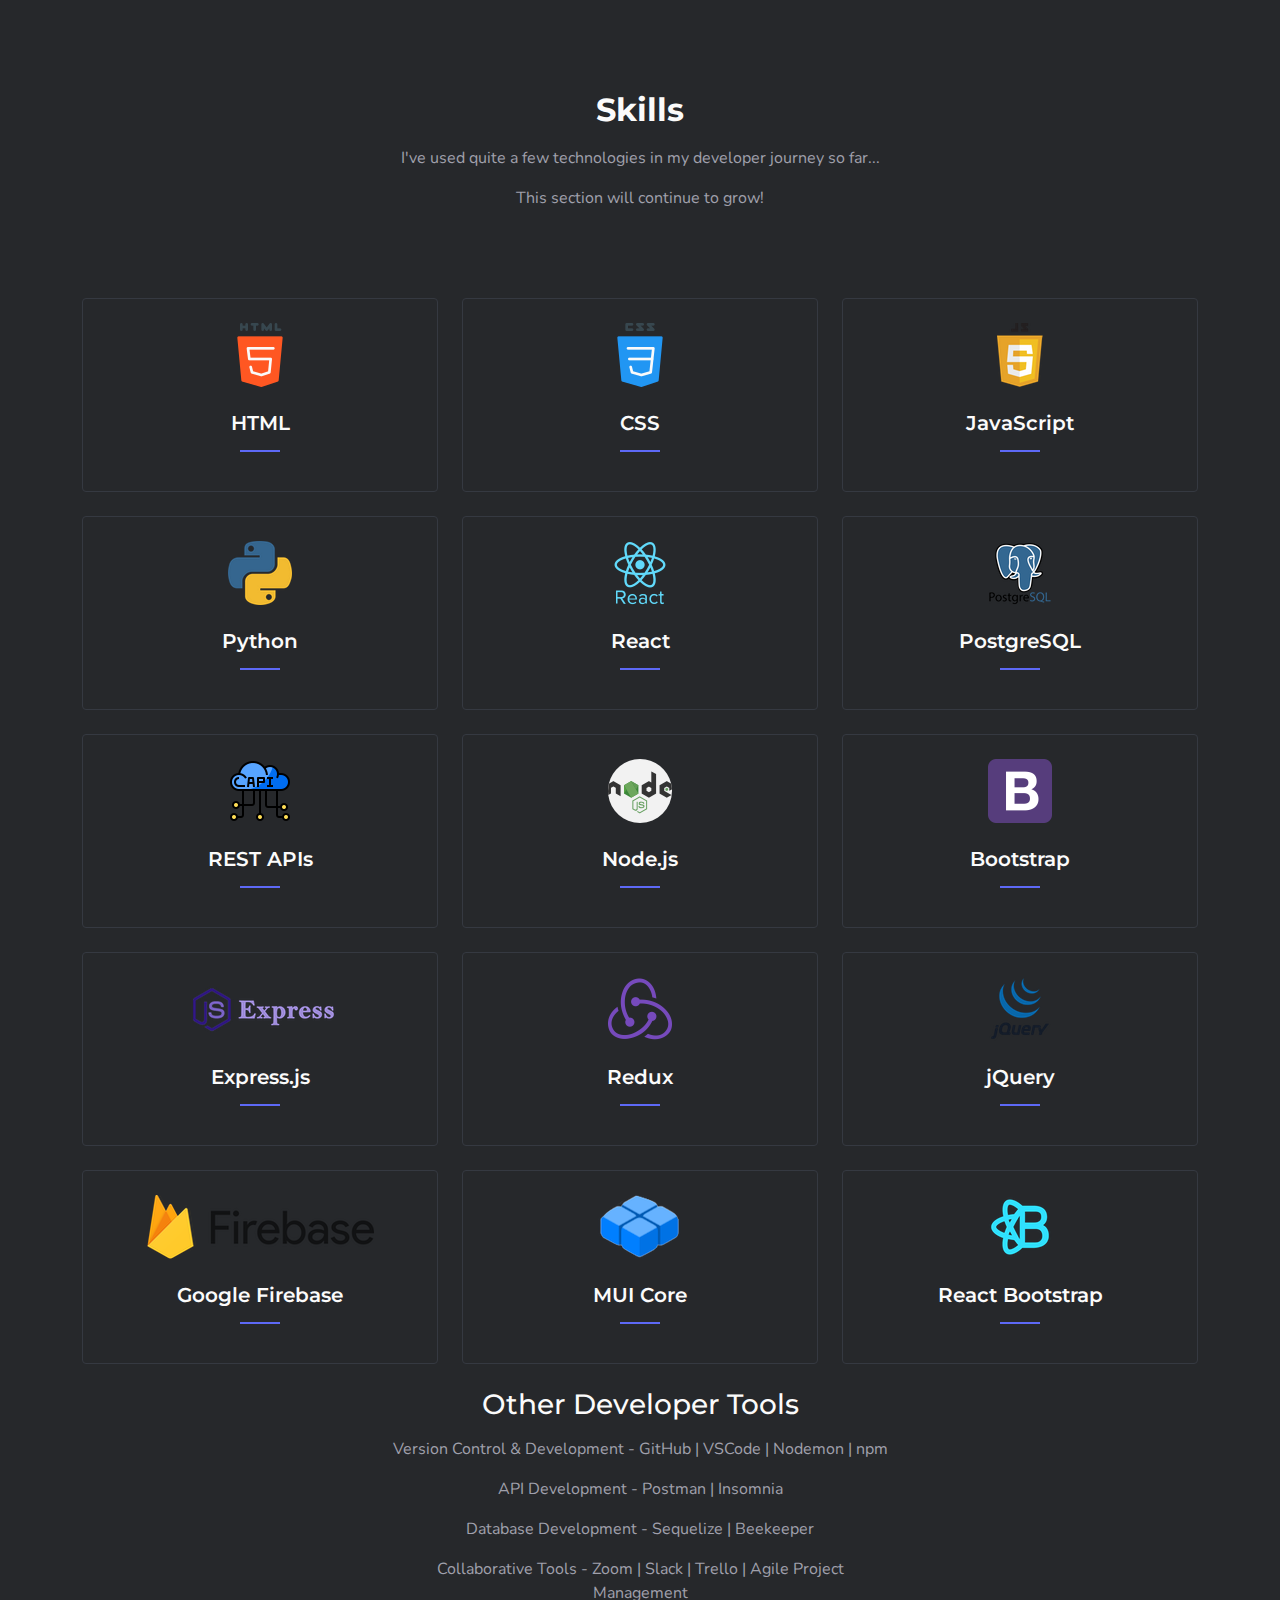
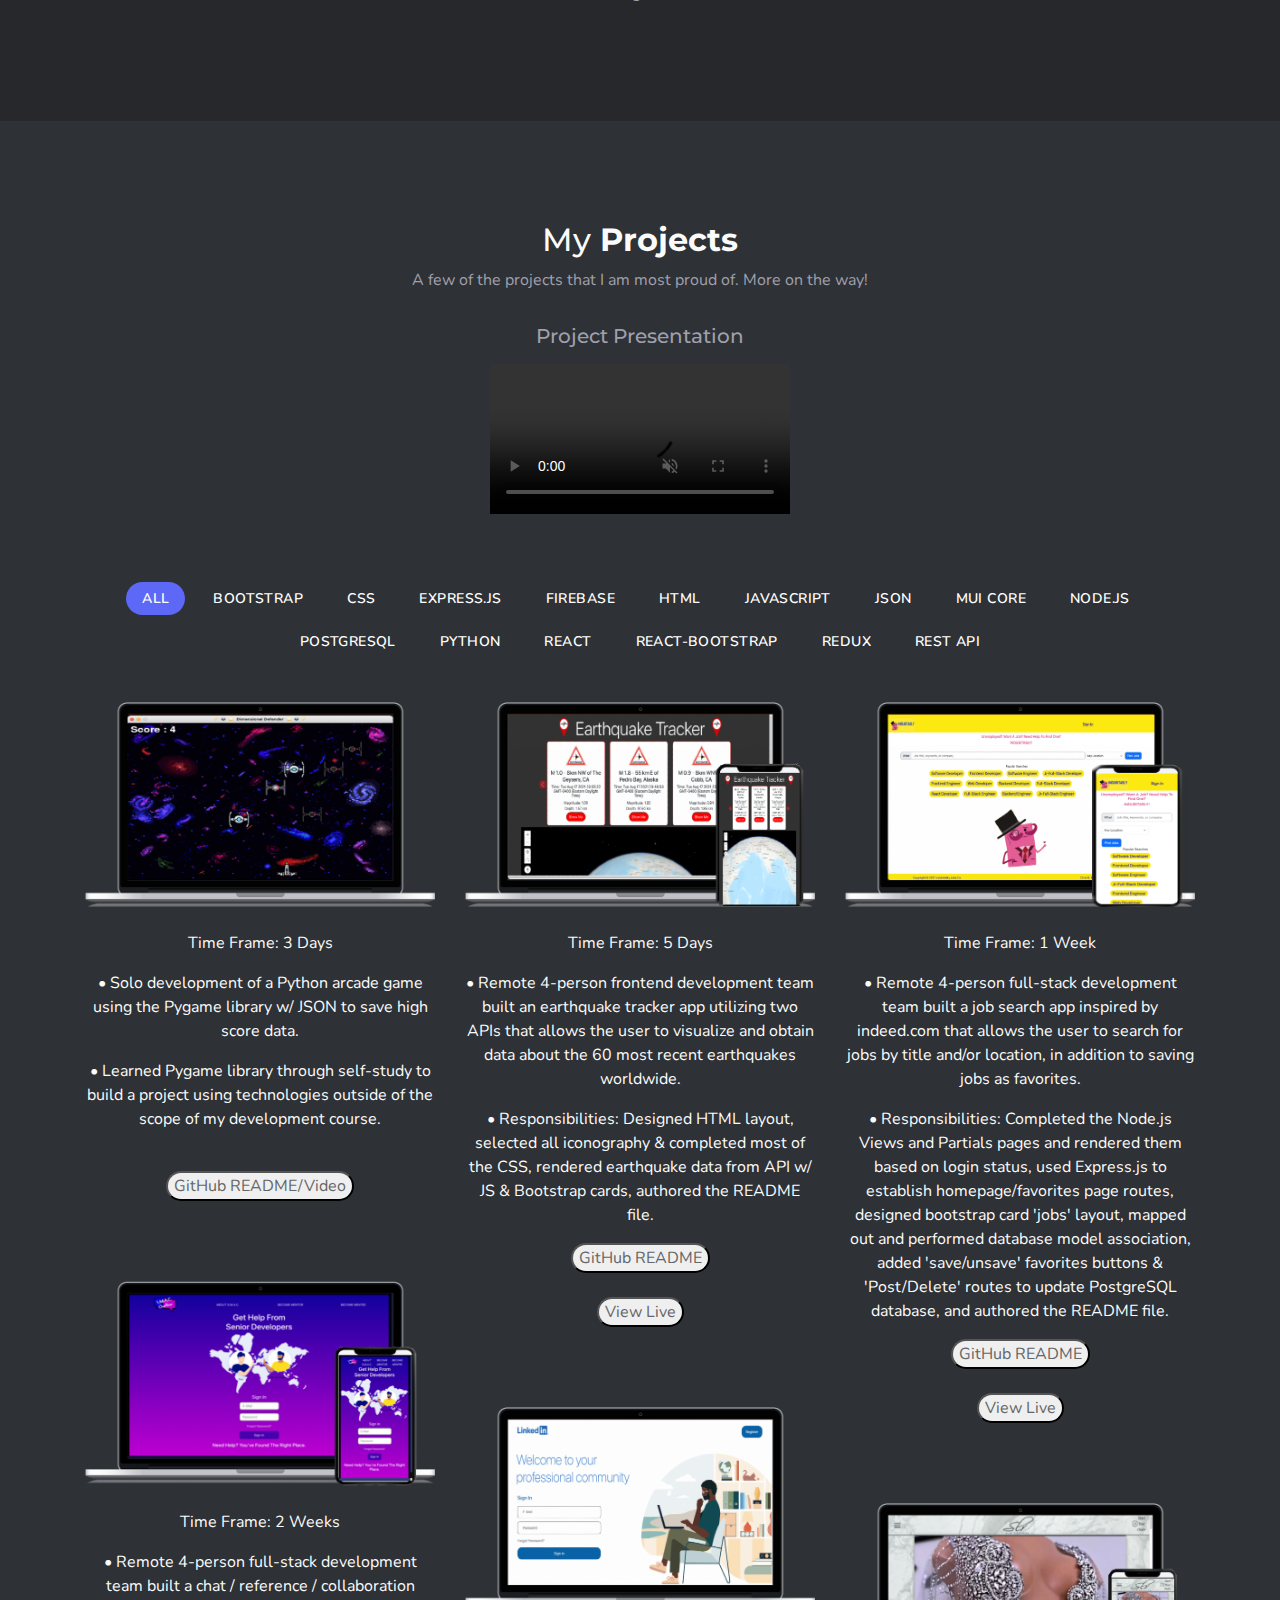
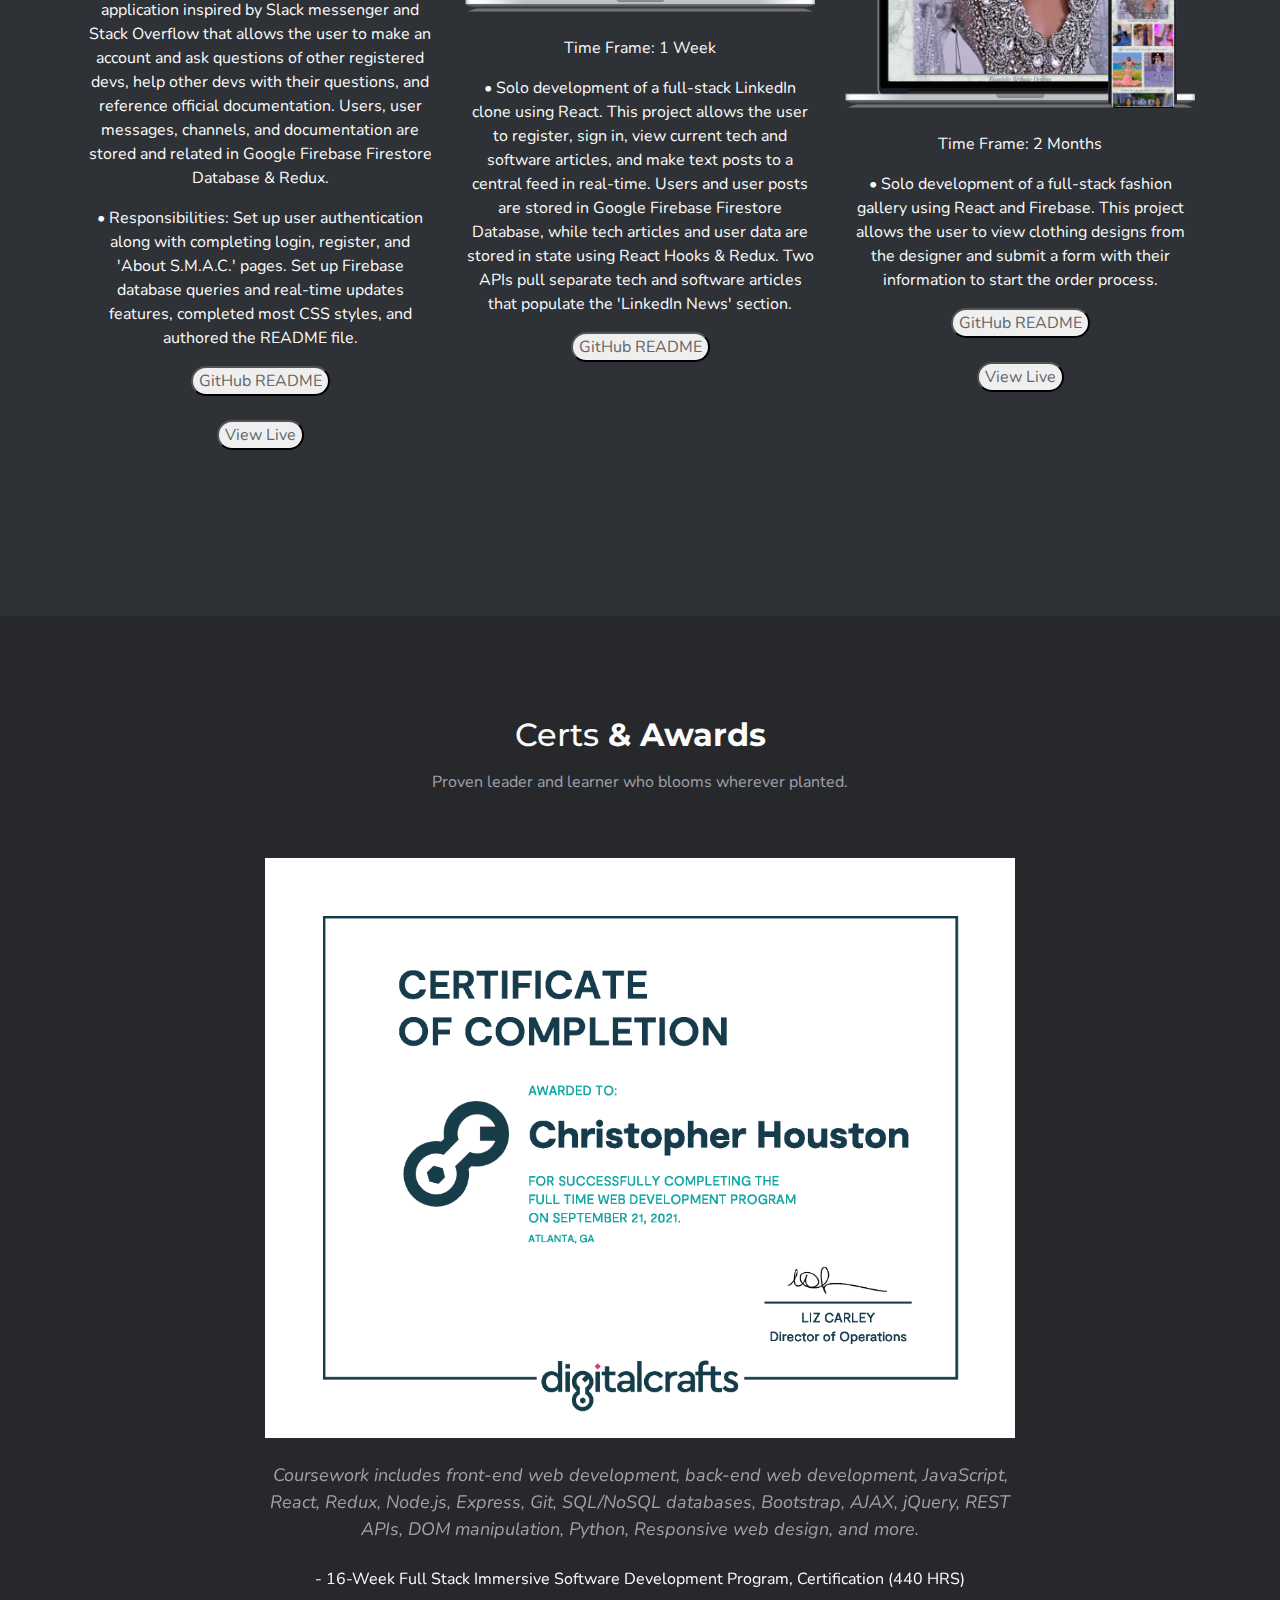
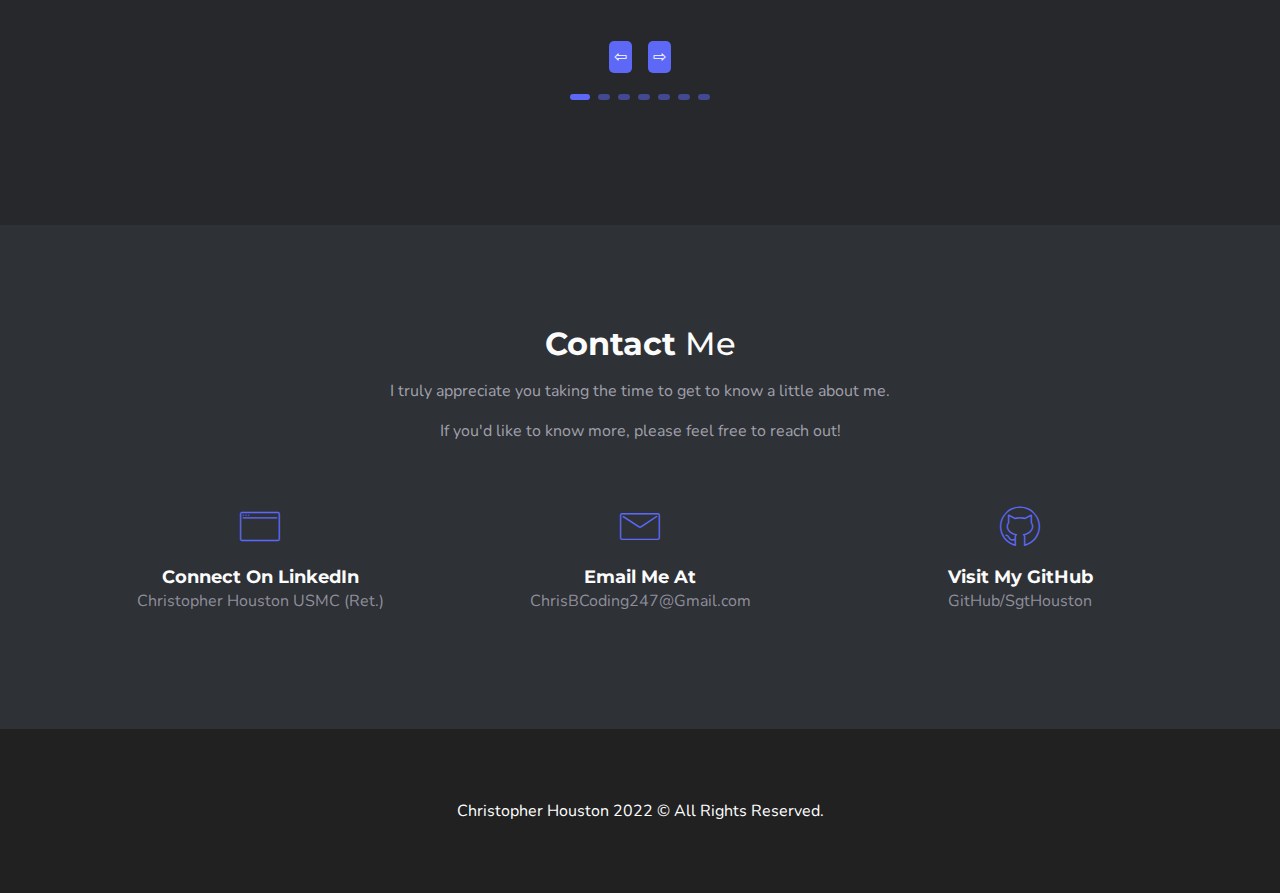
==== commit a2027884: "removed download resume button" ====
--- a/index.html
+++ b/index.html
@@ -92,10 +92,10 @@
                         <p class="text-white mx-auto header-desc mt-4">I'm Chris, a software developer who loves to
                             question, read, learn, and build. I wake up excited to test and broaden my skills by
                             implementing Full-Stack solutions to conquer new problems in creative ways.</p>
-                        <div class="mt-4 pt-2">
+                        <!-- <div class="mt-4 pt-2">
                             <a href="images/Houston_Chris Resume 2022.pdf" class="btn btn-outline-custom btn-round"
                                 title="Click To Download Resume 😃" download>Download Resume</a>
-                        </div>
+                        </div> -->
                     </div>
                 </div>
             </div>
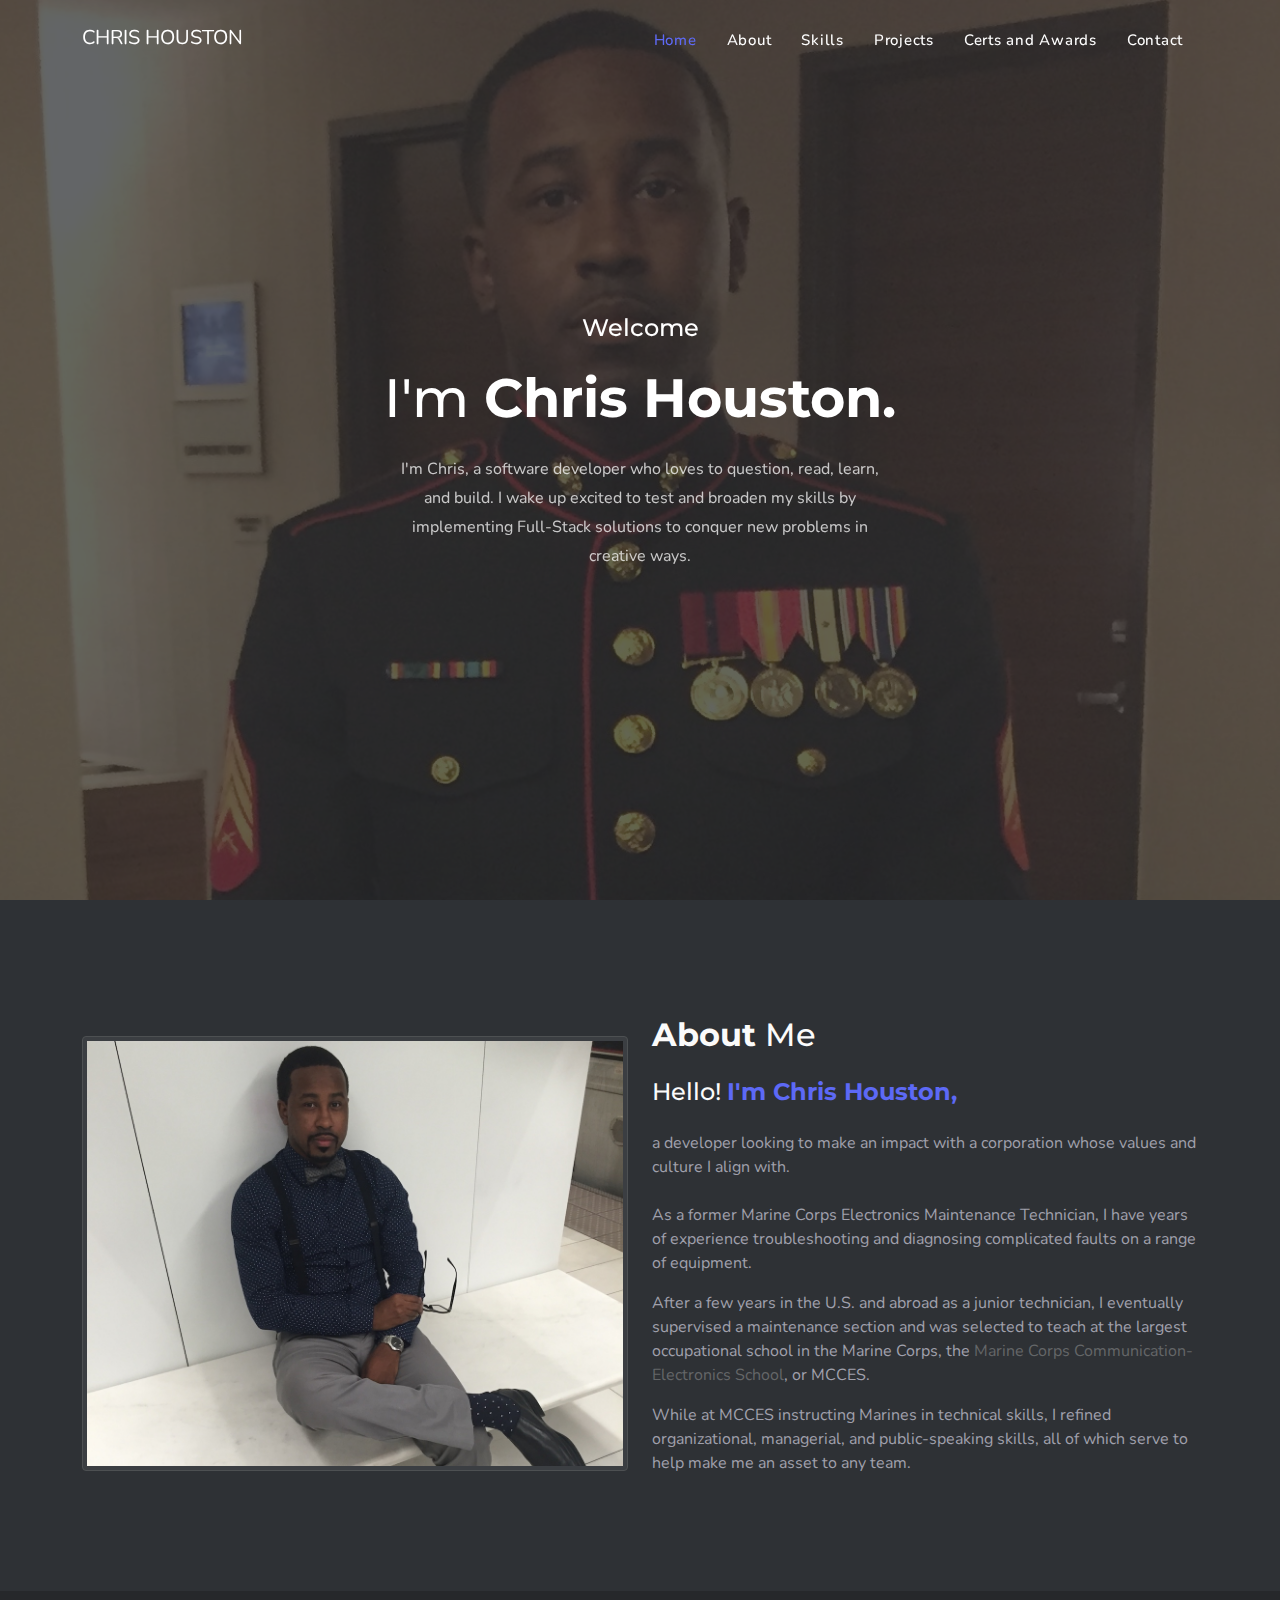
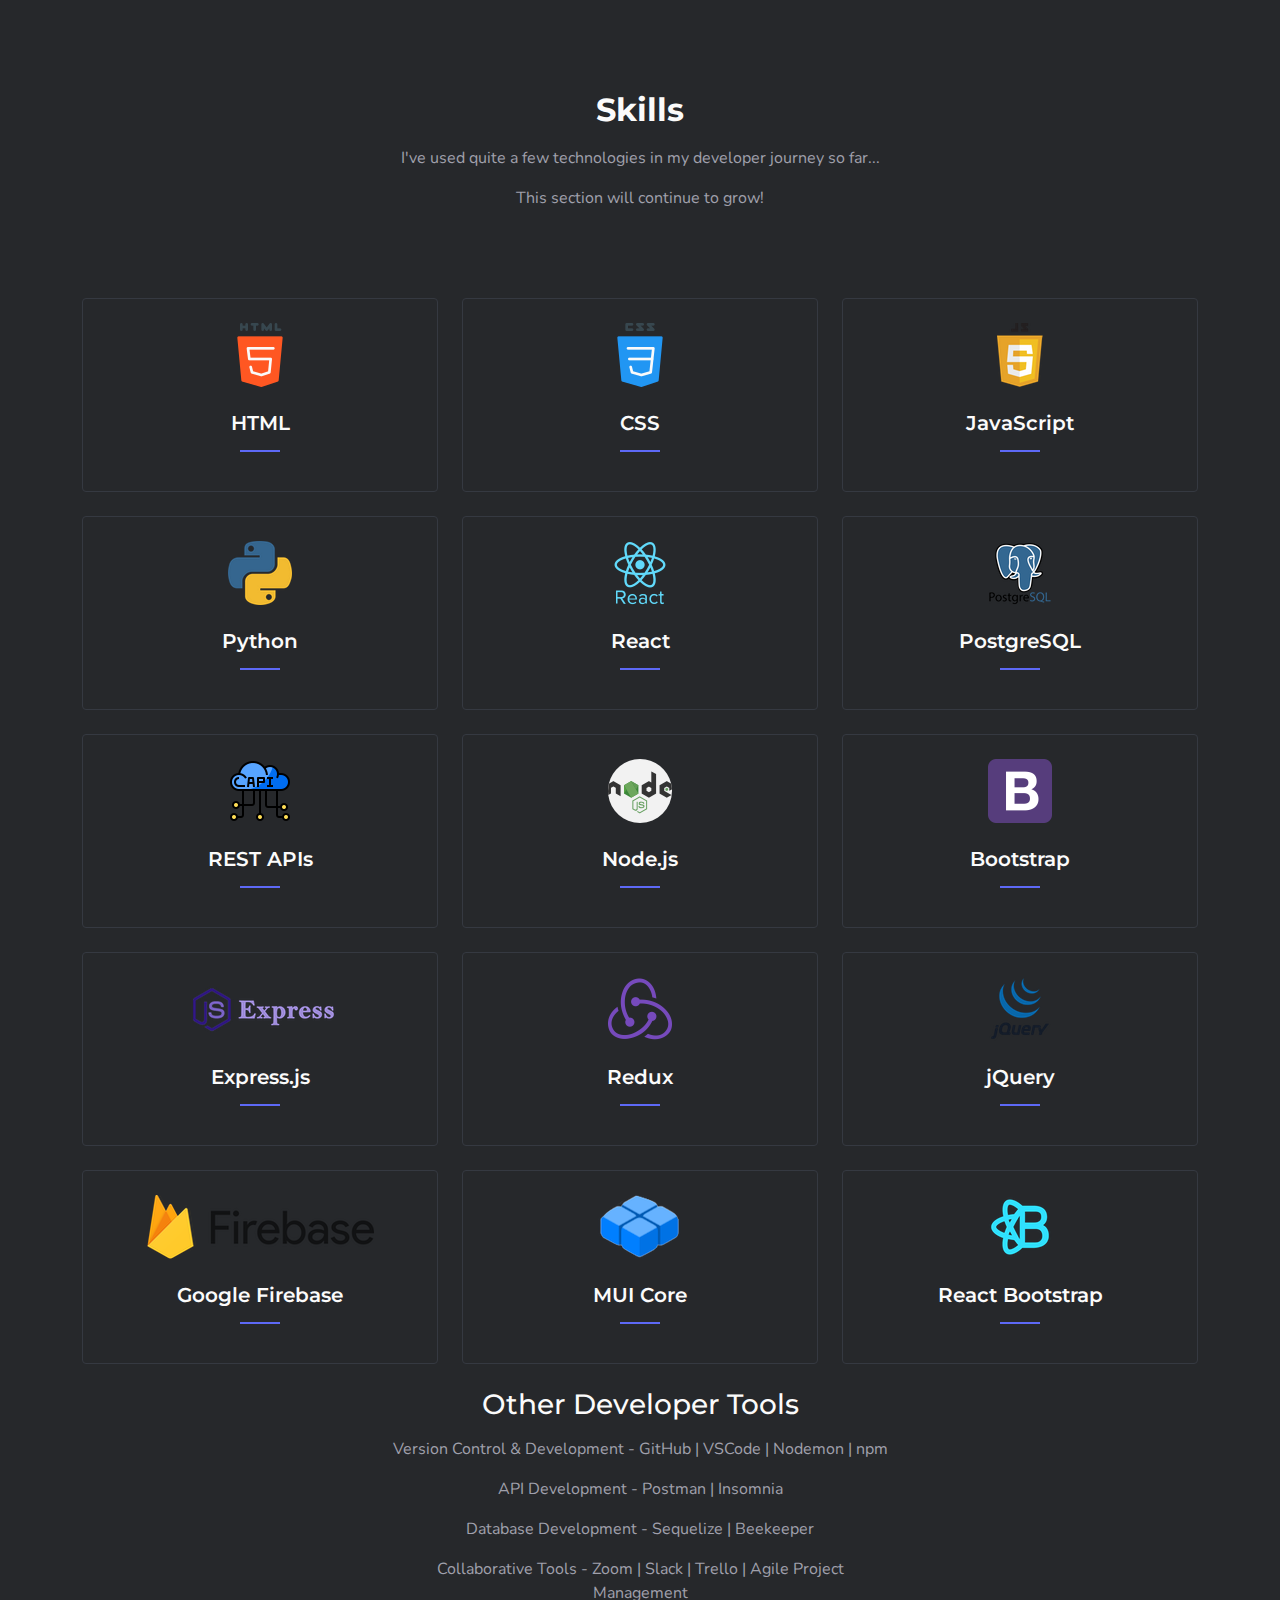
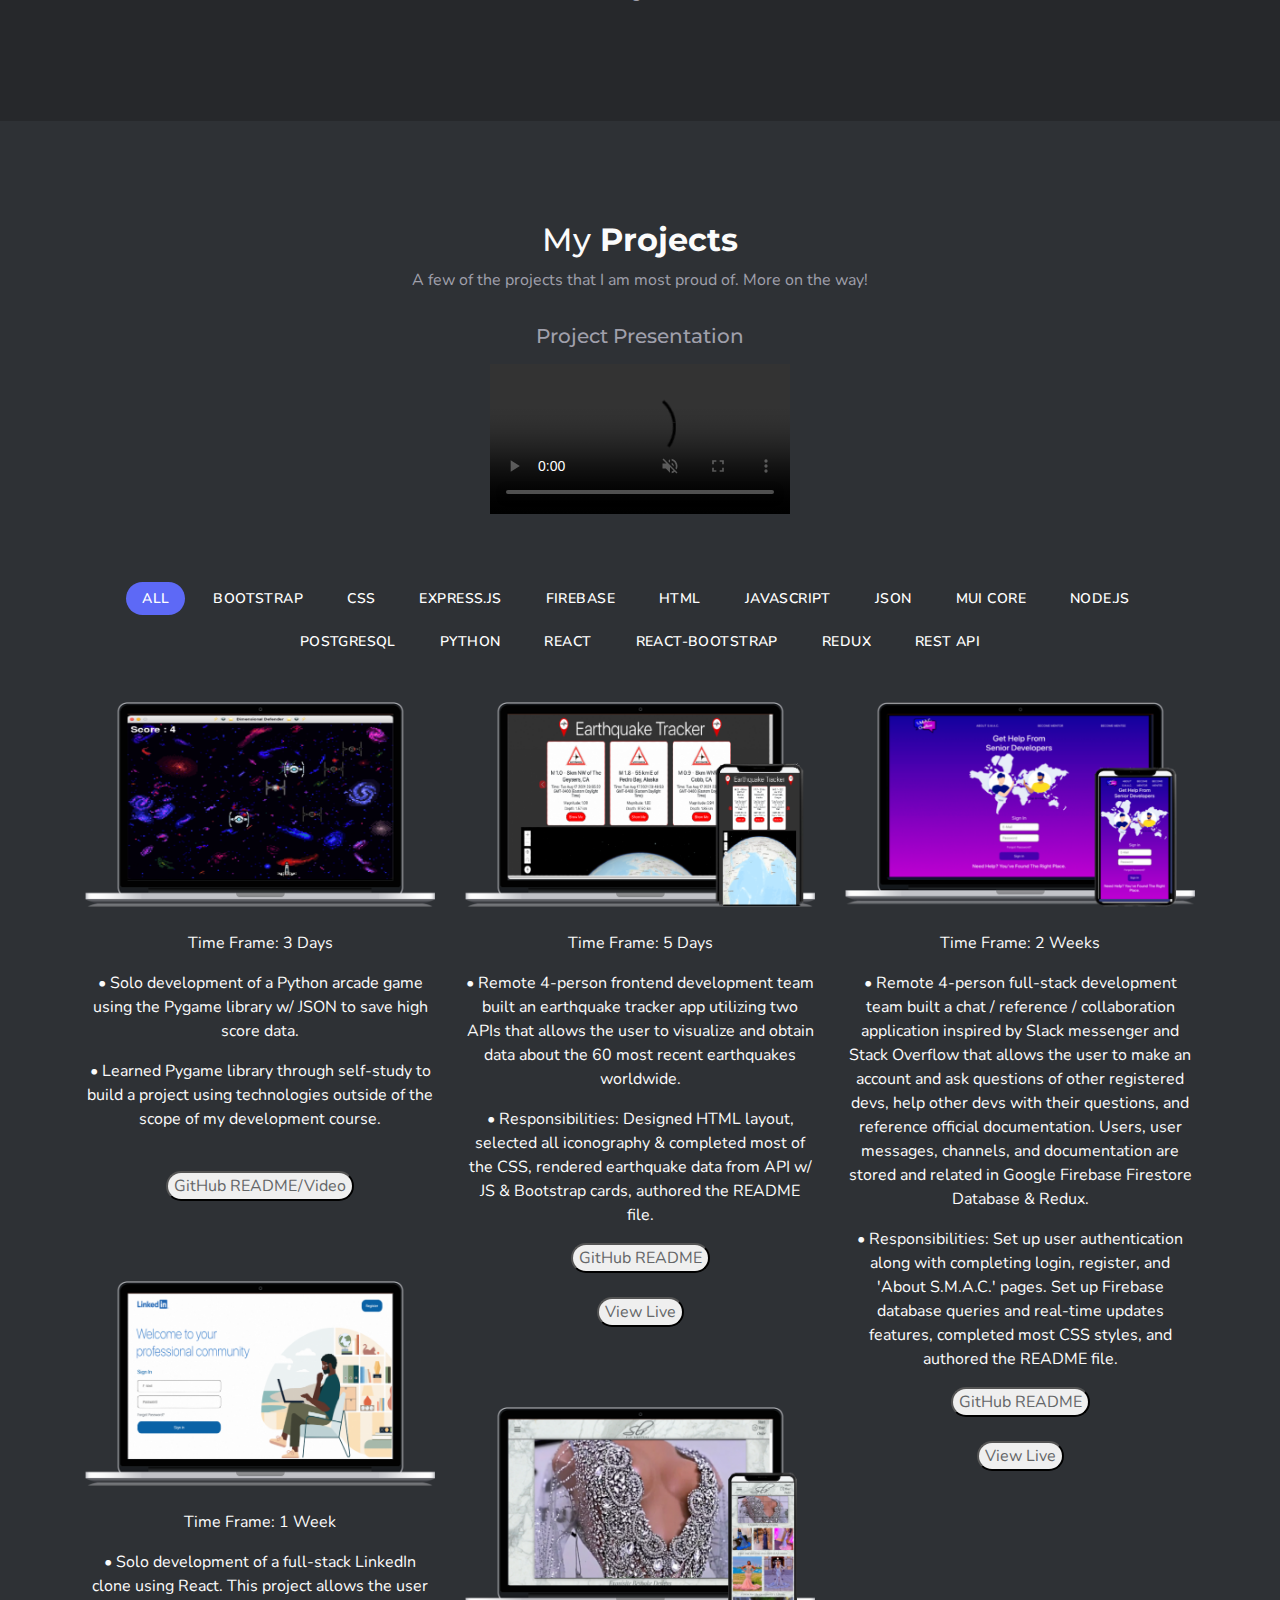
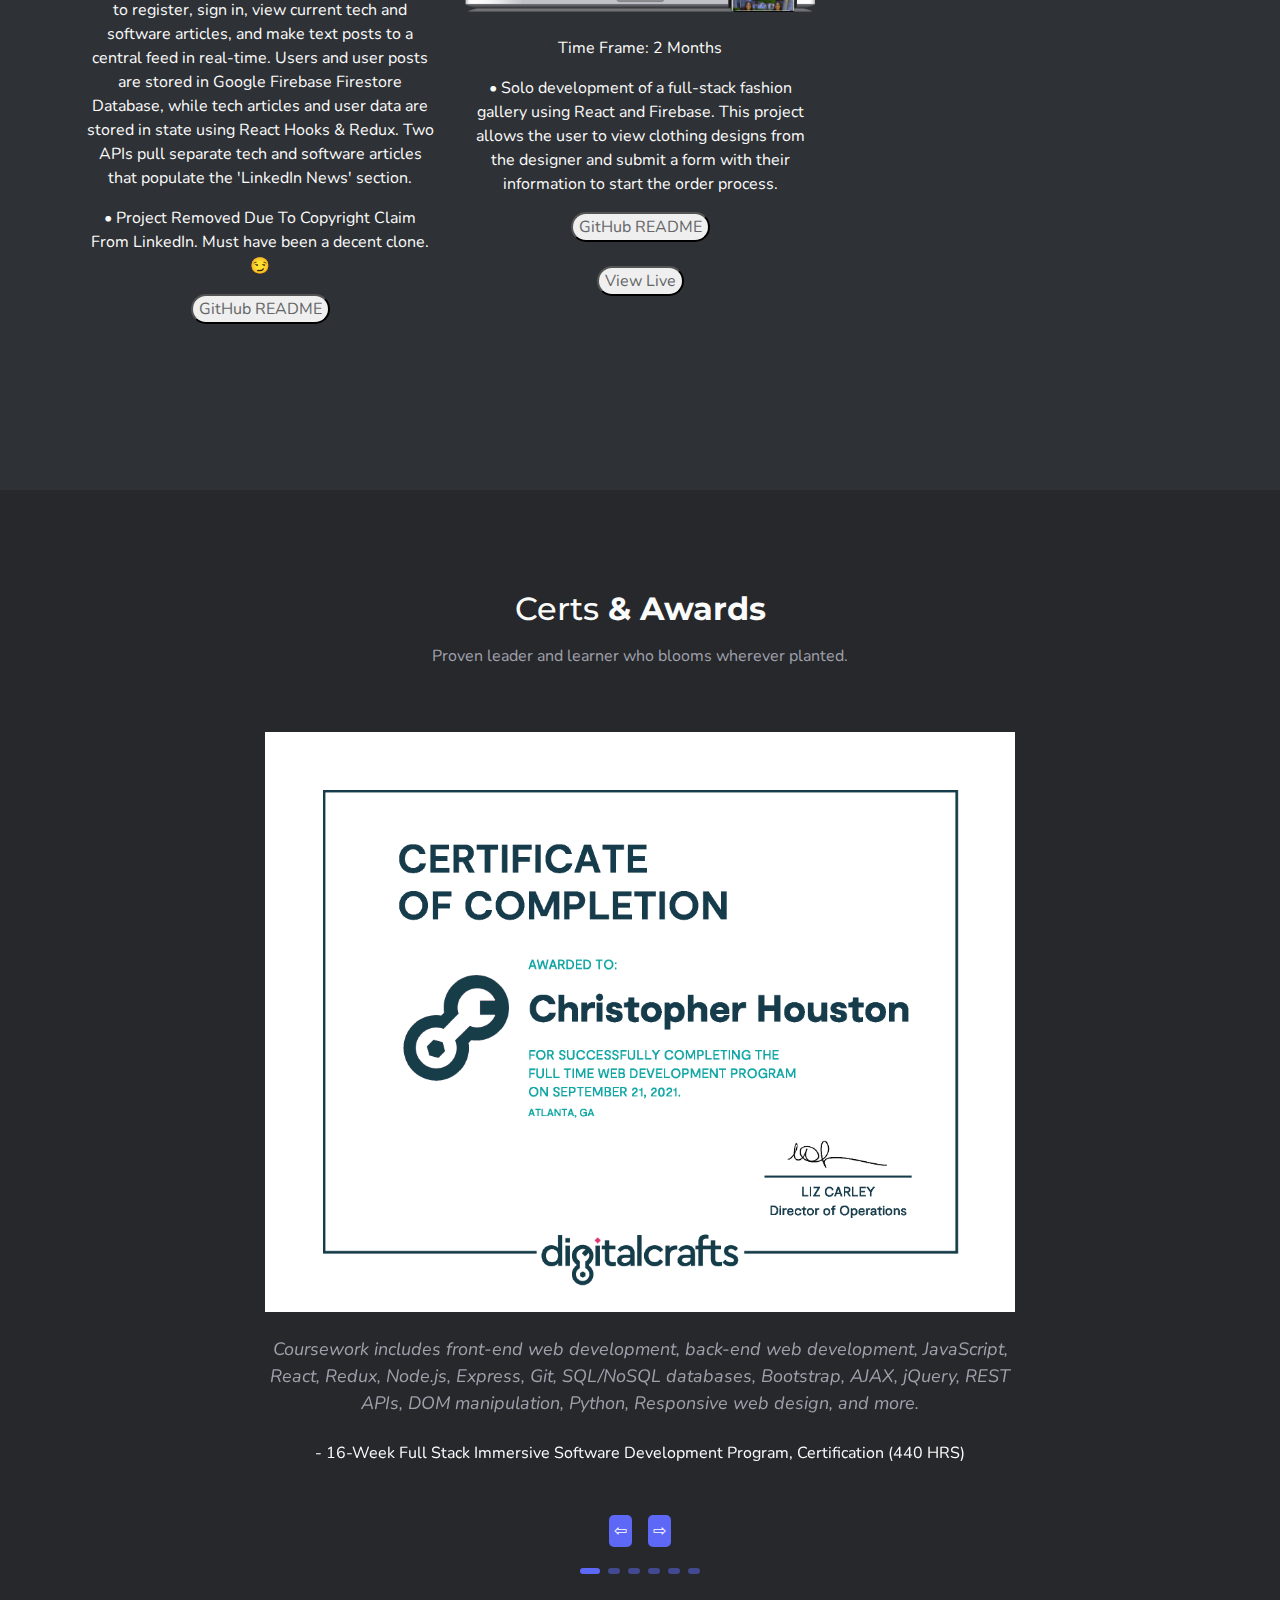
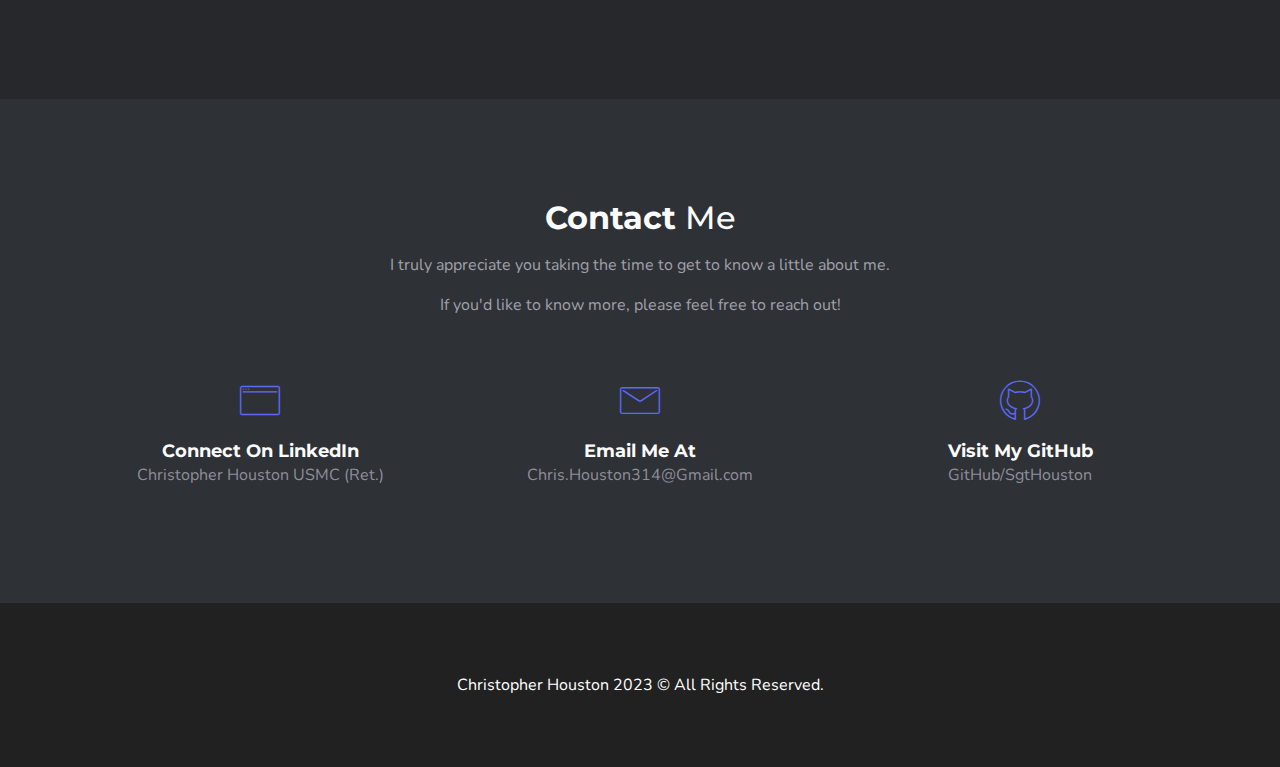
==== commit 1cb088e6: "updated carousel + projects" ====
--- a/index.html
+++ b/index.html
@@ -484,7 +484,7 @@
                             Live</a></button>
                 </div>
 
-                <!-- Project 3 -->
+                <!-- Project 3
                 <div class="col-lg-4 work_item html css javascript nodejs postgresql bootstrap json express">
                     <a href="images/works/Indubitably.png" class="img-zoom">
                         <div class="work_box">
@@ -514,7 +514,7 @@
                     <br />
                     <br />
                     <button><a href="https://Indubitably.app" title="View Indubitably">View Live </a></button>
-                </div>
+                </div> -->
 
 
                 <!-- Project 4 -->
@@ -574,6 +574,8 @@
                         tech articles and user data are stored in state using React Hooks & Redux. Two APIs pull
                         separate tech and software articles that populate the 'LinkedIn News' section.</p>
 
+                    <p>• Project Removed Due To Copyright Claim From LinkedIn. Must have been a decent clone. 😏</p>
+
                     <button><a href="https://github.com/SgtHouston/LinkedInClone/blob/main/README.md "
                             title="View Readme">GitHub README</a></button>
                 </div>
@@ -722,7 +724,7 @@
                         </div>
 
                         <!-- CERT 7 -->
-                        <div class="text-center testi_boxes mx-auto">
+                        <!-- <div class="text-center testi_boxes mx-auto">
                             <div class="tam_testi_icon text-custom">
                                 <img height="500" width="1600" src="images/Awards.png">
                             </div>
@@ -731,7 +733,7 @@
                                 <p class="client_name text-center mb-0 mt-4">United States Marine Corps <span
                                         class="fw-bold"></span>- Awards and Honors</p>
                             </div>
-                        </div>
+                        </div> -->
 
                         <!-- END CERT CAROUSEL  -->
 
@@ -790,7 +792,7 @@
                         <div class="mt-3">
                             <h5 class="mb-0 contact_detail-title fw-bold">Email Me At</h5>
                             <p class="text-muted"><a class="contactlink" title="E-Mail Me"
-                                    href="mailto: ChrisBCoding247@gmail.com">ChrisBCoding247@Gmail.com</a></p>
+                                    href="mailto: Chris.Houston314@gmail.com">Chris.Houston314@Gmail.com</a></p>
                         </div>
                     </div>
                 </div>
@@ -863,7 +865,7 @@
 
     <!--START FOOTER-->
     <footer class="footer bg-light text-white text-center">
-        Christopher Houston 2022 &copy; All Rights Reserved.
+        Christopher Houston 2023 &copy; All Rights Reserved.
     </footer>
     <!--END FOOTER-->
 
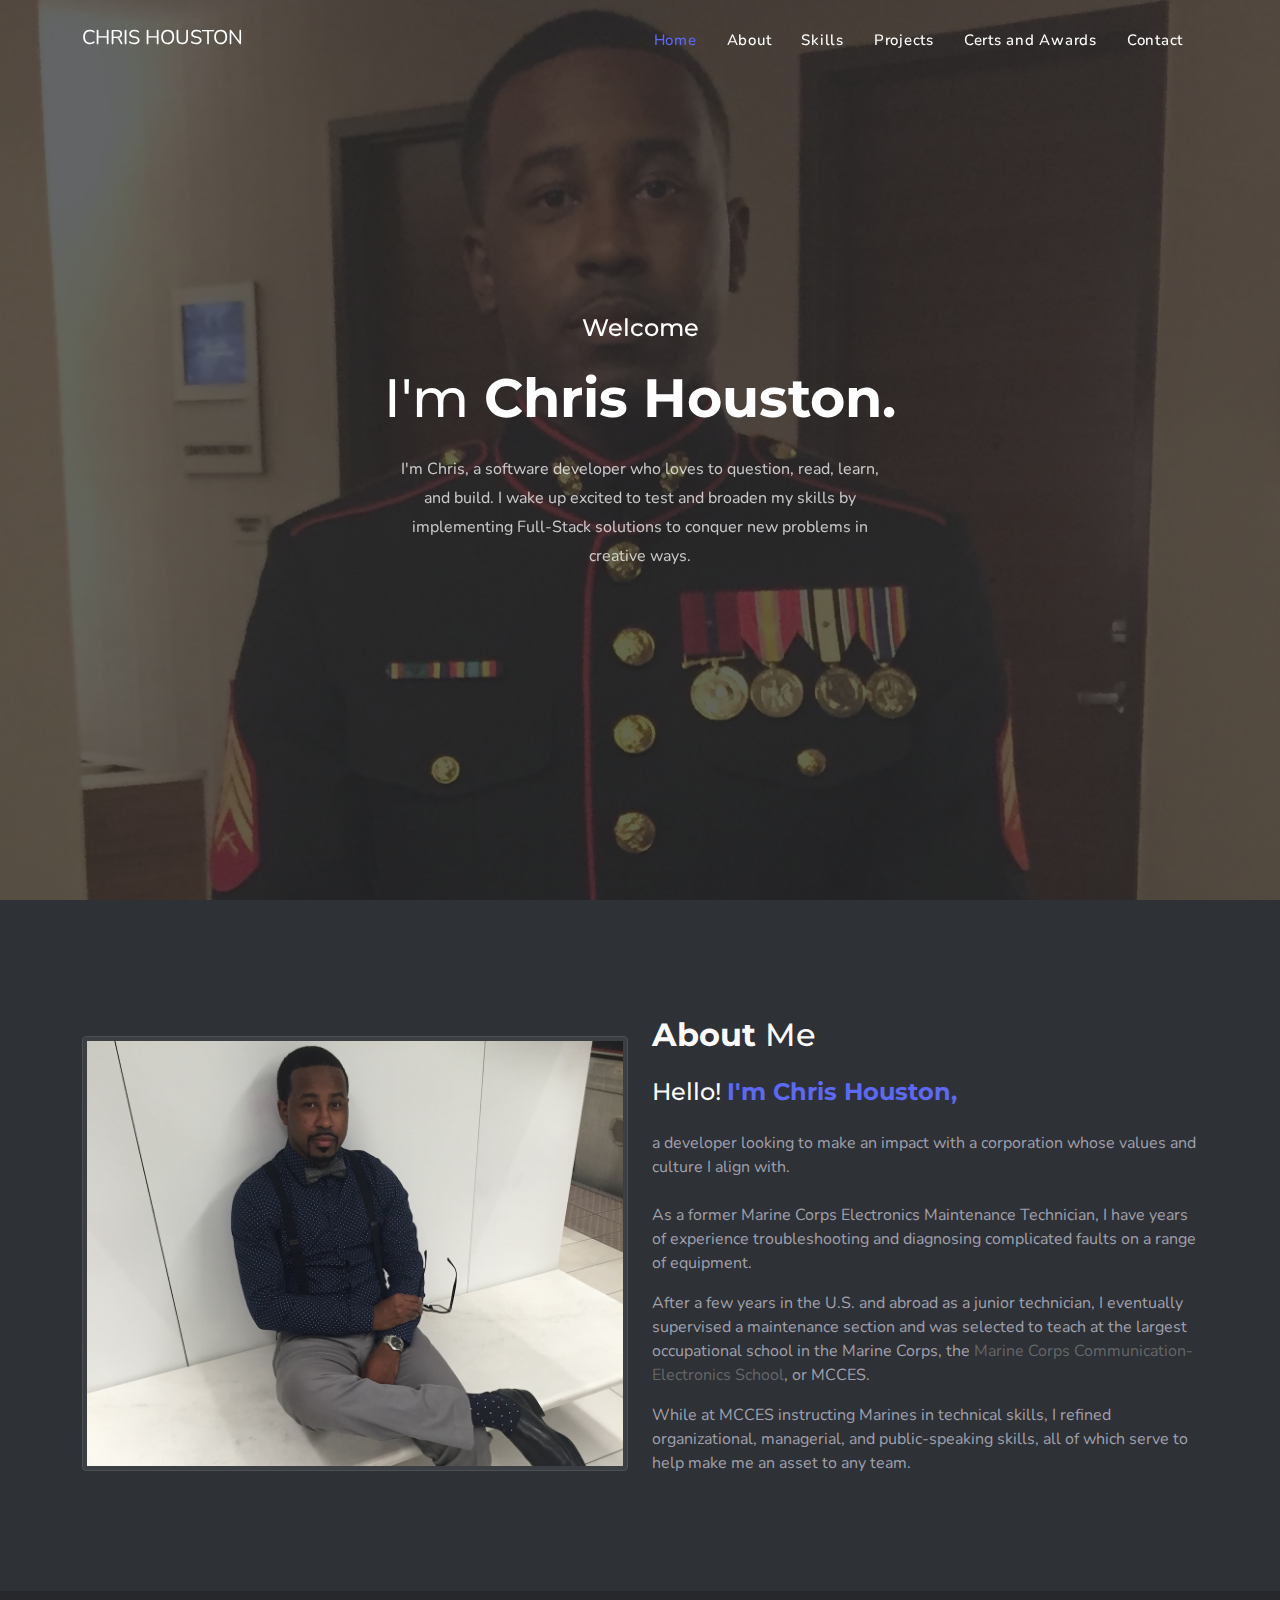
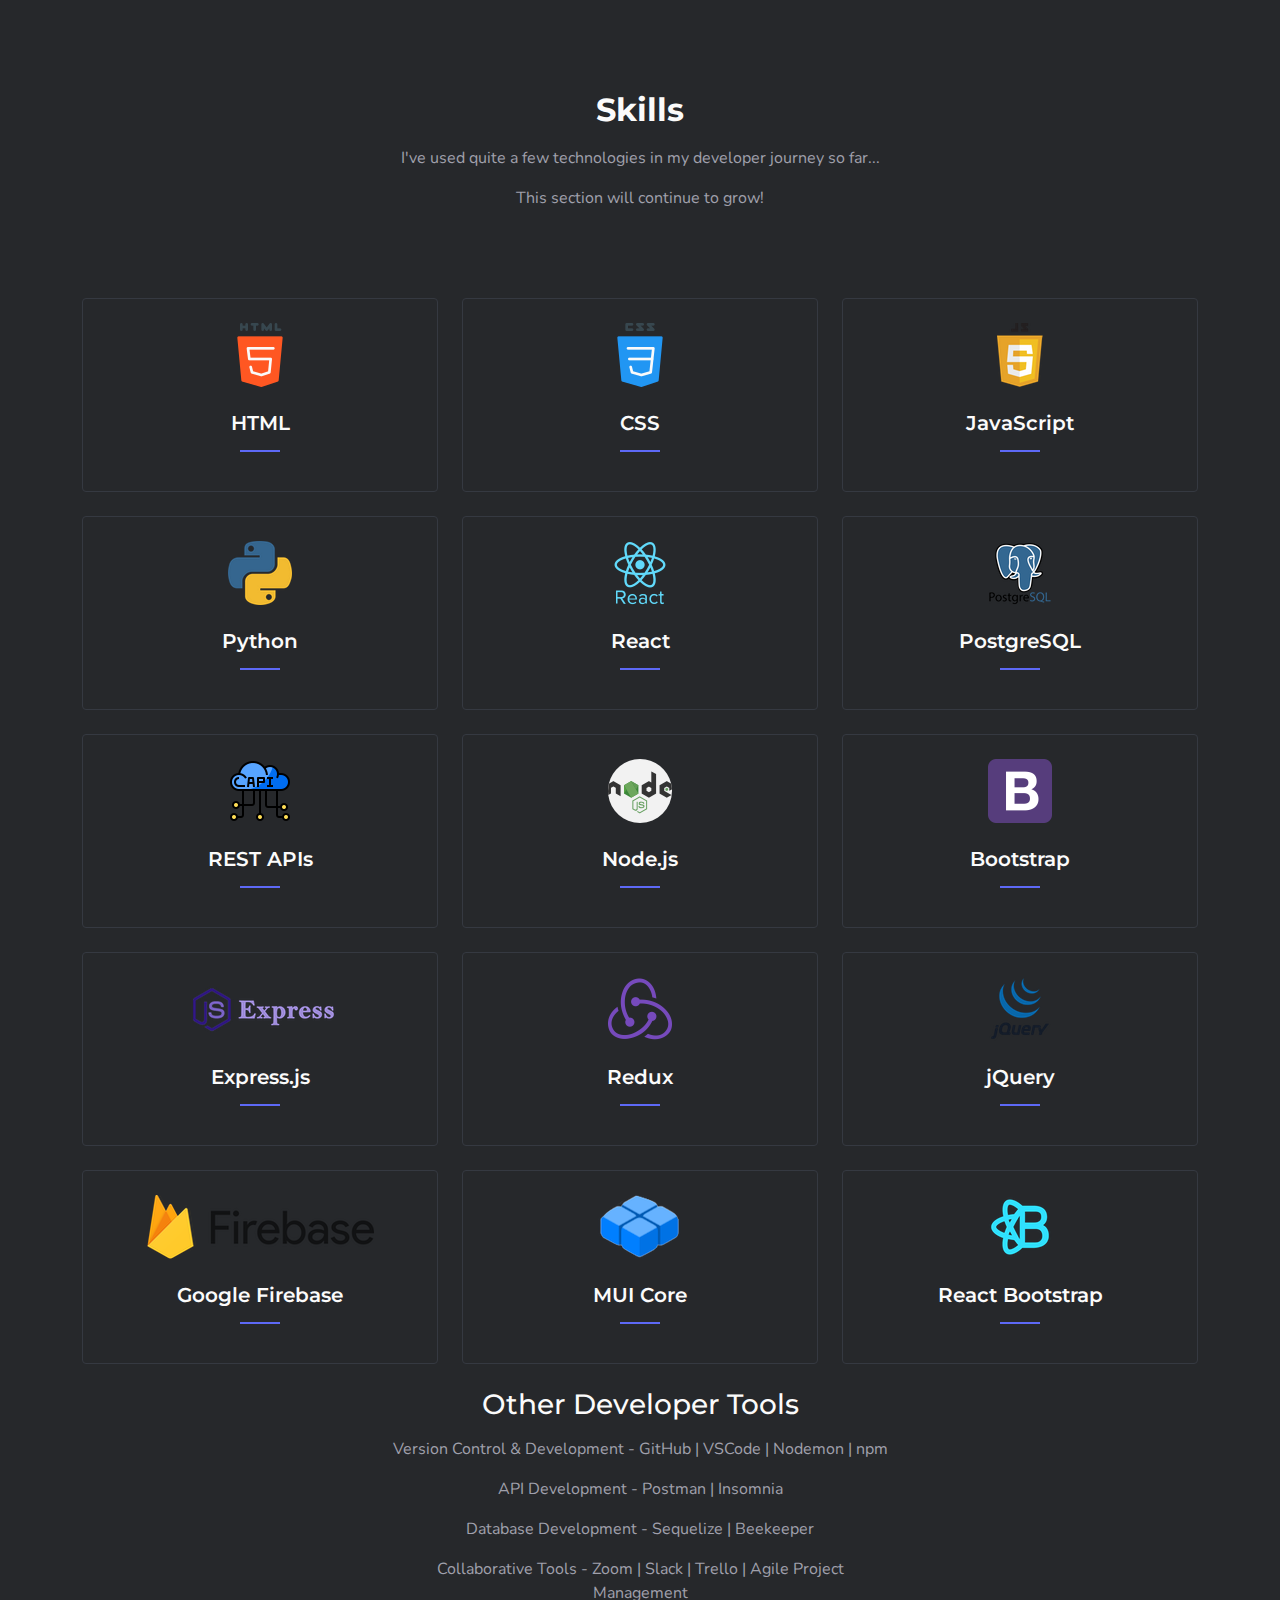
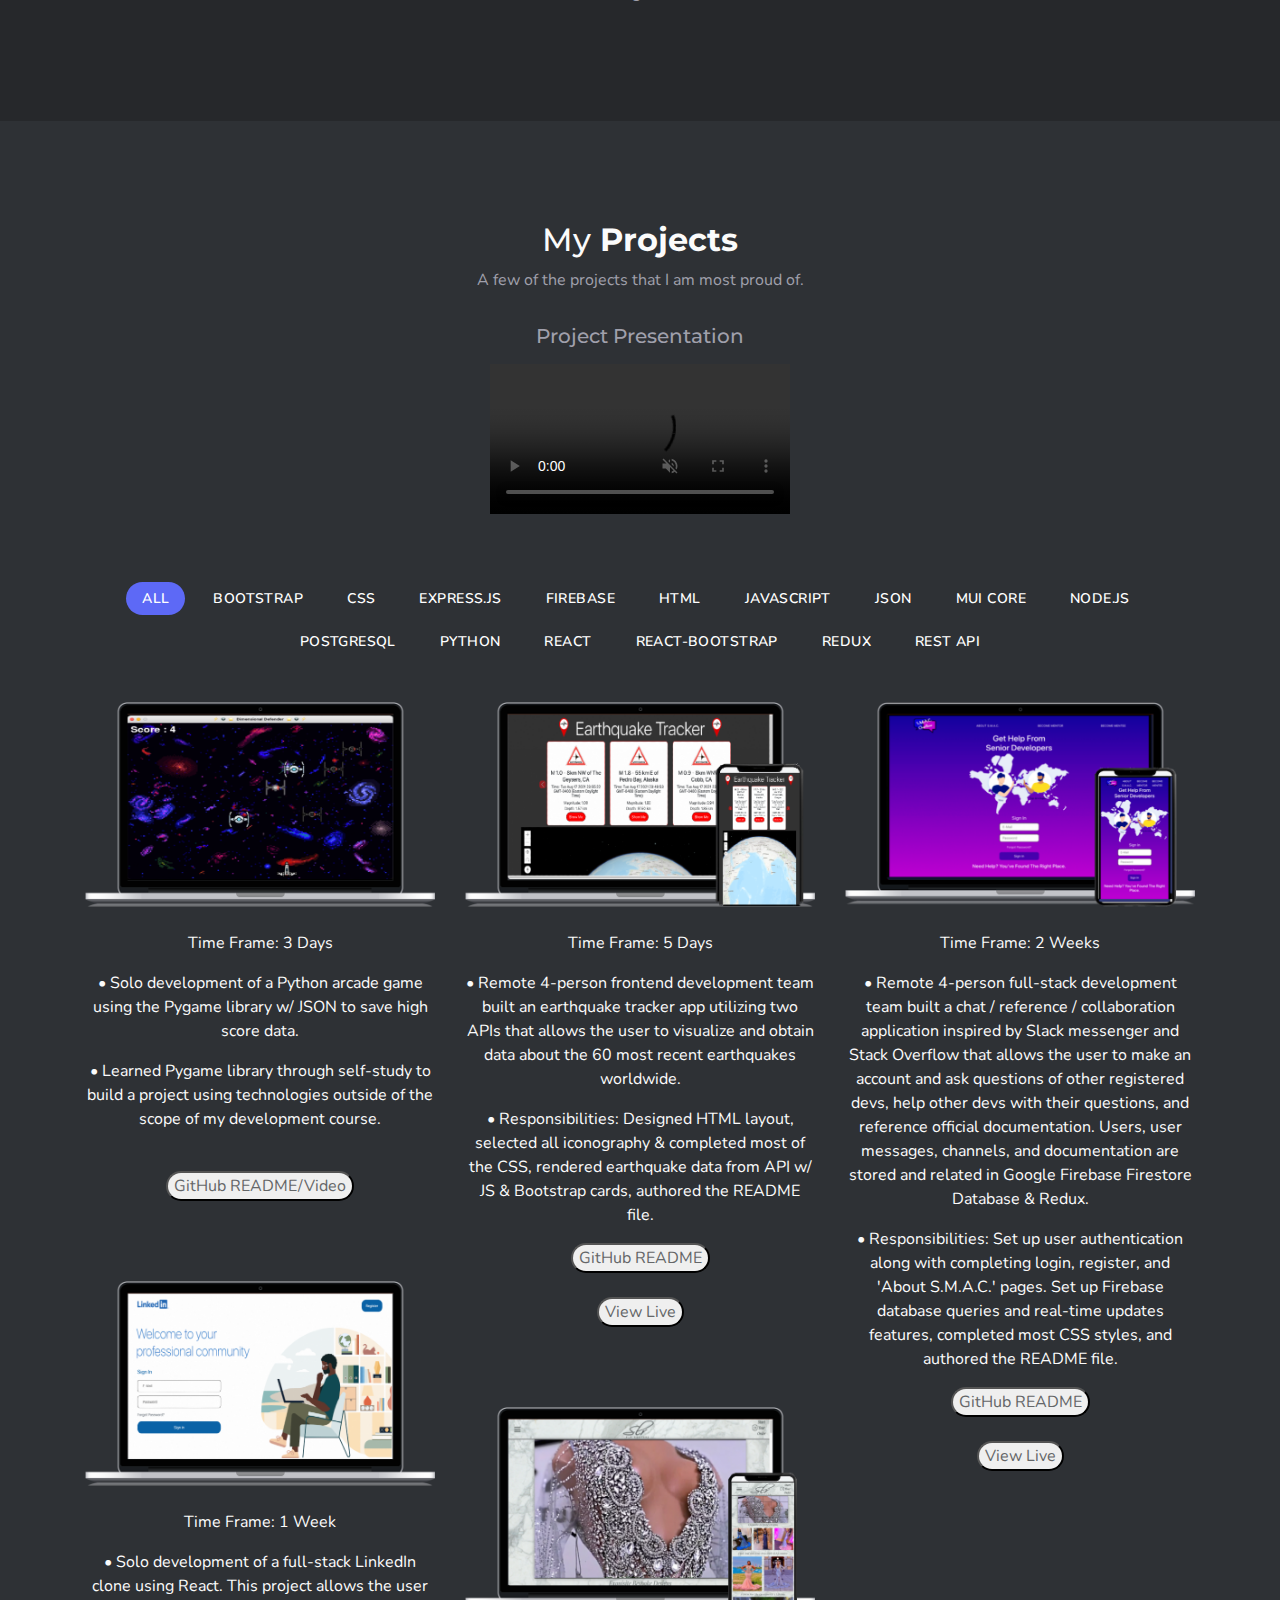
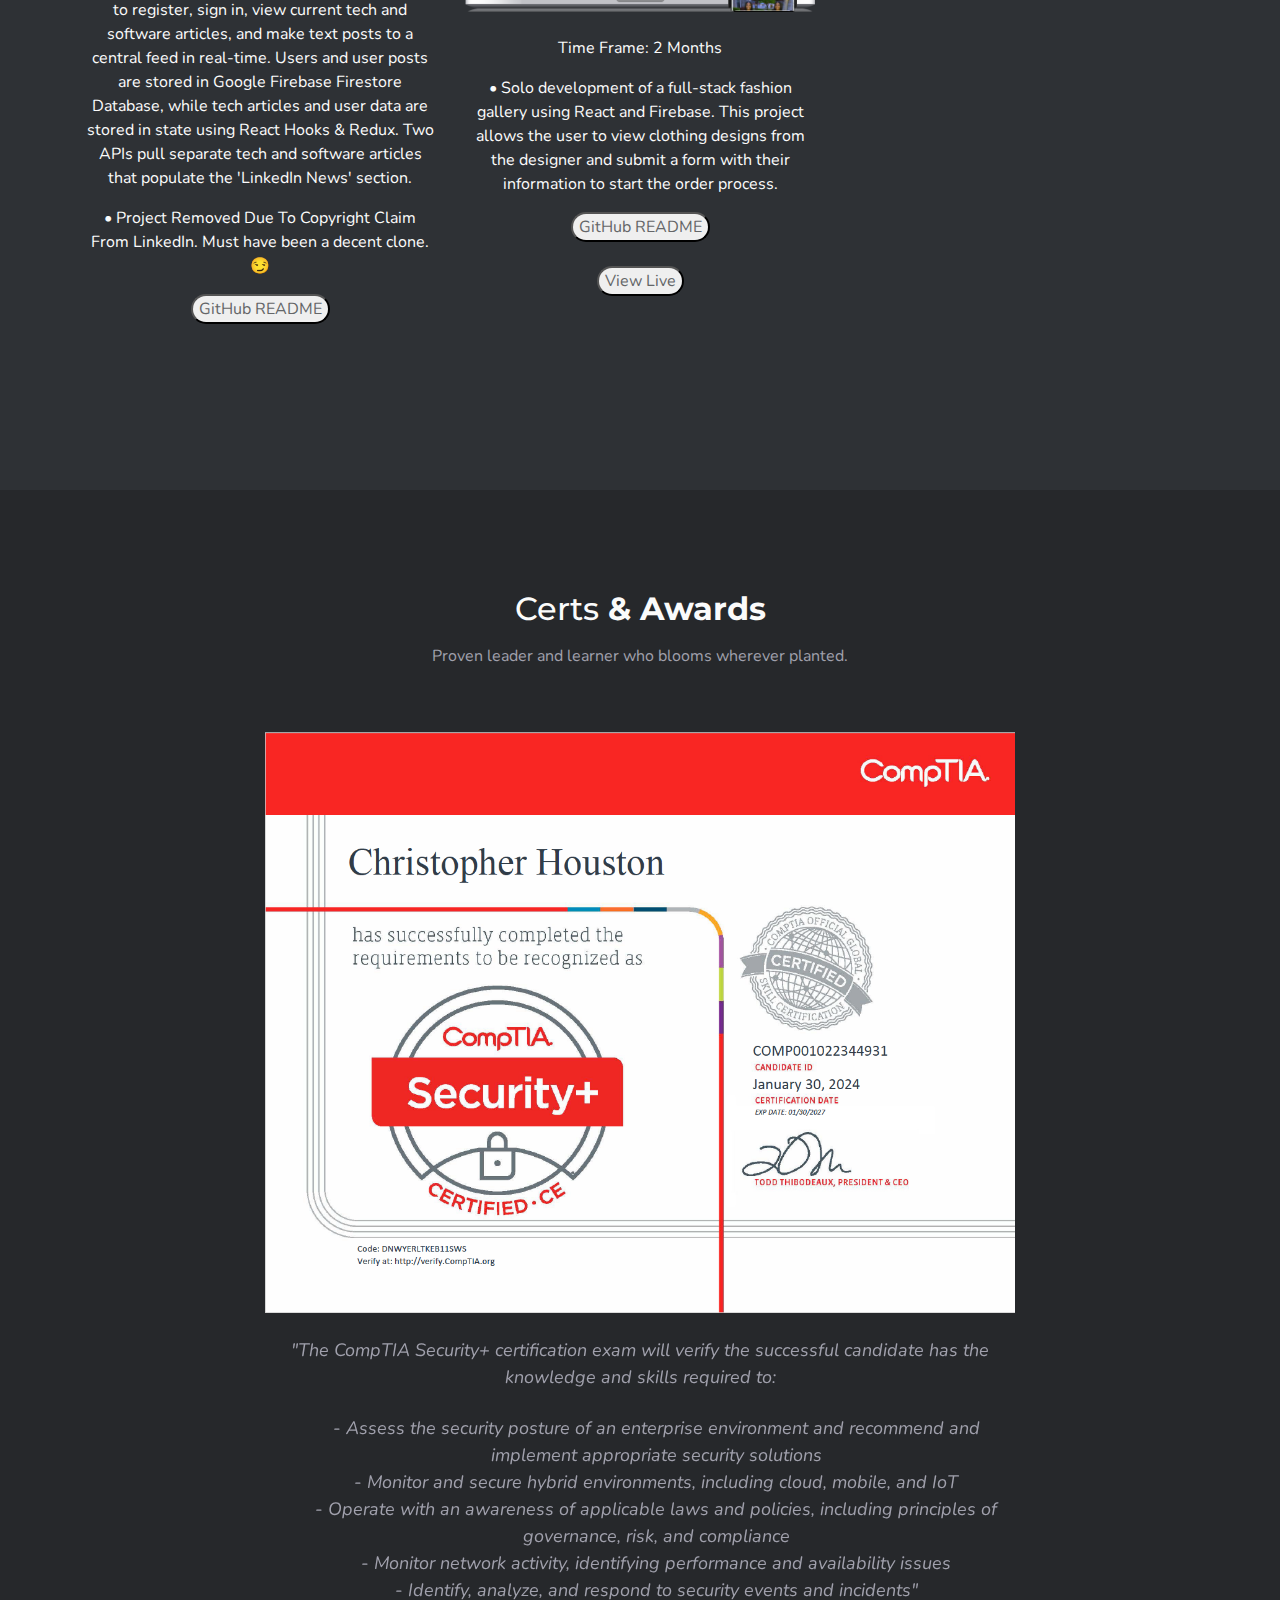
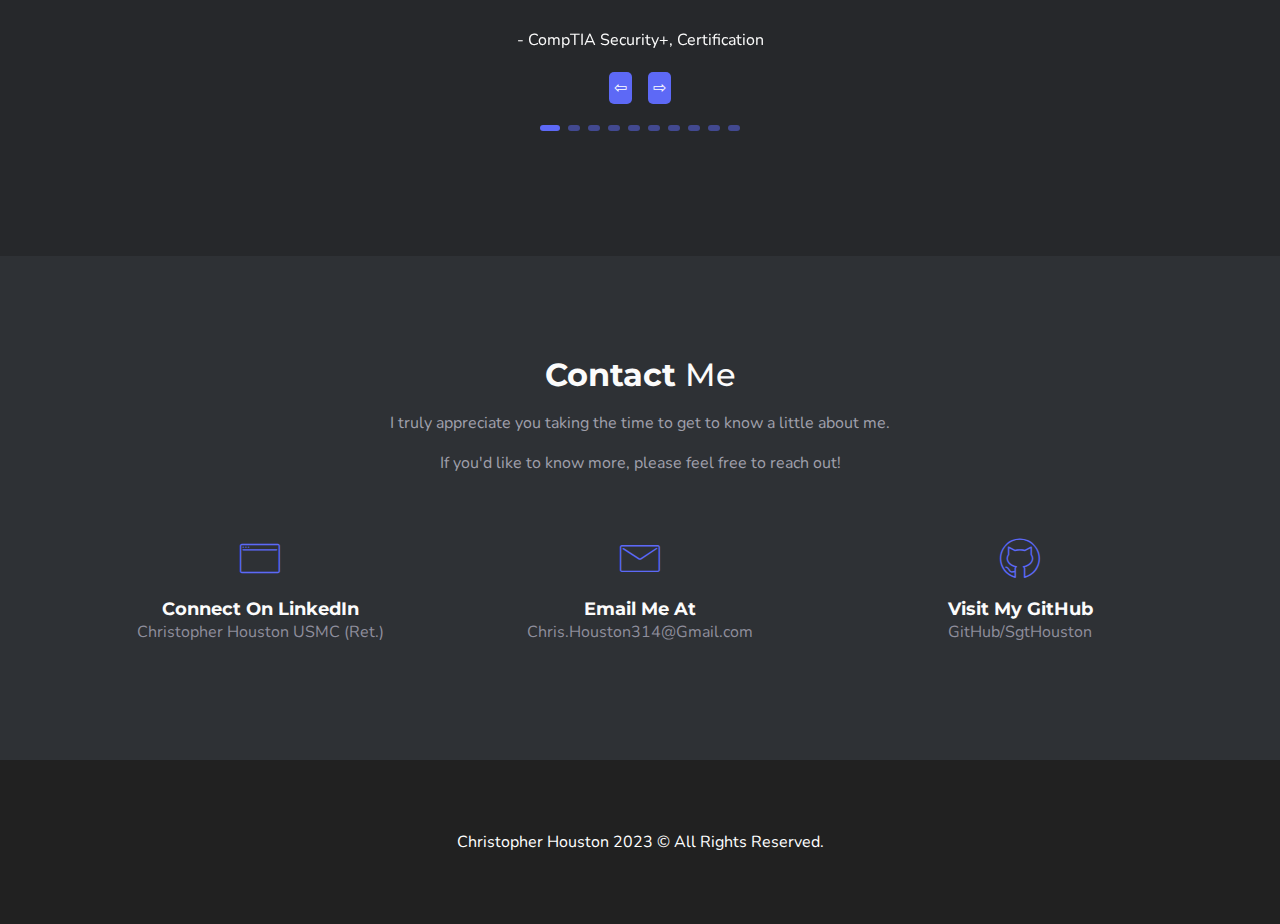
==== commit 1bdac9f2: "added new certs" ====
--- a/index.html
+++ b/index.html
@@ -383,7 +383,7 @@
                     <div class="text-center">
                         <h2>My <span class="fw-bold">Projects</span></h2>
                         <p class="text-muted mx-auto section-subtitle mt-2">A few of the projects that I am most proud
-                            of. More on the way!</p>
+                            of.</p>
                     </div>
                 </div>
             </div>
@@ -628,9 +628,92 @@
             <div class="row mt-4 pt-4">
                 <div class="col-lg-12">
                     <div id="owl-demo" class="owl-carousel">
-
+                        
 
                         <!-- CERT 1 -->
+                        <div class="text-center testi_boxes mx-auto">
+                            <div class="tam_testi_icon text-custom">
+                                <img src="images/CompTIA Security+.png">
+                            </div>
+                            <div class="mt-2">
+                                <p class="client_review fst-italic mt-4 text-center text-muted"> "The CompTIA Security+ certification 
+                                    exam will verify the successful candidate has the knowledge and skills required to:
+                                    
+                                    <ul style="list-style-type:none;"  class="client_review fst-italic mt-4 text-center text-muted">
+                                        <li>- Assess the security posture of an enterprise environment and recommend and implement appropriate security solutions</li>
+                                        <li>- Monitor and secure hybrid environments, including cloud, mobile, and IoT</li>
+                                        <li>- Operate with an awareness of applicable laws and policies, including principles of governance, risk, and compliance</li>
+                                        <li>- Monitor network activity, identifying performance and availability issues</li>
+                                        <li>- Identify, analyze, and respond to security events and incidents"</li>
+                                    </ul> 
+                                </p>
+                                <p class="client_name text-center mb-0 mt-4">- CompTIA Security+,
+                                    <span class="fw-bold"></span>Certification 
+                                </p>
+                            </div>
+                        </div>
+
+                        <!-- CERT 2 -->
+                        <div class="text-center testi_boxes mx-auto">
+                            <div class="tam_testi_icon text-custom">
+                                <img src="images/CompTIA Network+.png">
+                            </div>
+                            <div class="mt-2">
+                                <p class="client_review fst-italic mt-4 text-center text-muted"> "The CompTIA Network+ certification verifies that the 
+                                    successful candidate has the knowledge and skills required to:
+                                    <ul style="list-style-type:none;"  class="client_review fst-italic mt-4 text-center text-muted">
+                                        <li>- Establish network connectivity by deploying wired and wireless devices</li>
+                                        <li>- Understand and maintain network documentation</li>
+                                        <li>- Understand the purpose of network services, basic data center, cloud and virtual networking concepts</li>
+                                        <li>- Monitor network activity, identifying performance and availability issues</li>
+                                        <li>- Implement network hardening techniques</li>
+                                        <li>- Manage, configure and troubleshoot network infrastructure"</li>
+                                    </ul>
+                                </p>
+                                <p class="client_name text-center mb-0 mt-4">- CompTIA Network+,
+                                    <span class="fw-bold"></span>Certification 
+                                </p>
+                            </div>
+                        </div>
+
+
+                        <!-- CERT 3 -->
+                        <div class="text-center testi_boxes mx-auto">
+                            <div class="tam_testi_icon text-custom">
+                                <img src="images/CompTIA A+.png">
+                            </div>
+                            <div class="mt-2">
+                                <p class="client_review fst-italic mt-4 text-center text-muted"> Coursework includes 
+                                    "mobile devices, networking technology, hardware, virtualization, cloud computing, 
+                                    operating systems, security, software and operational procedures." 
+                                </p>
+                                <p class="client_name text-center mb-0 mt-4">- CompTIA A+,
+                                    <span class="fw-bold"></span>Certification 
+                                </p>
+                            </div>
+                        </div>
+
+
+
+                        <!-- CERT 4 -->
+                        <div class="text-center testi_boxes mx-auto">
+                            <div class="tam_testi_icon text-custom">
+                                <img src="images/ISC2CC.png">
+                            </div>
+                            <div class="mt-2">
+                                <p class="client_review fst-italic mt-4 text-center text-muted"> Coursework includes 
+                                    the following five domains: Security Principles; Incident Response, Business Continuity (BC)
+                                    and Disaster Recovery (DR) Concepts; Access Control Concepts; Network Security; and Security Operations. 
+                                </p>
+                                <p class="client_name text-center mb-0 mt-4">- (ISC)² Certified In Cybersecurity (CC) / (ISC)² Member,
+                                    <span class="fw-bold"></span>Certification 
+                                </p>
+                            </div>
+                        </div>
+
+
+
+                        <!-- CERT 5 -->
                         <div class="text-center testi_boxes mx-auto">
                             <div class="tam_testi_icon text-custom">
                                 <img src="images/Houston_C_DCImmersive.png">
@@ -648,7 +731,7 @@
                         </div>
 
 
-                        <!-- CERT 2 -->
+                        <!-- CERT 6 -->
                         <div class="text-center testi_boxes mx-auto">
                             <div class="tam_testi_icon text-custom">
                                 <img src="images/EMTC.jpg">
@@ -664,7 +747,7 @@
                             </div>
                         </div>
 
-                        <!-- CERT 3 -->
+                        <!-- CERT 7 -->
                         <div class="text-center testi_boxes mx-auto">
                             <div class="tam_testi_icon text-custom">
                                 <img src="images/AEC.jpg">
@@ -679,7 +762,7 @@
                             </div>
                         </div>
 
-                        <!-- CERT 4 -->
+                        <!-- CERT 8 -->
                         <div class="text-center testi_boxes mx-auto">
                             <div class="tam_testi_icon text-custom">
                                 <img src="images/Instructor.jpg">
@@ -693,7 +776,7 @@
                             </div>
                         </div>
 
-                        <!-- CERT 5 -->
+                        <!-- CERT 9 -->
                         <div class="text-center testi_boxes mx-auto">
                             <div class="tam_testi_icon text-custom">
                                 <img src="images/CertCommMCCES.jpg">
@@ -707,7 +790,7 @@
                             </div>
                         </div>
 
-                        <!-- CERT 6 -->
+                        <!-- CERT 10 -->
                         <div class="text-center testi_boxes mx-auto">
                             <div class="tam_testi_icon text-custom">
                                 <img src="images/CertCommIraq.jpg">
